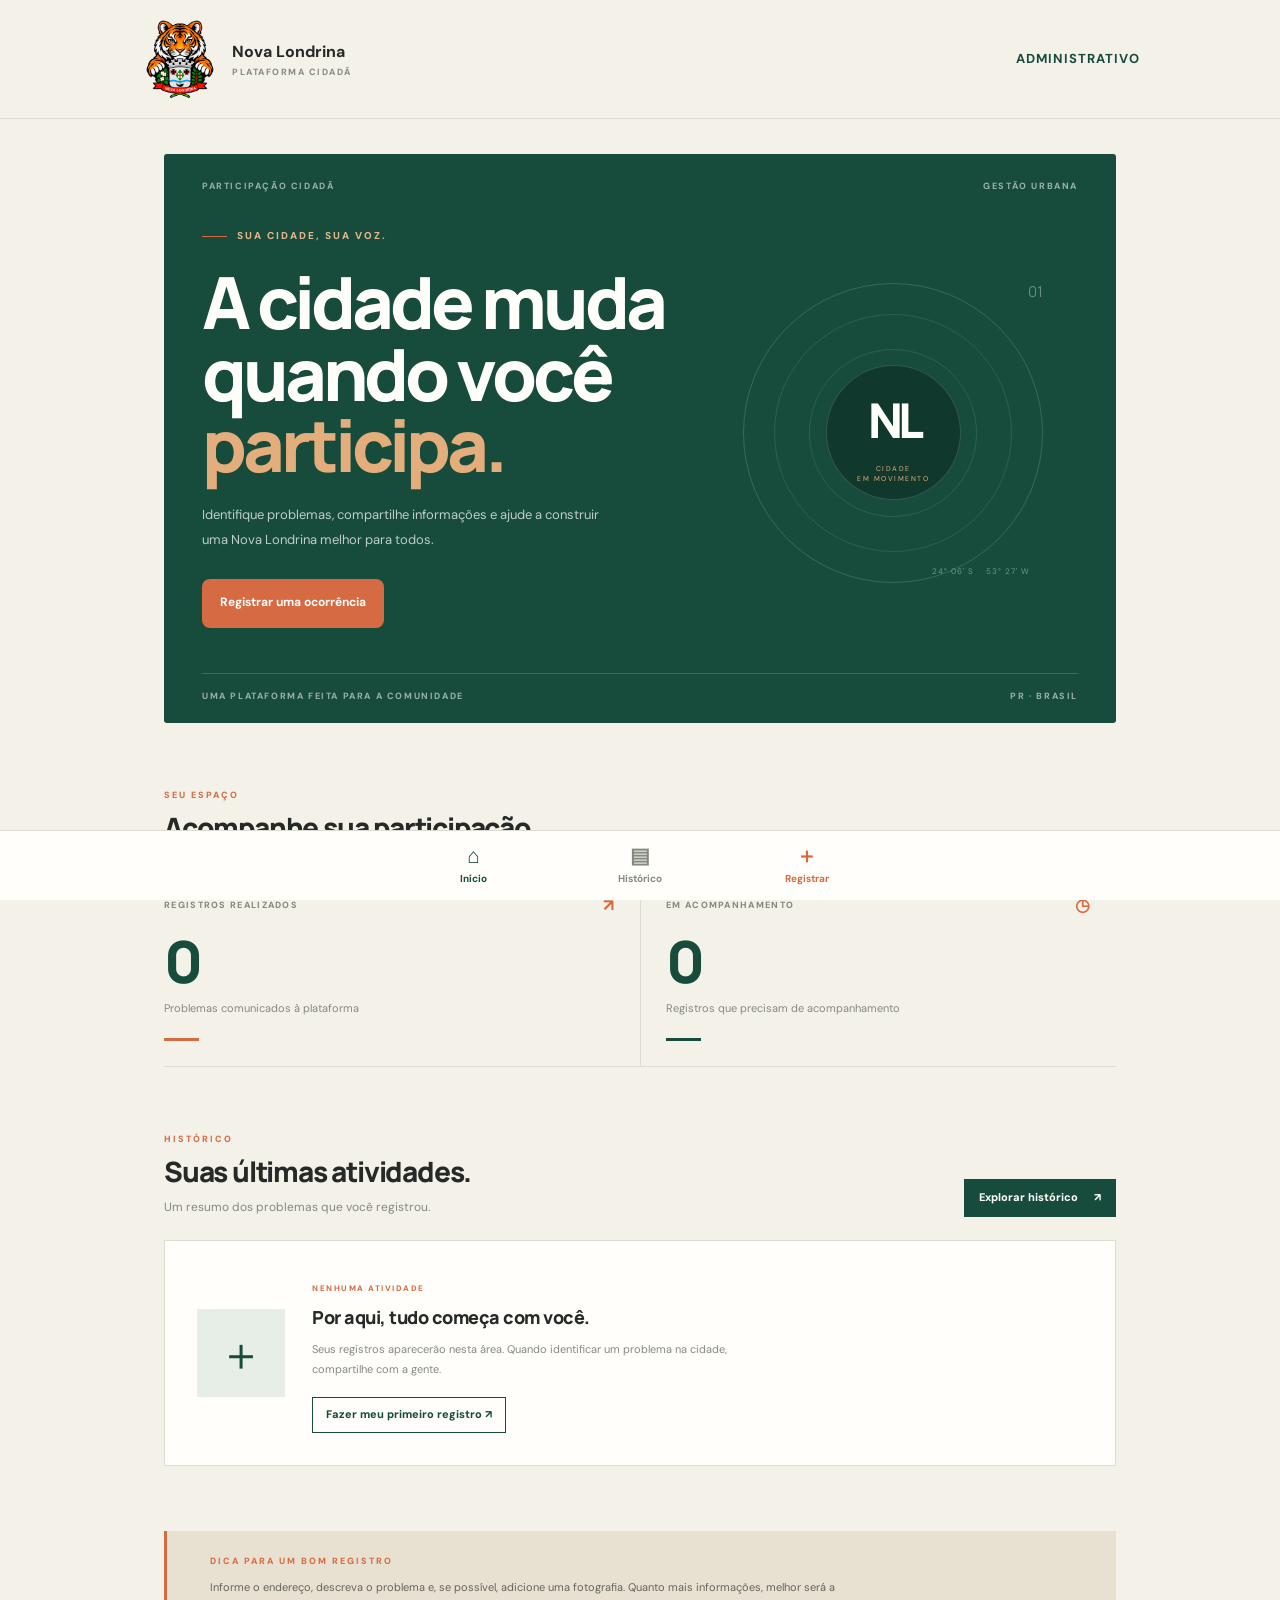
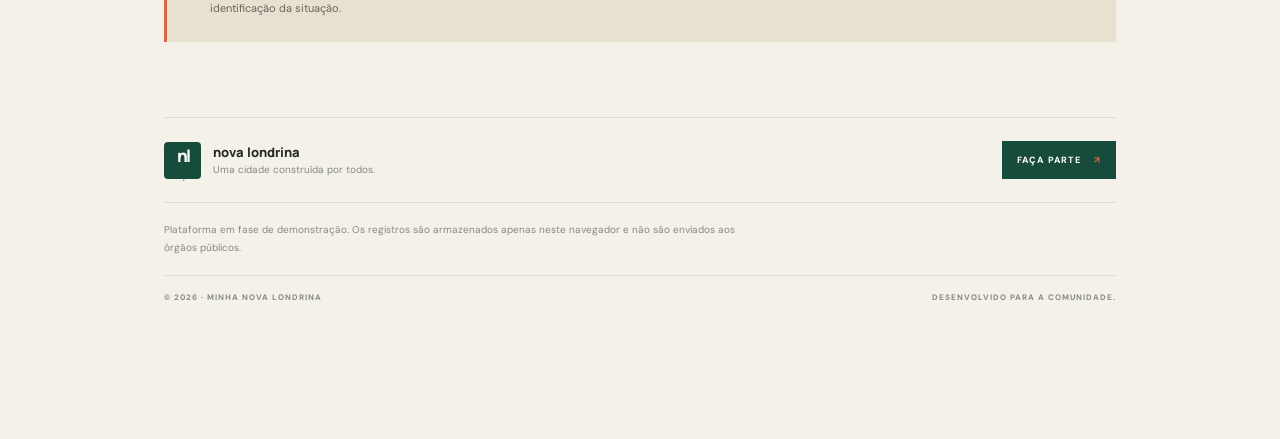
==== index.html @ 3ec5b0cb "Alteraçoes Estruturadas Importantes" ====
<!DOCTYPE html>
<html lang="pt-BR">
<head>
  <meta charset="UTF-8">
  <meta name="viewport" content="width=device-width, initial-scale=1, viewport-fit=cover">
  <meta name="theme-color" content="#174C3C">

  <title>Minha Nova Londrina | Cidade em movimento</title>

  <link rel="preconnect" href="https://fonts.googleapis.com">
  <link rel="preconnect" href="https://fonts.gstatic.com" crossorigin>

  <link href="https://fonts.googleapis.com/css2?family=DM+Sans:wght@400;500;600;700;800&family=Manrope:wght@400;500;600;700;800&display=swap" rel="stylesheet">

  <link rel="stylesheet" href="style.css">
  <script src="script.js" defer></script>
</head>

<body>

<header class="topo">
  <div class="topo-in">

    <a href="index.html" class="identidade">
      <img src="Tigre_e_Brasão_de_Nova_Londrina-removebg-preview (1).png" style="width: 80px;">

      <div class="marca">
        <p><b> Nova Londrina </b></p>
        <span>PLATAFORMA CIDADÃ</span>
      </div>
    </a>

    <div class="topo-direita">
      <a class="admin-link" href="admin.html">Administrativo</a>
    </div>

  </div>
</header>


<main>

  <!-- APRESENTAÇÃO -->

  <section class="hero">

    <div class="hero-topo">
      <span>PARTICIPAÇÃO CIDADÃ</span>
      <span>GESTÃO URBANA</span>
    </div>

    <div class="hero-conteudo">

      <div class="hero-texto-principal">

        <span class="hero-etiqueta">
          <span class="etiqueta-linha"></span>
          SUA CIDADE, SUA VOZ.
        </span>

        <h1>
          A cidade muda<br>
          quando você<br>
          <em>participa.</em>
        </h1>

        <p>
          Identifique problemas, compartilhe informações
          e ajude a construir uma Nova Londrina melhor
          para todos.
        </p>

        <a href="cadastro.html" class="btn-principal">
          <span>Registrar uma ocorrência</span>
        </a>

      </div>

      <div class="hero-visual" aria-hidden="true">

        <div class="visual-circulo"></div>

        <div class="visual-centro">
          <span>NL</span>
          <small>CIDADE<br>EM MOVIMENTO</small>
        </div>

        <div class="visual-legenda">
          <span>24° 06' S</span>
          <span>53° 27' W</span>
        </div>

        <div class="visual-numero">01</div>

      </div>

    </div>

    <div class="hero-rodape">
      <span>UMA PLATAFORMA FEITA PARA A COMUNIDADE</span>
      <span>PR · BRASIL</span>
    </div>

  </section>


  <!-- INDICADORES -->

  <section class="secao">

    <div class="secao-cabecalho">

      <div>
        <span class="sobretitulo">SEU ESPAÇO</span>
        <h2>Acompanhe sua participação.</h2>
      </div>

      <span class="secao-numero">01—02</span>

    </div>

    <div class="stats">

      <article class="stat-card">

        <div class="stat-topo">
          <span>REGISTROS REALIZADOS</span>
          <span class="stat-icone">↗</span>
        </div>

        <div class="stat-numero" id="total">0</div>

        <div class="stat-descricao">
          Problemas comunicados à plataforma
        </div>

        <div class="stat-linha"></div>

      </article>


      <article class="stat-card stat-destaque">

        <div class="stat-topo">
          <span>EM ACOMPANHAMENTO</span>
          <span class="stat-icone">◷</span>
        </div>

        <div class="stat-numero" id="andamento">0</div>

        <div class="stat-descricao">
          Registros que precisam de acompanhamento
        </div>

        <div class="stat-linha"></div>

      </article>

    </div>

  </section>


  <!-- REGISTROS -->

  <section class="secao">

    <div class="secao-cabecalho registros-cabecalho">

      <div>
        <span class="sobretitulo">HISTÓRICO</span>
        <h2>Suas últimas atividades.</h2>

        <p class="descricao">
          Um resumo dos problemas que você registrou.
        </p>
      </div>

      <a href="registros.html" class="link-ver">
        Explorar histórico <span>↗</span>
      </a>

    </div>


    <div class="vazio" id="vazio">

      <div class="vazio-ilustracao">
        <span>＋</span>
      </div>

      <div class="vazio-conteudo">

        <span class="vazio-etiqueta">NENHUMA ATIVIDADE</span>

        <h3>Por aqui, tudo começa com você.</h3>

        <p>
          Seus registros aparecerão nesta área.
          Quando identificar um problema na cidade,
          compartilhe com a gente.
        </p>

        <a href="cadastro.html" class="btn-secundario">
          Fazer meu primeiro registro ↗
        </a>

      </div>

    </div>

    <ul class="lista" id="recentes" hidden></ul>

  </section>


  <!-- INFORMAÇÃO -->

  <aside class="dica">

    <div class="dica-numero"></div>

    <div>
      <span class="sobretitulo">DICA PARA UM BOM REGISTRO</span>

      <p>
        Informe o endereço, descreva o problema e,
        se possível, adicione uma fotografia.
        Quanto mais informações, melhor será a identificação
        da situação.
      </p>
    </div>

  </aside>


  <!-- RODAPÉ -->

  <footer class="rodape">

    <div class="rodape-principal">

      <div class="rodape-marca">
        <div class="logo logo-pequeno">nl<span>.</span></div>

        <div>
          <strong>nova londrina</strong>
          <span>Uma cidade construída por todos.</span>
        </div>
      </div>

      <a href="cadastro.html" class="rodape-link">
        FAÇA PARTE <span>↗</span>
      </a>

    </div>

    <div class="rodape-informacao">
      <p>
        Plataforma em fase de demonstração.
        Os registros são armazenados apenas neste navegador
        e não são enviados aos órgãos públicos.
      </p>
    </div>

    <div class="rodape-final">
      <span>© 2026 · MINHA NOVA LONDRINA</span>
      <span>DESENVOLVIDO PARA A COMUNIDADE.</span>
    </div>

  </footer>

</main>


<!-- NAVEGAÇÃO -->

<nav class="barra" aria-label="Navegação principal">

  <ul>

    <li>
      <a href="index.html" aria-current="page">
        <span class="nav-icone">⌂</span>
        <span>Início</span>
      </a>
    </li>

    <li>
      <a href="registros.html">
        <span class="nav-icone">▤</span>
        <span>Histórico</span>
      </a>
    </li>

    <li>
      <a href="cadastro.html" class="nav-novo">
        <span class="nav-icone">＋</span>
        <span>Registrar</span>
      </a>
    </li>

  </ul>

</nav>

</body>
</html>
---- style.css ----
/* ==========================================
   MINHA NOVA LONDRINA
   IDENTIDADE EDITORIAL / URBANA
========================================== */

:root {
  --green: #174C3C;
  --green-dark: #10382D;
  --green-light: #E7EEE8;

  --paper: #F4F1E9;
  --white: #FFFEFA;
  --sand: #E8E1D2;

  --orange: #D66B43;
  --orange-light: #F2E3DA;

  --ink: #252A27;
  --muted: #858A80;
  --line: #DDDCD3;

  --font: "DM Sans", sans-serif;
  --display: "Manrope", sans-serif;

  --content: 1000px;
  --transition: .25s ease;
}


/* RESET */

* {
  margin: 0;
  padding: 0;
  box-sizing: border-box;
}

[hidden] {
  display: none !important;
}

html {
  scroll-behavior: smooth;
}

body {
  font-family: var(--font);
  background: var(--paper);
  color: var(--ink);
  line-height: 1.6;

  padding-bottom:
    calc(85px + env(safe-area-inset-bottom, 0px));

  -webkit-font-smoothing: antialiased;
}

a {
  color: inherit;
  text-decoration: none;
}

button, a {
  -webkit-tap-highlight-color: transparent;
}

a:focus-visible,
button:focus-visible {
  outline: 3px solid var(--orange);
  outline-offset: 4px;
}


/* CABEÇALHO */

.topo {
  position: relative;
  z-index: 20;

  background: var(--paper);
  border-bottom: 1px solid var(--line);

  padding:
    calc(19px + env(safe-area-inset-top, 0px))
    24px 19px;
}

.topo-in {
  max-width: var(--content);
  margin: auto;

  display: flex;
  align-items: center;
  justify-content: space-between;
}

.identidade {
  display: flex;
  align-items: center;
  gap: 12px;
}

.logo {
  width: 43px;
  height: 43px;

  display: grid;
  place-items: center;

  background: var(--green);
  color: var(--white);

  font-family: var(--display);
  font-size: 20px;
  font-weight: 800;
  letter-spacing: -2px;

  border-radius: 4px;
}

.logo span {
  color: var(--orange);
}

.marca strong {
  display: block;

  font-family: var(--display);
  font-size: 15px;
  font-weight: 800;
  letter-spacing: -.7px;
  line-height: 1.2;

  text-transform: lowercase;
}

.marca > span {
  display: block;
  margin-top: 0px;
  font-size: 9px;
  font-weight: 700;
  letter-spacing: 1.5px;

  color: var(--muted);
}

.topo-direita {
  display: flex;
  align-items: center;
  gap: 18px;
}

.topo-direita a {
  font-weight: bold;
  font-size: 13px;
}

.cidade-status {
  display: flex;
  align-items: center;
  gap: 8px;

  font-size: 9px;
  font-weight: 800;
  letter-spacing: 1px;
}

.status-dot {
  width: 7px;
  height: 7px;

  background: var(--green);
  border-radius: 50%;
}

.perfil {
  width: 38px;
  height: 38px;

  display: grid;
  place-items: center;

  background: var(--sand);
  color: var(--green);

  border-radius: 50%;
  font-size: 18px;

  transition: var(--transition);
}

.perfil:hover {
  background: var(--green);
  color: white;
}


/* CONTEÚDO */

main {
  width: 100%;
  max-width: var(--content);

  margin: auto;
  padding: 35px 24px;
}

.secao {
  margin-top: 65px;
}

/* PÁGINAS INTERNAS */
.page-intro { display:flex; justify-content:space-between; gap:24px; padding:24px 0 34px; border-bottom:1px solid var(--line); }
.page-intro h1 { font-family:var(--display); font-size:clamp(38px,6vw,62px); line-height:1; letter-spacing:-3px; }
.page-intro h1 em { color:var(--orange); font-style:normal; }
.page-intro p { max-width:500px; margin-top:14px; color:var(--muted); font-size:13px; }
.page-mark { align-self:flex-end; color:var(--muted); font-size:10px; letter-spacing:1px; }
.topo-acoes { display:flex; align-items:center; gap:14px; }
.admin-link { color:var(--green); font-size:10px; font-weight:800; letter-spacing:1px; text-transform:uppercase; }
.admin-link:hover { color:var(--orange); }
.form-layout { display:grid; grid-template-columns: .8fr 1.2fr; gap:65px; padding-top:48px; }
.form-context { padding-top:5px; }
.context-number { color:var(--orange); font:800 55px/1 var(--display); letter-spacing:-3px; }
.form-context h2 { margin-top:18px; font:800 27px/1.15 var(--display); letter-spacing:-1px; }
.form-context p { margin-top:14px; color:var(--muted); font-size:12px; line-height:1.9; }
.context-tip { display:flex; gap:12px; margin-top:36px; padding:15px; border-left:3px solid var(--orange); background:var(--sand); color:#62655D; font-size:11px; }
.context-tip strong { color:var(--orange); font-size:9px; letter-spacing:1px; }
.registro-form { padding:30px; background:var(--white); border:1px solid var(--line); }
.field { margin-bottom:21px; }
.field label { display:block; margin-bottom:8px; font-size:11px; font-weight:800; letter-spacing:.3px; }
.field label span { color:var(--orange); }
.field label small, .label-line small { color:var(--muted); font-size:10px; font-weight:400; }
.label-line { display:flex; justify-content:space-between; align-items:baseline; }
.registro-form input, .registro-form select, .registro-form textarea { width:100%; border:1px solid var(--line); border-radius:0; padding:12px 13px; background:#fff; color:var(--ink); font:13px var(--font); }
.registro-form input, .registro-form select { min-height:46px; }
.registro-form textarea { resize:vertical; min-height:125px; }
.registro-form input:focus, .registro-form select:focus, .registro-form textarea:focus { outline:2px solid var(--orange); outline-offset:1px; border-color:var(--orange); }
.form-submit { border:0; cursor:pointer; margin-top:3px; width:100%; }
.form-note { margin-top:13px; text-align:center; color:var(--muted); font-size:10px; }
.form-message { display:none; margin-top:17px; padding:13px; background:var(--green-light); color:var(--green); font-size:12px; font-weight:700; }
.form-message.is-visible { display:block; }
.history-toolbar { display:flex; align-items:end; justify-content:space-between; gap:20px; margin-top:48px; padding-bottom:20px; border-bottom:1px solid var(--line); }
.history-toolbar h2 { font:800 27px/1.2 var(--display); letter-spacing:-1px; }
.history-list { display:grid; gap:12px; margin-top:22px; }
.history-card { padding:22px 24px; background:var(--white); border:1px solid var(--line); }
.history-card-top, .history-meta { display:flex; justify-content:space-between; gap:15px; align-items:center; }
.history-category, .history-status { font-size:9px; font-weight:800; letter-spacing:1.2px; text-transform:uppercase; }
.history-category { color:var(--orange); }.history-status { color:var(--green); }
.history-card h3 { margin-top:13px; font:800 20px/1.2 var(--display); letter-spacing:-.7px; }
.history-card p { margin-top:8px; color:var(--muted); font-size:12px; }
.history-meta { margin-top:18px; padding-top:12px; border-top:1px solid var(--line); color:var(--muted); font-size:10px; }
.location-button { display:block; margin-top:9px; padding:8px 11px; border:1px solid var(--green); background:var(--green-light); color:var(--green); font:700 10px var(--font); cursor:pointer; }
.location-button:hover { background:var(--green); color:var(--white); }
.field-help { display:block; margin-top:6px; color:var(--muted); font-size:10px; }
.admin-summary { display:grid; grid-template-columns:repeat(3,1fr); gap:0; margin-top:42px; border-top:1px solid var(--line); border-bottom:1px solid var(--line); }
.admin-summary > div { padding:20px 24px 18px 0; }.admin-summary > div + div { padding-left:24px; border-left:1px solid var(--line); }
.admin-summary strong { display:block; margin-top:4px; color:var(--green); font:800 37px/1 var(--display); }
.admin-dashboard { display:grid; grid-template-columns:1.35fr .65fr; gap:18px; margin-top:38px; }
.dashboard-map, .dashboard-chart { padding:24px; background:var(--white); border:1px solid var(--line); }
.dashboard-heading h2, .dashboard-chart h2 { font:800 22px/1.2 var(--display); letter-spacing:-.8px; }
.all-map { height:330px; margin-top:18px; background:var(--green-light); z-index:1; }
.map-empty { margin-top:12px; color:var(--muted); font-size:11px; }
.category-chart { display:grid; gap:19px; margin-top:25px; }
.category-label { display:flex; justify-content:space-between; gap:10px; color:var(--ink); font-size:11px; }.category-label strong { color:var(--orange); }
.category-track { height:7px; margin-top:7px; background:var(--green-light); }.category-track i { display:block; height:100%; background:var(--orange); }
.admin-toolbar { display:flex; align-items:end; justify-content:space-between; gap:20px; margin-top:48px; padding-bottom:20px; border-bottom:1px solid var(--line); }
.admin-toolbar h2 { font:800 27px/1.2 var(--display); letter-spacing:-1px; }
.admin-list { display:grid; gap:18px; margin-top:22px; }
.admin-card { display:grid; grid-template-columns:1.2fr .8fr; background:var(--white); border:1px solid var(--line); }
.admin-card-content { padding:23px 24px; }.admin-map { min-height:250px; background:var(--green-light); border-left:1px solid var(--line); }
.map-frame { display:block; width:100%; height:220px; border:0; }.map-link { display:block; padding:11px 14px; color:var(--green); font-size:10px; font-weight:800; }
.map-missing { display:grid; min-height:220px; padding:24px; place-items:center; text-align:center; color:var(--muted); font-size:11px; }
.report-photo { display:block; max-width:180px; max-height:120px; margin-top:16px; object-fit:cover; }
.admin-actions { display:flex; gap:9px; margin-top:18px; }.admin-actions button { padding:8px 13px; border:1px solid var(--green); background:transparent; color:var(--green); font:700 10px var(--font); cursor:pointer; }.admin-actions .admin-delete { border-color:var(--orange); color:var(--orange); }.admin-actions button:hover { background:var(--green); color:var(--white); }.admin-actions .admin-delete:hover { background:var(--orange); }
.status-concluido { color:var(--green); }.status-aberto { color:var(--orange); }


/* HERO */

.hero {
  position: relative;
  overflow: hidden;

  min-height: 470px;

  display: flex;
  flex-direction: column;

  padding: 25px 38px 20px;

  background: var(--green);
  color: var(--white);

  border-radius: 3px;
}

.hero-topo,
.hero-rodape {
  display: flex;
  justify-content: space-between;

  font-size: 9px;
  font-weight: 700;
  letter-spacing: 1.6px;

  color: rgba(255,255,255,.57);
}

.hero-conteudo {
  position: relative;
  z-index: 2;

  flex: 1;

  display: flex;
  align-items: center;
}

.hero-texto-principal {
  max-width: 550px;
  padding: 35px 0 45px;
}

.hero-etiqueta {
  display: flex;
  align-items: center;
  gap: 10px;

  color: #E6B68B;

  font-size: 10px;
  font-weight: 800;
  letter-spacing: 2px;

  margin-bottom: 22px;
}

.etiqueta-linha {
  width: 25px;
  height: 1px;
  background: var(--orange);
}

.hero h1 {
  font-family: var(--display);
  font-size: clamp(43px, 7vw, 72px);

  font-weight: 800;
  line-height: .99;

  letter-spacing: -4px;
}

.hero h1 em {
  color: #E4AD7C;
  font-style: normal;
}

.hero-texto-principal p {
  max-width: 400px;

  margin-top: 23px;

  font-size: 13px;
  line-height: 1.9;

  color: rgba(255,255,255,.72);
}

.btn-principal {
  display: inline-flex;
  align-items: center;
  justify-content: space-between;
  gap: 28px;
  min-height: 49px;
  padding: 0 18px;
  margin-top: 26px;
  background: var(--orange);
  color: white;
  font-size: 12px;
  font-weight: 700;
  transition: var(--transition);
  border-radius: 8px;
}

.btn-principal:hover {
  background: #E47D55;
  transform: translateY(-3px);
}

.btn-seta {
  font-size: 19px;
}


/* VISUAL DO HERO */

.hero-visual {
  position: absolute;

  width: 370px;
  height: 370px;

  right: 0;
  top: 50%;

  transform: translateY(-50%);

  display: grid;
  place-items: center;

  pointer-events: none;
}

.visual-circulo {
  position: absolute;

  width: 300px;
  height: 300px;

  border: 1px solid rgba(255,255,255,.15);
  border-radius: 50%;
}

.visual-circulo::before,
.visual-circulo::after {
  content: "";

  position: absolute;
  inset: 30px;

  border: 1px solid rgba(255,255,255,.10);
  border-radius: 50%;
}

.visual-circulo::after {
  inset: 65px;
}

.visual-centro {
  width: 135px;
  height: 135px;

  display: flex;
  flex-direction: column;
  align-items: center;
  justify-content: center;

  background: var(--green-dark);
  border: 1px solid rgba(255,255,255,.15);

  border-radius: 50%;
}

.visual-centro span {
  font-family: var(--display);
  font-size: 48px;
  font-weight: 800;
  letter-spacing: -5px;
}

.visual-centro small {
  margin-top: 5px;

  font-size: 7px;
  line-height: 1.4;
  letter-spacing: 1.5px;
  text-align: center;

  color: #E4AD7C;
}

.visual-legenda {
  position: absolute;
  bottom: 40px;
  right: 48px;

  display: flex;
  gap: 12px;

  font-size: 8px;
  letter-spacing: 1px;
  color: rgba(255,255,255,.4);
}

.visual-numero {
  position: absolute;
  top: 32px;
  right: 35px;

  font-family: var(--display);
  font-size: 15px;
  color: rgba(255,255,255,.35);
}

.hero-rodape {
  position: relative;
  z-index: 2;

  padding-top: 15px;
  border-top: 1px solid rgba(255,255,255,.16);
}


/* CABEÇALHOS DAS SEÇÕES */

.secao-cabecalho {
  display: flex;
  align-items: flex-end;
  justify-content: space-between;

  gap: 15px;
  margin-bottom: 23px;
}

.sobretitulo {
  display: block;

  margin-bottom: 9px;

  color: var(--orange);

  font-size: 9px;
  font-weight: 800;
  letter-spacing: 2px;
}

.secao h2 {
  font-family: var(--display);

  font-size: clamp(21px, 3vw, 28px);
  line-height: 1.2;

  font-weight: 800;
  letter-spacing: -1.2px;
}

.secao-numero {
  font-size: 10px;
  color: var(--muted);
  letter-spacing: 1px;
}


/* INDICADORES */

.stats {
  display: grid;
  grid-template-columns: 1fr 1fr;

  border-top: 1px solid var(--line);
  border-bottom: 1px solid var(--line);
}

.stat-card {
  position: relative;
  overflow: hidden;

  padding: 23px 25px 25px 0;
}

.stat-card + .stat-card {
  padding-left: 25px;
  border-left: 1px solid var(--line);
}

.stat-topo {
  display: flex;
  align-items: center;
  justify-content: space-between;

  font-size: 9px;
  font-weight: 800;
  letter-spacing: 1.3px;

  color: var(--muted);
}

.stat-icone {
  font-size: 17px;
  color: var(--orange);
}

.stat-numero {
  margin-top: 13px;

  font-family: var(--display);
  font-size: 58px;
  line-height: 1;

  font-weight: 800;
  letter-spacing: -3px;

  color: var(--green);
}

.stat-descricao {
  margin-top: 10px;

  font-size: 11px;
  color: var(--muted);
}

.stat-linha {
  width: 35px;
  height: 3px;

  margin-top: 20px;

  background: var(--orange);
}

.stat-destaque .stat-linha {
  background: var(--green);
}


/* REGISTROS */

.registros-cabecalho {
  align-items: flex-end;
}

.descricao {
  margin-top: 9px;

  font-size: 12px;
  color: var(--muted);
}

.link-ver {
  display: inline-flex;
  align-items: center;
  gap: 9px;
  min-height: 38px;
  padding: 0 14px;

  font-size: 11px;
  font-weight: 800;

  color: var(--white);
  white-space: nowrap;

  background: var(--green);
  border: 1px solid var(--green);

  transition: var(--transition);
}

.link-ver:hover {
  color: var(--white);
  background: var(--orange);
  border-color: var(--orange);
  transform: translateY(-2px);
}

.link-ver span {
  margin-left: 7px;
}


/* ESTADO VAZIO */

.vazio {
  display: flex;
  align-items: center;
  gap: 27px;

  padding: 32px;

  background: var(--white);
  border: 1px solid var(--line);
}

.vazio-ilustracao {
  width: 88px;
  height: 88px;

  flex-shrink: 0;

  display: grid;
  place-items: center;

  background: var(--green-light);
  color: var(--green);

  font-family: var(--display);
  font-size: 46px;
  font-weight: 400;
}

.vazio-conteudo {
  max-width: 450px;
}

.vazio-etiqueta {
  font-size: 8px;
  font-weight: 800;
  letter-spacing: 1.5px;

  color: var(--orange);
}

.vazio h3 {
  margin-top: 5px;

  font-family: var(--display);
  font-size: 18px;
  font-weight: 800;
  letter-spacing: -.5px;
}

.vazio p {
  margin-top: 8px;

  font-size: 11px;
  line-height: 1.8;

  color: var(--muted);
}

.btn-secundario {
  display: inline-flex;
  align-items: center;
  gap: 8px;

  margin-top: 17px;
  min-height: 36px;
  padding: 0 13px;

  color: var(--green);

  font-size: 11px;
  font-weight: 800;

  border: 1px solid var(--green);

  transition: var(--transition);
}

.btn-secundario:hover {
  color: var(--white);
  background: var(--orange);
  border-color: var(--orange);
  transform: translateY(-2px);
}


/* LISTA DINÂMICA */

.lista {
  display: grid;
  gap: 12px;

  list-style: none;

}

.lista li {
  position: relative;
  display: grid;
  grid-template-columns: minmax(0, 1fr) auto;
  grid-template-areas: "title status" "detail status";
  gap: 7px 18px;
  padding: 20px 22px 19px 25px;

  background: var(--white);
  border: 1px solid var(--line);
  box-shadow: 0 5px 0 rgba(23, 76, 60, .04);

  transition: var(--transition);
}

.lista li:hover {
  background: var(--white);
  border-color: var(--green);
  box-shadow: 5px 5px 0 var(--green-light);
  transform: translate(-2px, -2px);
}

.lista li::before {
  content: "";
  position: absolute;
  left: 0;
  top: 0;
  bottom: 0;
  width: 4px;
  background: var(--orange);
}

.lista strong {
  grid-area: title;
  font-family: var(--display);
  font-size: 15px;
  line-height: 1.25;
  letter-spacing: -.3px;
}

.lista span {
  grid-area: detail;
  color: var(--muted);
  font-size: 11px;
}

.lista .atividade-status {
  grid-area: status;
  align-self: center;
  padding: 7px 9px;
  color: var(--green);
  background: var(--green-light);
  font-size: 8px;
  font-weight: 800;
  letter-spacing: .8px;
  white-space: nowrap;
}

.lista .atividade-status::before {
  content: "";
  display: inline-block;
  width: 5px;
  height: 5px;
  margin: 0 5px 1px 0;
  background: currentColor;
  border-radius: 50%;
}


/* DICA */

.dica {
  display: flex;
  align-items: flex-start;
  gap: 20px;

  margin-top: 65px;
  padding: 23px;

  background: var(--sand);
  border-left: 3px solid var(--orange);
}

.dica-numero {
  font-family: var(--display);
  font-size: 28px;
  font-weight: 800;

  color: var(--orange);
}

.dica p {
  max-width: 650px;

  font-size: 11px;
  line-height: 1.9;

  color: #62655D;
}


/* RODAPÉ */

.rodape {
  margin-top: 75px;
}

.rodape-principal {
  display: flex;
  align-items: center;
  justify-content: space-between;

  padding: 23px 0;

  border-top: 1px solid var(--line);
  border-bottom: 1px solid var(--line);
}

.rodape-marca {
  display: flex;
  align-items: center;
  gap: 12px;
}

.logo-pequeno {
  width: 37px;
  height: 37px;

  font-size: 17px;
}

.rodape-marca strong {
  display: block;

  font-family: var(--display);
  font-size: 13px;
  font-weight: 800;
}

.rodape-marca > div > span {
  display: block;

  font-size: 10px;
  color: var(--muted);
}

.rodape-link {
  display: inline-flex;
  align-items: center;
  gap: 8px;
  min-height: 38px;
  padding: 0 14px;

  font-size: 9px;
  font-weight: 800;
  letter-spacing: 1.2px;

  color: var(--white);
  background: var(--green);
  border: 1px solid var(--green);
  transition: var(--transition);
}

.rodape-link:hover {
  color: var(--white);
  background: var(--orange);
  border-color: var(--orange);
  transform: translateY(-2px);
}

.rodape-link span {
  color: var(--orange);
  margin-left: 5px;
}

.rodape-informacao {
  padding: 18px 0;
}

.rodape-informacao p {
  max-width: 600px;

  font-size: 10px;
  line-height: 1.8;

  color: var(--muted);
}

.rodape-final {
  display: flex;
  justify-content: space-between;
  gap: 15px;

  padding: 15px 0;

  border-top: 1px solid var(--line);

  font-size: 8px;
  font-weight: 700;
  letter-spacing: 1px;

  color: var(--muted);
}


/* NAVEGAÇÃO INFERIOR */

.barra {
  position: fixed;
  z-index: 30;

  bottom: 0;
  left: 0;
  right: 0;

  background: var(--white);
  border-top: 1px solid var(--line);

  padding:
    8px 15px
    calc(8px + env(safe-area-inset-bottom, 0px));
}

.barra ul {
  max-width: 500px;

  margin: auto;

  display: grid;
  grid-template-columns: repeat(3, 1fr);

  list-style: none;
}

.barra a {
  min-height: 53px;

  display: flex;
  flex-direction: column;
  align-items: center;
  justify-content: center;
  gap: 2px;

  color: var(--muted);

  font-size: 10px;
  font-weight: 700;

  transition: var(--transition);
}

.nav-icone {
  font-size: 21px;
  line-height: 1.2;
}

.barra a[aria-current="page"] {
  color: var(--green);
}

.barra a:hover {
  color: var(--orange);
}

.barra .nav-novo {
  color: var(--orange);
}


/* RESPONSIVIDADE */

@media (max-width: 650px) {

  main {
    padding: 20px 16px;
  }

  .topo {
    padding-left: 16px;
    padding-right: 16px;
  }

  .cidade-status {
    font-size: 0;
  }

  .cidade-status .status-dot {
    width: 8px;
    height: 8px;
  }

  .hero {
    min-height: 450px;
    padding: 19px 22px 17px;
  }

  .hero h1 {
    font-size: clamp(43px, 11vw, 57px);
    letter-spacing: -3px;
  }

  .hero-texto-principal {
    padding: 50px 0 65px;
  }

  .hero-texto-principal p {
    max-width: 290px;
  }

  .hero-visual {
    width: 190px;
    height: 190px;

    right: -65px;
    top: 48%;
    opacity: .42;
  }

  .visual-circulo {
    width: 185px;
    height: 185px;
  }

  .visual-centro {
    width: 90px;
    height: 90px;
  }

  .visual-centro span {
    font-size: 32px;
  }

  .visual-centro small {
    font-size: 5px;
  }

  .visual-legenda {
    right: 40px;
    bottom: -2px;
    font-size: 6px;
  }

  .visual-numero {
    right: 30px;
    top: -3px;
  }

  .hero-topo,
  .hero-rodape {
    font-size: 7px;
    letter-spacing: 1px;
  }

  .secao {
    margin-top: 48px;
  }

  .secao h2 {
    font-size: 22px;
  }

  .stat-card {
    padding: 19px 12px 20px 0;
  }

  .stat-card + .stat-card {
    padding-left: 14px;
  }

  .stat-topo {
    font-size: 7px;
    letter-spacing: .7px;
  }

  .stat-numero {
    font-size: 47px;
  }

  .stat-descricao {
    font-size: 10px;
  }

  .registros-cabecalho {
    align-items: flex-start;
  }

  .link-ver {
    font-size: 9px;
  }

  .vazio {
    padding: 23px 17px;
    gap: 15px;
  }

  .vazio-ilustracao {
    width: 58px;
    height: 58px;
    font-size: 34px;
  }

  .vazio h3 {
    font-size: 15px;
  }

  .vazio p {
    font-size: 10px;
  }

  .dica {
    margin-top: 45px;
    padding: 17px;
    gap: 13px;
  }

  .rodape {
    margin-top: 50px;
  }

  .rodape-final {
    font-size: 7px;
  }

  .page-intro { padding-top: 12px; flex-direction:column; gap:20px; }
  .page-intro h1 { font-size:44px; letter-spacing:-2px; }
  .page-mark { align-self:flex-start; }
  .form-layout { grid-template-columns:1fr; gap:25px; padding-top:30px; }
  .form-context { display:grid; grid-template-columns:auto 1fr; column-gap:15px; }
  .context-number { grid-row:span 2; font-size:42px; }
  .form-context h2 { margin-top:0; font-size:22px; }
  .form-context p { grid-column:2; }
  .context-tip { grid-column:1 / -1; margin-top:22px; }
  .registro-form { padding:21px 17px; }
  .history-toolbar { margin-top:30px; align-items:flex-start; }
  .history-toolbar h2 { font-size:22px; }
  .history-card { padding:18px 16px; }
  .history-card-top, .history-meta { align-items:flex-start; flex-direction:column; gap:7px; }
  .lista li { grid-template-columns:1fr; grid-template-areas:"title" "detail" "status"; gap:8px; padding:18px 16px 18px 20px; }
  .lista .atividade-status { justify-self:start; }
  .admin-link { font-size:8px; letter-spacing:.5px; }
  .admin-summary > div { padding-right:10px; }.admin-summary > div + div { padding-left:10px; }
  .admin-summary strong { font-size:28px; }
  .admin-toolbar { margin-top:30px; align-items:flex-start; }
  .admin-toolbar h2 { font-size:22px; }
  .admin-dashboard { grid-template-columns:1fr; margin-top:30px; }
  .dashboard-map, .dashboard-chart { padding:18px 16px; }
  .all-map { height:270px; }
  .admin-card { grid-template-columns:1fr; }
  .admin-card-content { padding:18px 16px; }.admin-map { border-top:1px solid var(--line); border-left:0; }

}


@media (max-width: 380px) {

  .marca strong {
    font-size: 13px;
  }

  .vazio {
    align-items: flex-start;
    flex-direction: column;
  }

  .hero h1 {
    font-size: 41px;
  }

  .stat-numero {
    font-size: 40px;
  }

  .rodape-final {
    flex-direction: column;
    gap: 5px;
  }

}


/* ACESSIBILIDADE */

@media (prefers-reduced-motion: reduce) {

  *,
  *::before,
  *::after {
    scroll-behavior: auto !important;
    animation: none !important;
    transition: none !important;
  }

}
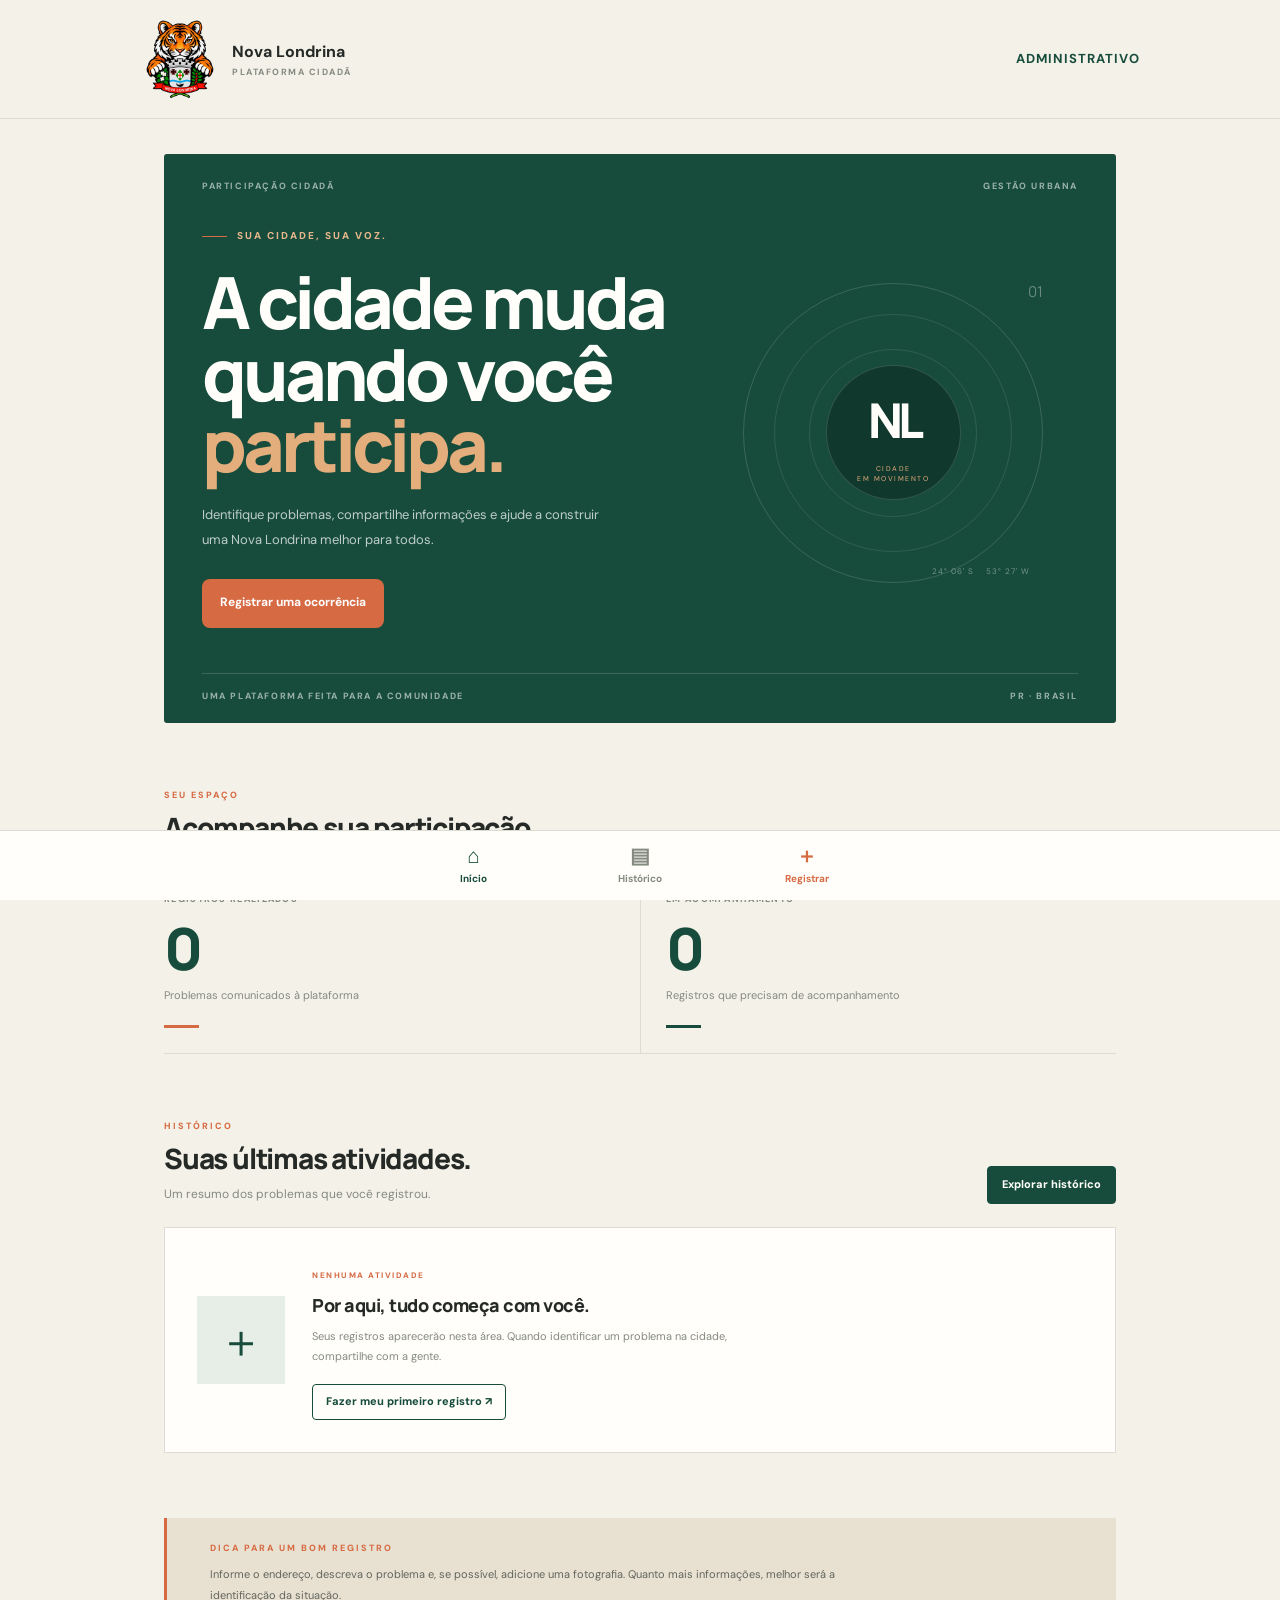
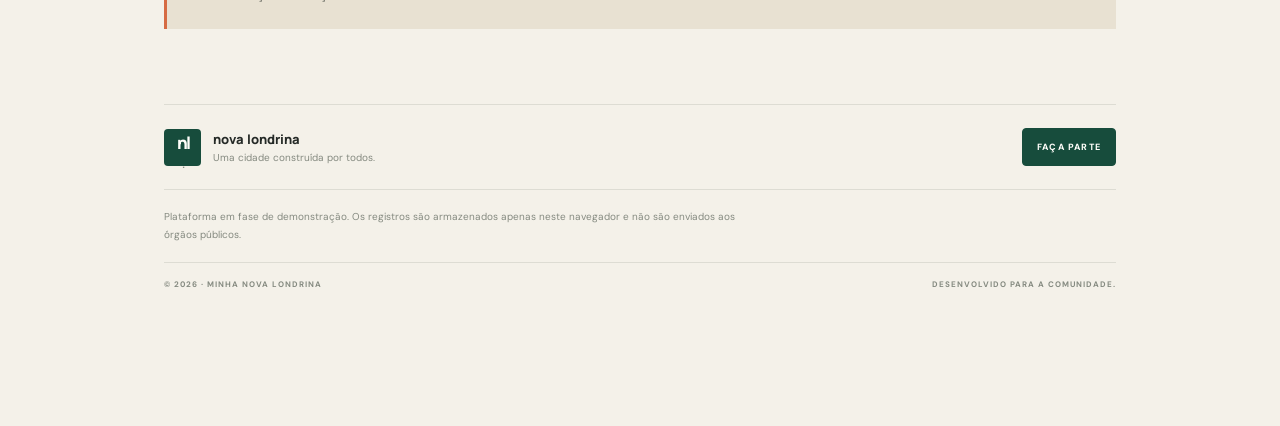
==== commit 5577c929: "Estilizando" ====
--- a/index.html
+++ b/index.html
@@ -126,7 +126,6 @@
 
         <div class="stat-topo">
           <span>REGISTROS REALIZADOS</span>
-          <span class="stat-icone">↗</span>
         </div>
 
         <div class="stat-numero" id="total">0</div>
@@ -144,7 +143,6 @@
 
         <div class="stat-topo">
           <span>EM ACOMPANHAMENTO</span>
-          <span class="stat-icone">◷</span>
         </div>
 
         <div class="stat-numero" id="andamento">0</div>
@@ -178,7 +176,7 @@
       </div>
 
       <a href="registros.html" class="link-ver">
-        Explorar histórico <span>↗</span>
+        Explorar histórico
       </a>
 
     </div>
@@ -251,7 +249,7 @@
       </div>
 
       <a href="cadastro.html" class="rodape-link">
-        FAÇA PARTE <span>↗</span>
+        FAÇA PARTE
       </a>
 
     </div>
--- a/style.css
+++ b/style.css
@@ -250,9 +250,15 @@
 .history-card h3 { margin-top:13px; font:800 20px/1.2 var(--display); letter-spacing:-.7px; }
 .history-card p { margin-top:8px; color:var(--muted); font-size:12px; }
 .history-meta { margin-top:18px; padding-top:12px; border-top:1px solid var(--line); color:var(--muted); font-size:10px; }
+.history-delete { margin-top:16px; padding:8px 11px; border:1px solid var(--orange); background:transparent; color:var(--orange); font:700 10px var(--font); cursor:pointer; transition:var(--transition); }
+.history-delete:hover { background:var(--orange); color:var(--white); }
 .location-button { display:block; margin-top:9px; padding:8px 11px; border:1px solid var(--green); background:var(--green-light); color:var(--green); font:700 10px var(--font); cursor:pointer; }
 .location-button:hover { background:var(--green); color:var(--white); }
 .field-help { display:block; margin-top:6px; color:var(--muted); font-size:10px; }
+.photo-upload { display:inline-flex; align-items:center; padding:5px 9px; background:var(--orange); color:var(--white); font-size:10px; font-weight:800; cursor:pointer; transition:var(--transition); }
+.field .photo-upload { display:inline-flex; width:max-content; }
+.photo-upload:hover { background:var(--green); }
+button, .btn-principal, .link-ver, .rodape-link, .btn-secundario, .photo-upload, .location-button { border-radius:4px; }
 .admin-summary { display:grid; grid-template-columns:repeat(3,1fr); gap:0; margin-top:42px; border-top:1px solid var(--line); border-bottom:1px solid var(--line); }
 .admin-summary > div { padding:20px 24px 18px 0; }.admin-summary > div + div { padding-left:24px; border-left:1px solid var(--line); }
 .admin-summary strong { display:block; margin-top:4px; color:var(--green); font:800 37px/1 var(--display); }
@@ -615,6 +621,16 @@
   background: var(--green);
 }
 
+.home-dashboard { display:grid; grid-template-columns:1.15fr .85fr; gap:18px; margin-top:22px; }
+.home-chart { padding:22px 24px; background:var(--white); border:1px solid var(--line); }
+.chart-title strong { display:block; margin-top:3px; font:800 17px/1.2 var(--display); letter-spacing:-.5px; }
+.home-bars { display:grid; gap:12px; margin-top:20px; }
+.home-bar-row > div { display:flex; justify-content:space-between; gap:10px; color:var(--muted); font-size:10px; }
+.home-bar-row strong { color:var(--green); }.home-bar-row i { display:block; height:6px; margin-top:6px; background:var(--orange); }
+.status-chart { display:grid; gap:13px; margin-top:21px; }
+.status-chart-item { display:grid; grid-template-columns:auto 1fr auto; align-items:center; gap:9px; color:var(--muted); font-size:11px; }
+.status-chart-item strong { color:var(--green); }.status-chart-dot { width:9px; height:9px; background:var(--green); border-radius:50%; }.status-chart-item.is-done .status-chart-dot { background:var(--orange); }
+
 
 /* REGISTROS */
 
@@ -774,8 +790,8 @@
 
 .lista li:hover {
   background: var(--white);
-  border-color: var(--green);
-  box-shadow: 5px 5px 0 var(--green-light);
+  border-color: var(--line);
+  box-shadow: 5px 5px 0 var(--sand);
   transform: translate(-2px, -2px);
 }
 
@@ -1138,6 +1154,9 @@
   .stat-descricao {
     font-size: 10px;
   }
+
+  .home-dashboard { grid-template-columns:1fr; gap:12px; }
+  .home-chart { padding:19px 16px; }
 
   .registros-cabecalho {
     align-items: flex-start;
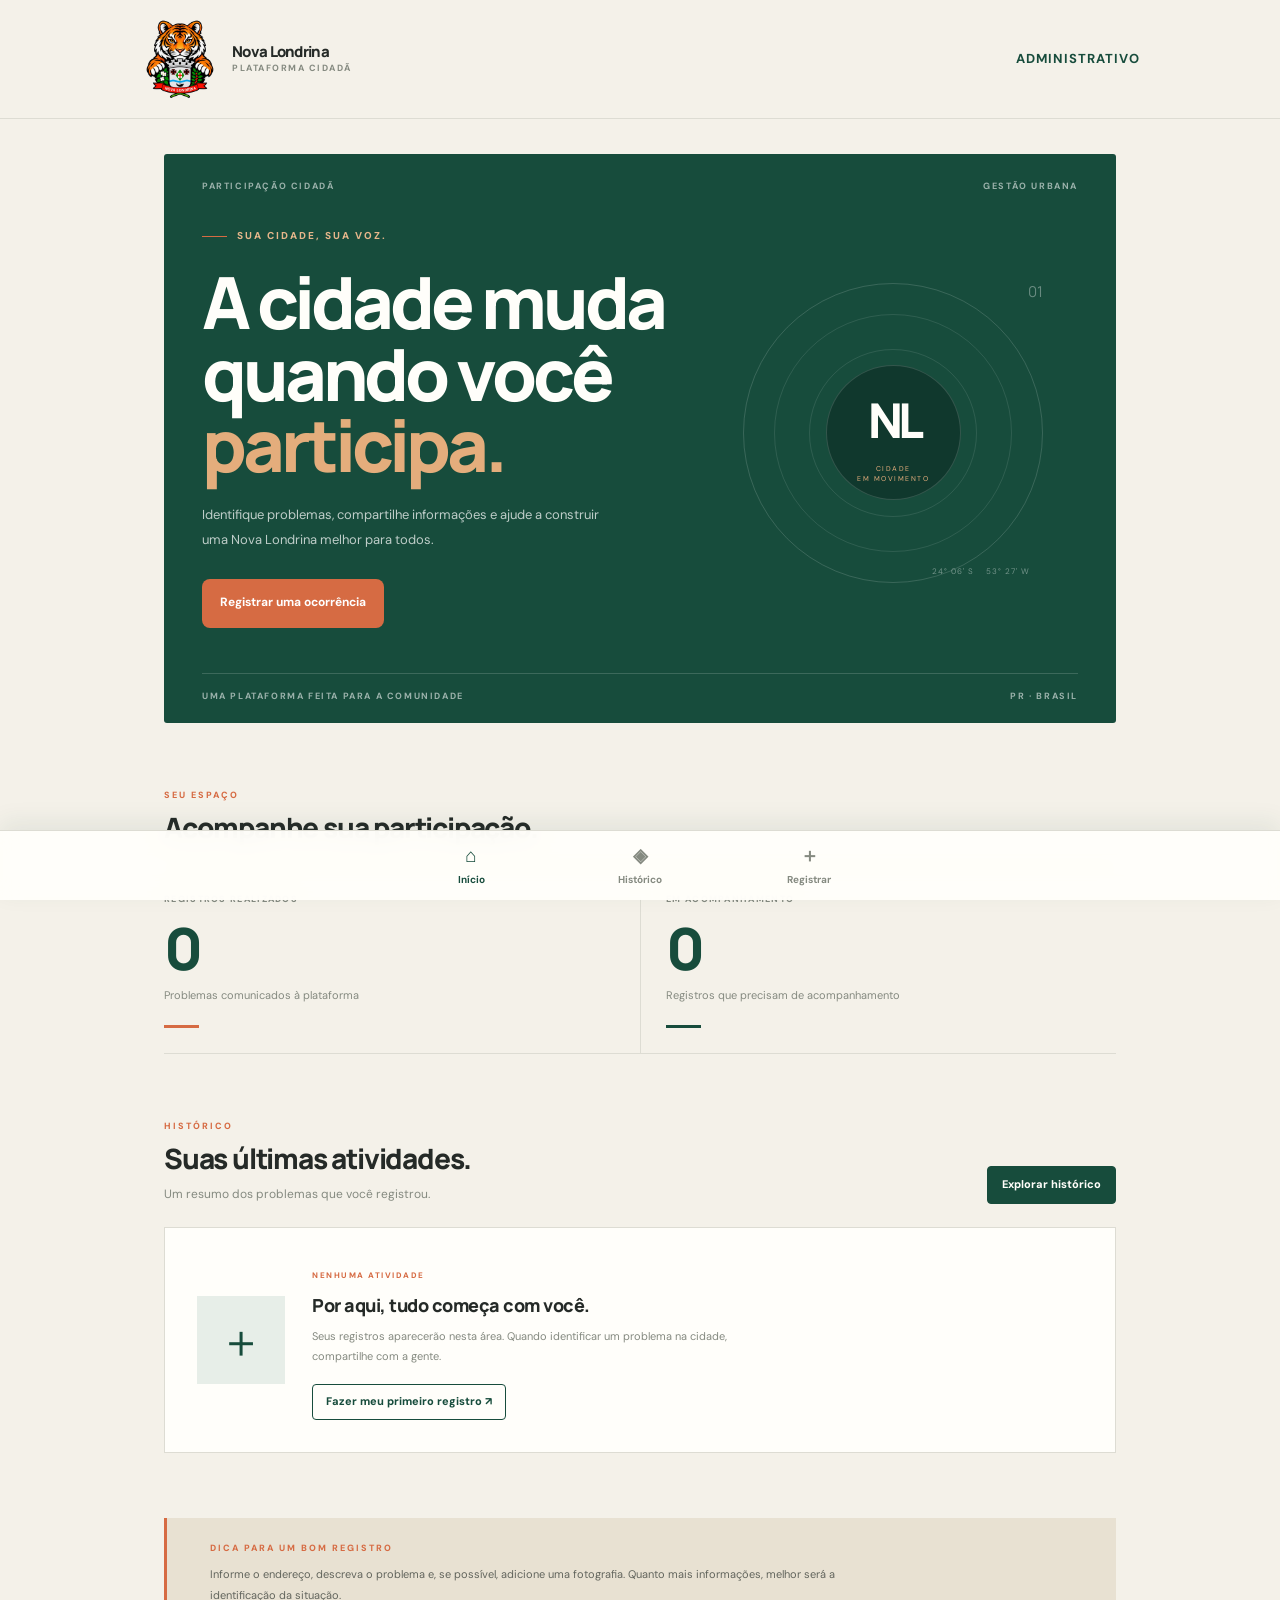
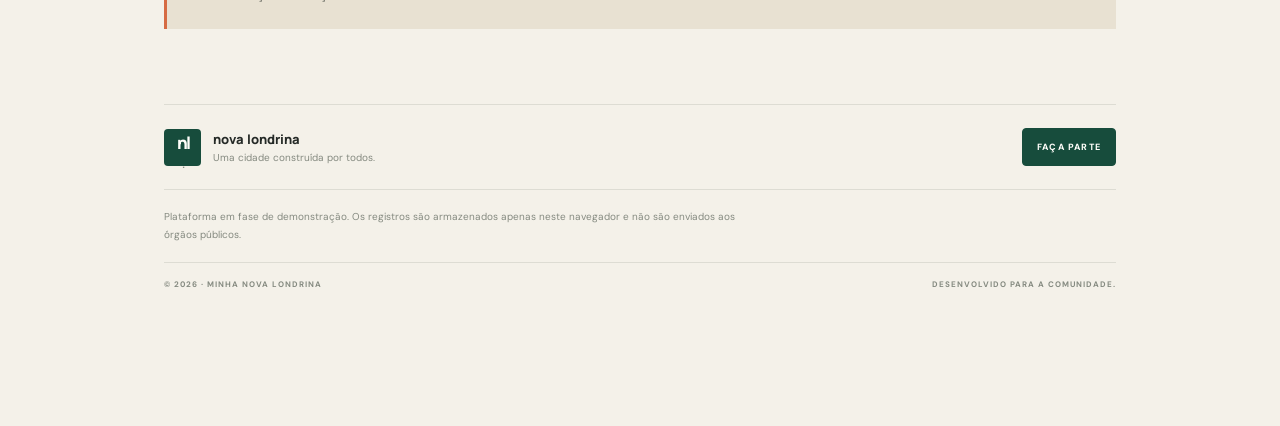
==== commit a0482772: "Atualizando" ====
--- a/index.html
+++ b/index.html
@@ -26,7 +26,7 @@
       <img src="Tigre_e_Brasão_de_Nova_Londrina-removebg-preview (1).png" style="width: 80px;">
 
       <div class="marca">
-        <p><b> Nova Londrina </b></p>
+        <strong>Nova Londrina</strong>
         <span>PLATAFORMA CIDADÃ</span>
       </div>
     </a>
@@ -115,8 +115,6 @@
         <span class="sobretitulo">SEU ESPAÇO</span>
         <h2>Acompanhe sua participação.</h2>
       </div>
-
-      <span class="secao-numero">01—02</span>
 
     </div>
 
@@ -287,7 +285,7 @@
 
     <li>
       <a href="registros.html">
-        <span class="nav-icone">▤</span>
+        <span class="nav-icone">◈</span>
         <span>Histórico</span>
       </a>
     </li>
--- a/style.css
+++ b/style.css
@@ -132,7 +132,7 @@
   letter-spacing: -.7px;
   line-height: 1.2;
 
-  text-transform: lowercase;
+  text-transform: none;
 }
 
 .marca > span {
@@ -279,6 +279,7 @@
 .map-missing { display:grid; min-height:220px; padding:24px; place-items:center; text-align:center; color:var(--muted); font-size:11px; }
 .report-photo { display:block; max-width:180px; max-height:120px; margin-top:16px; object-fit:cover; }
 .admin-actions { display:flex; gap:9px; margin-top:18px; }.admin-actions button { padding:8px 13px; border:1px solid var(--green); background:transparent; color:var(--green); font:700 10px var(--font); cursor:pointer; }.admin-actions .admin-delete { border-color:var(--orange); color:var(--orange); }.admin-actions button:hover { background:var(--green); color:var(--white); }.admin-actions .admin-delete:hover { background:var(--orange); }
+.admin-actions .admin-complete { border-color:var(--green); color:var(--green); }.admin-actions .admin-complete:hover { background:var(--green); color:var(--white); }.admin-actions .admin-complete.is-done { opacity:.55; cursor:default; }
 .status-concluido { color:var(--green); }.status-aberto { color:var(--orange); }
 
 
@@ -988,8 +989,10 @@
   left: 0;
   right: 0;
 
-  background: var(--white);
+  background: rgba(255,254,250,.96);
   border-top: 1px solid var(--line);
+  box-shadow: 0 -8px 24px rgba(23, 76, 60, .08);
+  backdrop-filter: blur(10px);
 
   padding:
     8px 15px
@@ -1003,18 +1006,21 @@
 
   display: grid;
   grid-template-columns: repeat(3, 1fr);
+  gap: 7px;
 
   list-style: none;
 }
 
 .barra a {
+  position: relative;
   min-height: 53px;
 
   display: flex;
   flex-direction: column;
   align-items: center;
   justify-content: center;
-  gap: 2px;
+  gap: 3px;
+  border-radius: 7px;
 
   color: var(--muted);
 
@@ -1025,20 +1031,47 @@
 }
 
 .nav-icone {
-  font-size: 21px;
+  width: 29px;
+  height: 25px;
+  display: grid;
+  place-items: center;
+  font-size: 19px;
   line-height: 1.2;
+  border-radius: 6px;
+  transition: var(--transition);
 }
 
 .barra a[aria-current="page"] {
   color: var(--green);
+  background: transparent;
+  box-shadow: none;
+}
+
+.barra a[aria-current="page"] .nav-icone {
+  background: transparent;
+  color: var(--green);
+  font-weight: 800;
 }
 
 .barra a:hover {
   color: var(--orange);
 }
 
-.barra .nav-novo {
-  color: var(--orange);
+.barra a.nav-novo[aria-current="page"] {
+  color: var(--green);
+}
+
+.barra a[aria-current="page"]:hover,
+.barra a[aria-current="page"]:hover .nav-icone {
+  color: var(--green);
+}
+
+.no-bottom-nav .barra {
+  display: none;
+}
+
+.no-bottom-nav {
+  padding-bottom: 35px;
 }
 
 
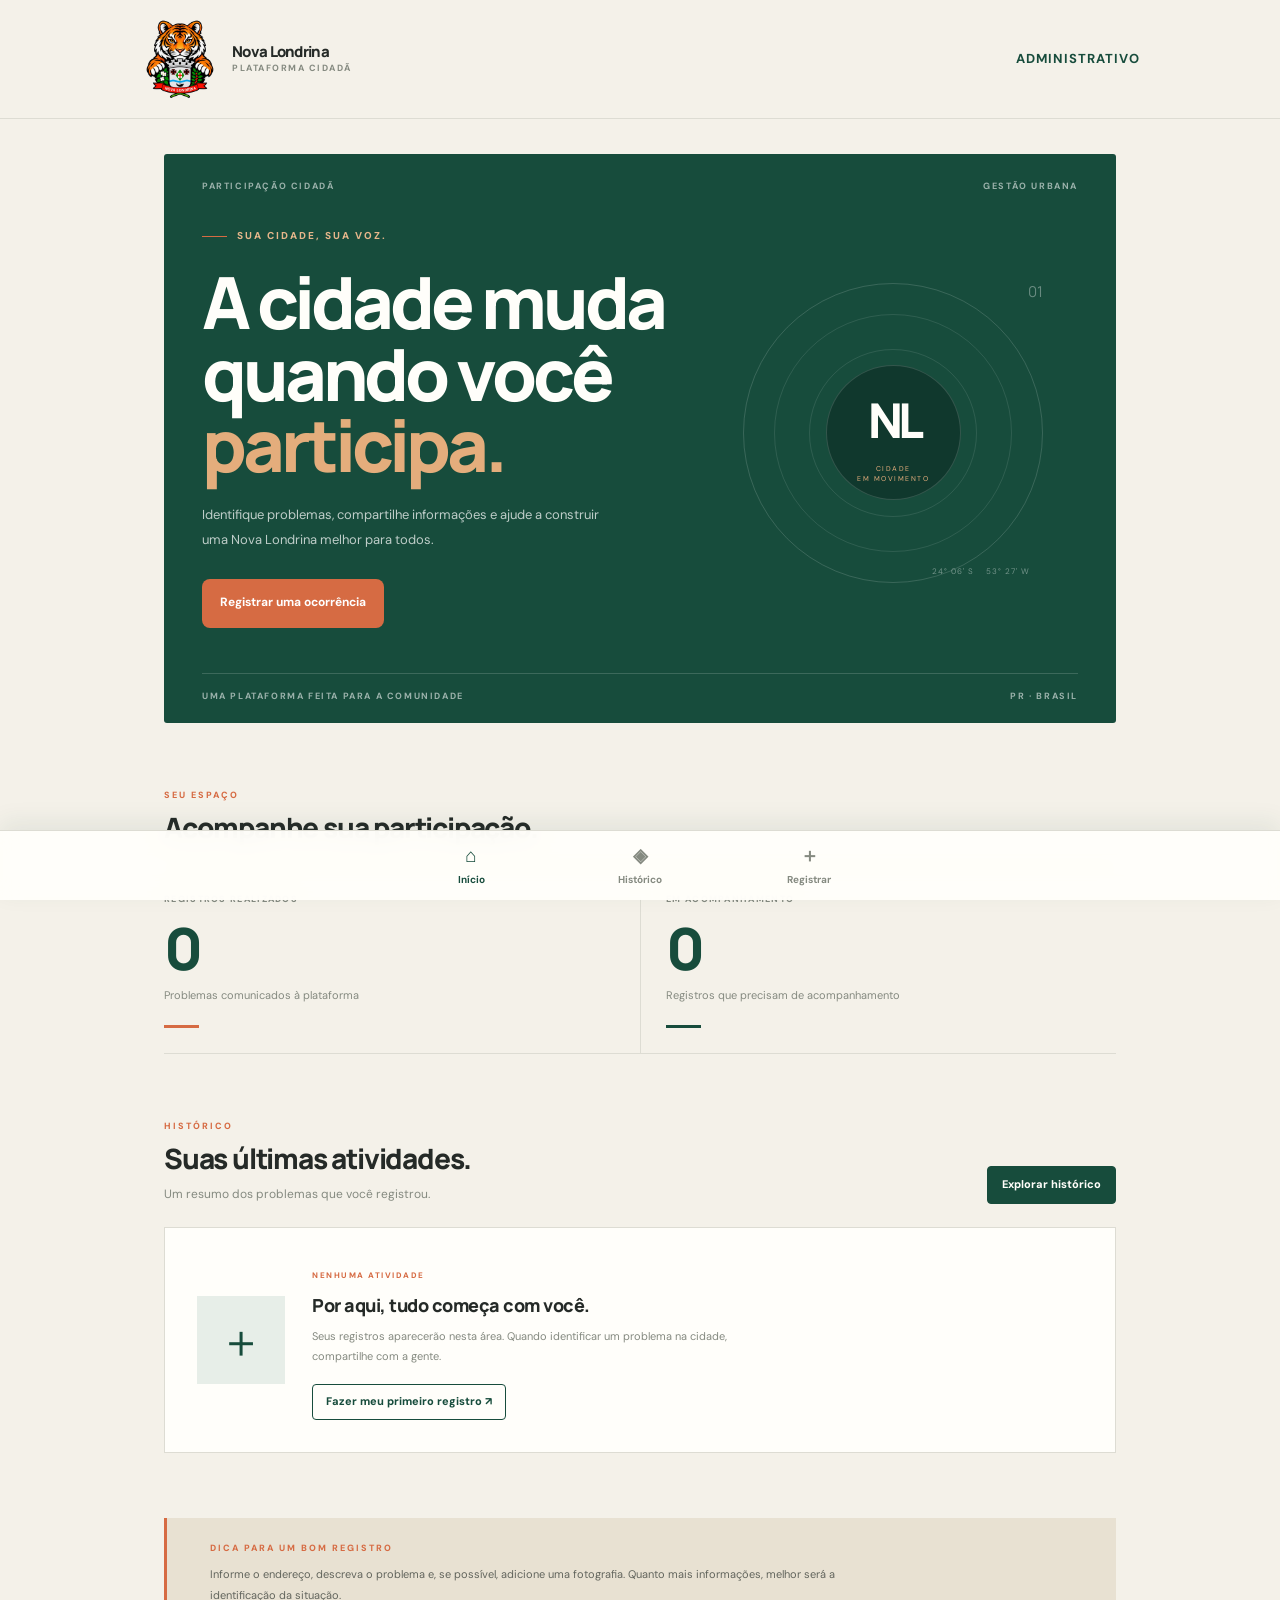
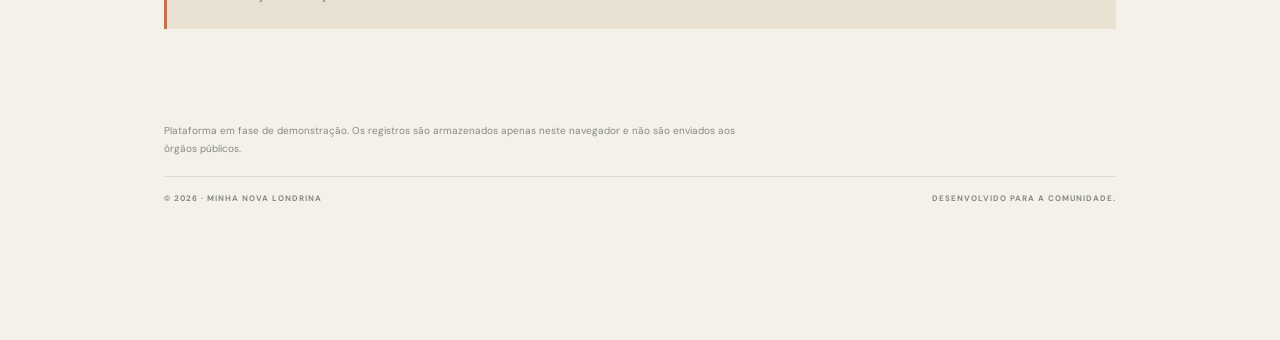
==== commit 901e5c0d: "Inserindo Portal de Validação" ====
--- a/index.html
+++ b/index.html
@@ -235,23 +235,6 @@
 
   <footer class="rodape">
 
-    <div class="rodape-principal">
-
-      <div class="rodape-marca">
-        <div class="logo logo-pequeno">nl<span>.</span></div>
-
-        <div>
-          <strong>nova londrina</strong>
-          <span>Uma cidade construída por todos.</span>
-        </div>
-      </div>
-
-      <a href="cadastro.html" class="rodape-link">
-        FAÇA PARTE
-      </a>
-
-    </div>
-
     <div class="rodape-informacao">
       <p>
         Plataforma em fase de demonstração.
--- a/style.css
+++ b/style.css
@@ -236,7 +236,7 @@
 .registro-form input, .registro-form select { min-height:46px; }
 .registro-form textarea { resize:vertical; min-height:125px; }
 .registro-form input:focus, .registro-form select:focus, .registro-form textarea:focus { outline:2px solid var(--orange); outline-offset:1px; border-color:var(--orange); }
-.form-submit { border:0; cursor:pointer; margin-top:3px; width:100%; }
+.form-submit { border:0; cursor:pointer; margin-top:3px; width:100%; justify-content:center; gap:0; }
 .form-note { margin-top:13px; text-align:center; color:var(--muted); font-size:10px; }
 .form-message { display:none; margin-top:17px; padding:13px; background:var(--green-light); color:var(--green); font-size:12px; font-weight:700; }
 .form-message.is-visible { display:block; }
@@ -282,6 +282,22 @@
 .admin-actions .admin-complete { border-color:var(--green); color:var(--green); }.admin-actions .admin-complete:hover { background:var(--green); color:var(--white); }.admin-actions .admin-complete.is-done { opacity:.55; cursor:default; }
 .status-concluido { color:var(--green); }.status-aberto { color:var(--orange); }
 
+.login-painel { position:fixed; inset:0; z-index:100; display:grid; place-items:center; padding:24px; background:rgba(16,56,45,.94); animation:login-entrada .45s ease both; transition:opacity .4s ease; }
+.login-painel.is-hidden { opacity:0; pointer-events:none; }
+.login-card { width:min(100%, 390px); padding:34px; background:var(--paper); box-shadow:0 24px 70px rgba(0,0,0,.2); animation:login-card-entrada .55s .08s ease both; }
+.login-card h1 { margin-top:8px; font:800 clamp(30px, 6vw, 42px)/1 var(--display); letter-spacing:-2px; }
+.login-card h1 em { color:var(--orange); font-style:normal; }
+.login-card > p { margin-top:12px; color:var(--muted); font-size:12px; }
+.login-form { display:grid; gap:8px; margin-top:24px; }
+.login-form label { color:var(--ink); font-size:10px; font-weight:800; letter-spacing:.7px; text-transform:uppercase; }
+.login-form input { width:100%; min-height:44px; padding:10px 12px; border:1px solid var(--line); background:var(--white); color:var(--ink); font:13px var(--font); }
+.login-form input:focus { outline:2px solid var(--orange); outline-offset:1px; border-color:var(--orange); }
+.login-form button { min-height:44px; margin-top:10px; border:0; background:var(--green); color:var(--white); font:800 11px var(--font); letter-spacing:1px; text-transform:uppercase; cursor:pointer; transition:var(--transition); }
+.login-form button:hover { background:var(--green-dark); }
+.login-error { margin:4px 0 0; color:var(--orange); font-size:11px; font-weight:700; }
+@keyframes login-entrada { from { opacity:0; } to { opacity:1; } }
+@keyframes login-card-entrada { from { opacity:0; transform:translateY(18px) scale(.98); } to { opacity:1; transform:none; } }
+
 
 /* HERO */
 
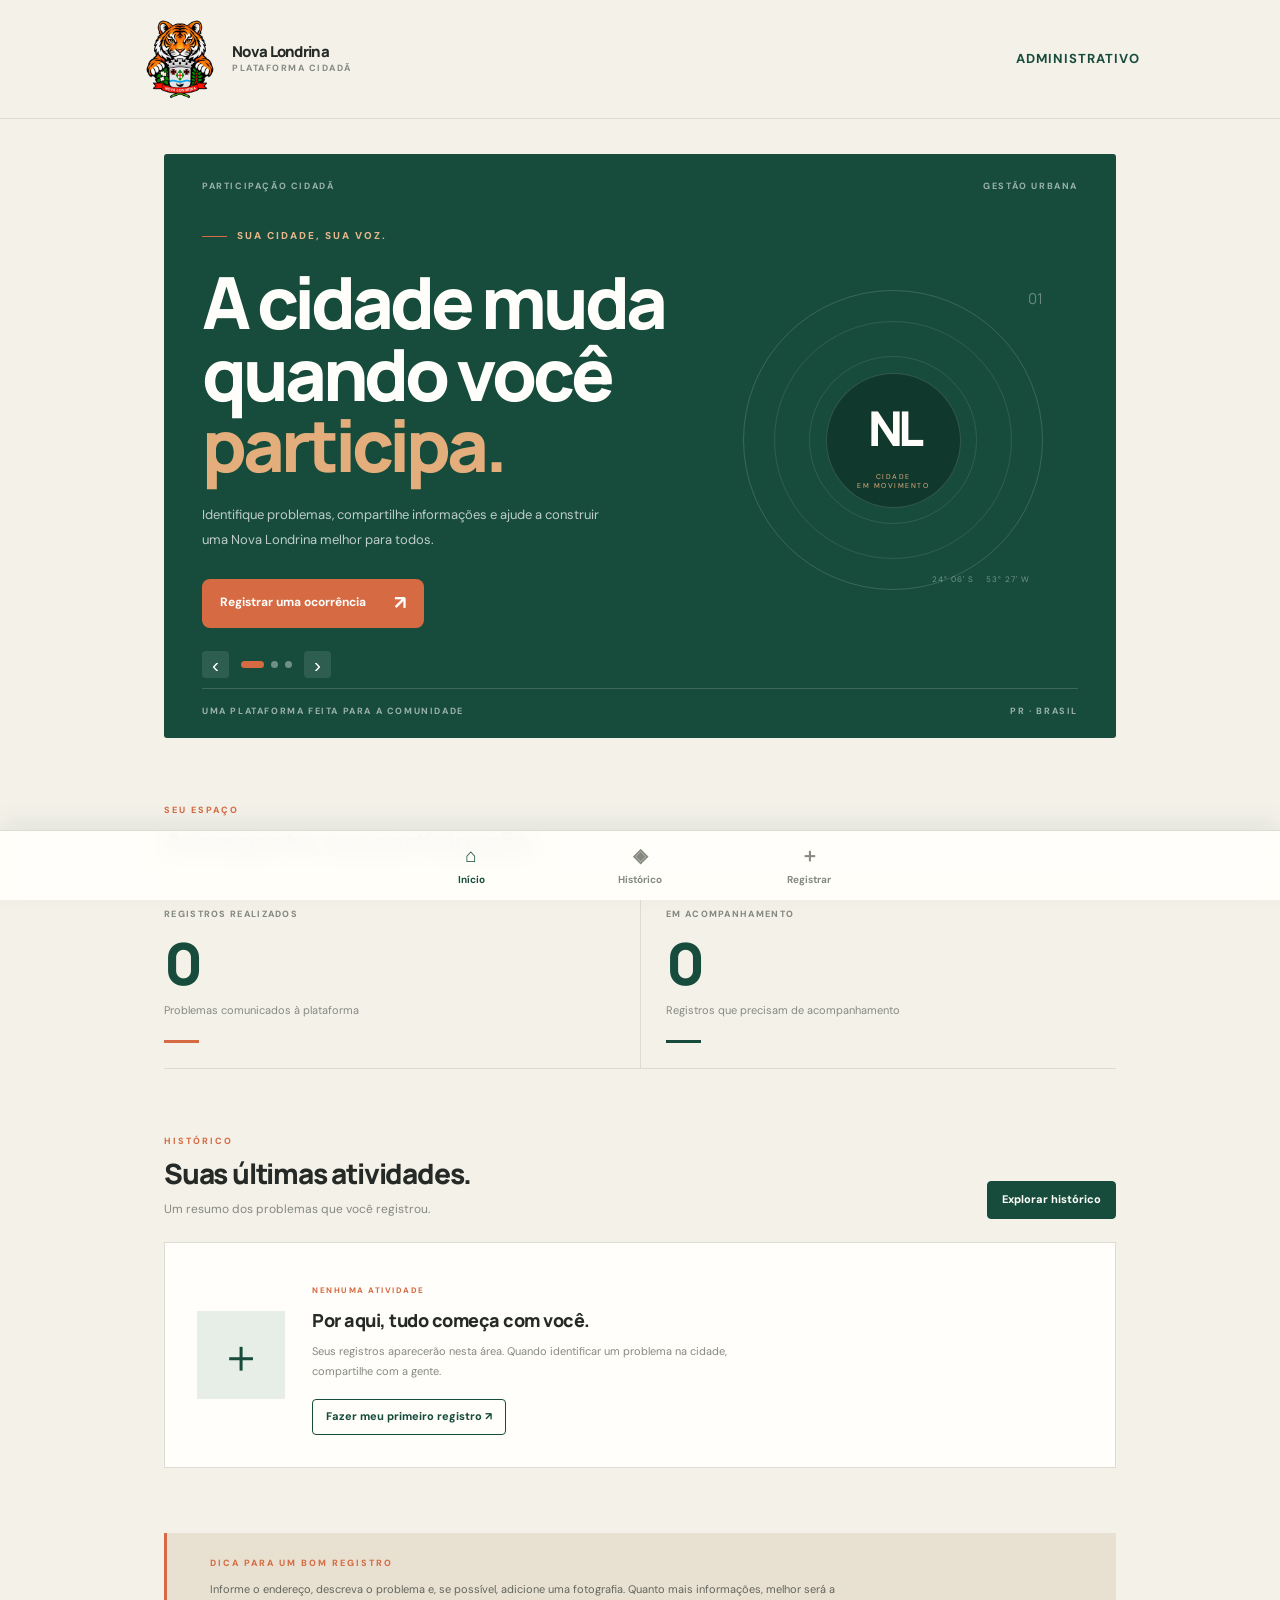
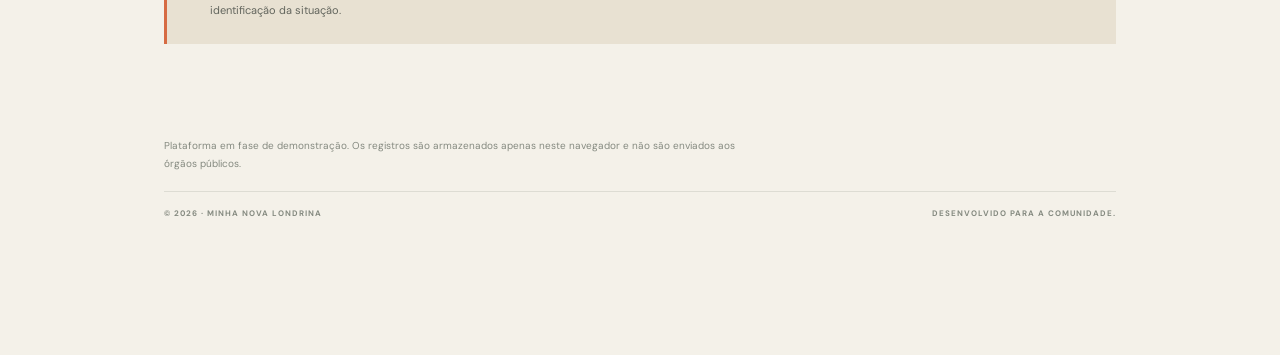
==== commit c7259166: "Atualizando Carrosel" ====
--- a/index.html
+++ b/index.html
@@ -50,6 +50,44 @@
       <span>GESTÃO URBANA</span>
     </div>
 
+    <div class="hero-carrossel" aria-roledescription="carrossel" aria-label="Destaques da plataforma">
+      <div class="hero-slides">
+        <article class="hero-slide is-active" data-slide="0" aria-hidden="false">
+          <span class="hero-etiqueta"><span class="etiqueta-linha"></span>SUA CIDADE, SUA VOZ.</span>
+          <h1>A cidade muda<br>quando voc&ecirc;<br><em>participa.</em></h1>
+          <p>Identifique problemas, compartilhe informa&ccedil;&otilde;es e ajude a construir uma Nova Londrina melhor para todos.</p>
+          <a href="cadastro.html" class="btn-principal"><span>Registrar uma ocorr&ecirc;ncia</span><span class="btn-seta">↗</span></a>
+        </article>
+        <article class="hero-slide" data-slide="1" aria-hidden="true">
+          <span class="hero-etiqueta"><span class="etiqueta-linha"></span>PARTICIPA&Ccedil;&Atilde;O CIDAD&Atilde;.</span>
+          <h1>Uma ideia<br>pode transformar<br><em>a cidade.</em></h1>
+          <p>Registre um problema do seu bairro e ajude a direcionar melhorias para os lugares que mais precisam.</p>
+          <a href="cadastro.html" class="btn-principal"><span>Fazer um registro</span><span class="btn-seta">↗</span></a>
+        </article>
+        <article class="hero-slide" data-slide="2" aria-hidden="true">
+          <span class="hero-etiqueta"><span class="etiqueta-linha"></span>ACOMPANHE DE PERTO.</span>
+          <h1>Transpar&ecirc;ncia<br>come&ccedil;a com<br><em>informa&ccedil;&atilde;o.</em></h1>
+          <p>Consulte seus registros, acompanhe os status e veja como a comunidade participa da transforma&ccedil;&atilde;o.</p>
+          <a href="registros.html" class="btn-principal"><span>Ver meu hist&oacute;rico</span><span class="btn-seta">↗</span></a>
+        </article>
+      </div>
+      <div class="hero-controles" aria-label="Controles do carrossel">
+        <button class="hero-seta" type="button" data-carousel="prev" aria-label="Slide anterior">‹</button>
+        <div class="hero-pontos">
+          <button class="hero-ponto is-active" type="button" data-slide-to="0" aria-label="Ir para o slide 1" aria-current="true"></button>
+          <button class="hero-ponto" type="button" data-slide-to="1" aria-label="Ir para o slide 2"></button>
+          <button class="hero-ponto" type="button" data-slide-to="2" aria-label="Ir para o slide 3"></button>
+        </div>
+        <button class="hero-seta" type="button" data-carousel="next" aria-label="Pr&oacute;ximo slide">›</button>
+      </div>
+      <div class="hero-visual" aria-hidden="true">
+        <div class="visual-circulo"></div>
+        <div class="visual-centro"><span>NL</span><small>CIDADE<br>EM MOVIMENTO</small></div>
+        <div class="visual-legenda"><span>24° 06' S</span><span>53° 27' W</span></div>
+        <div class="visual-numero">01</div>
+      </div>
+    </div>
+
     <div class="hero-conteudo">
 
       <div class="hero-texto-principal">
--- a/style.css
+++ b/style.css
@@ -281,6 +281,36 @@
 .admin-actions { display:flex; gap:9px; margin-top:18px; }.admin-actions button { padding:8px 13px; border:1px solid var(--green); background:transparent; color:var(--green); font:700 10px var(--font); cursor:pointer; }.admin-actions .admin-delete { border-color:var(--orange); color:var(--orange); }.admin-actions button:hover { background:var(--green); color:var(--white); }.admin-actions .admin-delete:hover { background:var(--orange); }
 .admin-actions .admin-complete { border-color:var(--green); color:var(--green); }.admin-actions .admin-complete:hover { background:var(--green); color:var(--white); }.admin-actions .admin-complete.is-done { opacity:.55; cursor:default; }
 .status-concluido { color:var(--green); }.status-aberto { color:var(--orange); }
+.status-em_analise { color:#9a6a16; }.status-rejeitado { color:#9b3b35; }
+.admin-insights { display:grid; grid-template-columns:1.35fr .65fr; gap:18px; margin-top:18px; }
+.insight-highlight { display:flex; min-height:170px; flex-direction:column; justify-content:center; }
+.insight-highlight strong { margin-top:12px; color:var(--green); font:800 52px/1 var(--display); letter-spacing:-3px; }
+.insight-highlight p { margin-top:8px; color:var(--muted); font-size:12px; }
+.monthly-chart { display:flex; align-items:end; justify-content:space-around; gap:10px; height:105px; margin-top:20px; padding-top:17px; border-bottom:1px solid var(--line); }
+.month-bar { display:flex; height:100%; flex:1; min-width:28px; align-items:center; flex-direction:column; justify-content:end; gap:4px; }
+.month-bar strong { color:var(--green); font-size:10px; }
+.month-bar i { display:block; width:18px; min-height:8px; background:var(--orange); border-radius:3px 3px 0 0; }
+.month-bar small { color:var(--muted); font-size:9px; text-transform:uppercase; }
+.chart-empty { color:var(--muted); font-size:11px; }
+.admin-filtros { display:grid; grid-template-columns:minmax(220px, 1.5fr) 1fr 1fr auto; align-items:end; gap:12px; margin-top:30px; padding:18px; background:var(--white); border:1px solid var(--line); }
+.admin-filtros label { display:block; margin-bottom:6px; color:var(--muted); font-size:9px; font-weight:800; letter-spacing:.8px; text-transform:uppercase; }
+.admin-filtros input, .admin-filtros select { width:100%; min-height:40px; padding:8px 10px; border:1px solid var(--line); background:var(--white); color:var(--ink); font:12px var(--font); }
+.admin-filtros input:focus, .admin-filtros select:focus { outline:2px solid var(--orange); outline-offset:1px; border-color:var(--orange); }
+.filtro-busca { position:relative; }
+.search-suggestions { position:absolute; z-index:15; top:100%; left:0; right:0; overflow:hidden; margin-top:4px; background:var(--white); border:1px solid var(--line); box-shadow:0 10px 24px rgba(23,76,60,.12); }
+.search-result { display:flex; width:100%; padding:10px 12px; align-items:flex-start; flex-direction:column; gap:2px; border:0; border-bottom:1px solid var(--line); background:var(--white); color:var(--ink); text-align:left; cursor:pointer; }
+.search-result:last-child { border-bottom:0; }
+.search-result:hover, .search-result:focus-visible { background:var(--green-light); }
+.search-result strong { color:var(--green); font-size:11px; }
+.search-result span, .search-empty { color:var(--muted); font-size:10px; }
+.search-empty { margin:0; padding:11px 12px; }
+.export-button { min-height:40px; padding:8px 14px; border:1px solid var(--green); background:var(--green); color:var(--white); font:800 10px var(--font); letter-spacing:.7px; text-transform:uppercase; cursor:pointer; transition:var(--transition); }
+.export-button:hover { background:var(--green-dark); }
+.result-count { margin-top:14px; color:var(--muted); font-size:10px; }
+.status-control-label { align-self:center; margin-right:-3px; color:var(--muted); font-size:9px; font-weight:800; text-transform:uppercase; }
+.status-control { min-height:31px; padding:5px 7px; border:1px solid var(--line); background:var(--paper); color:var(--green); font:700 10px var(--font); }
+.toast { position:fixed; z-index:120; right:22px; bottom:24px; max-width:310px; padding:13px 16px; background:var(--green-dark); color:var(--white); font-size:11px; box-shadow:0 10px 30px rgba(0,0,0,.16); opacity:0; pointer-events:none; transform:translateY(12px); transition:var(--transition); }
+.toast.is-visible { opacity:1; transform:none; }
 
 .login-painel { position:fixed; inset:0; z-index:100; display:grid; place-items:center; padding:24px; background:rgba(16,56,45,.94); animation:login-entrada .45s ease both; transition:opacity .4s ease; }
 .login-painel.is-hidden { opacity:0; pointer-events:none; }
@@ -340,6 +370,22 @@
   align-items: center;
 }
 
+.hero > .hero-conteudo { display:none; }
+.hero-carrossel { position:relative; z-index:2; flex:1; display:flex; align-items:center; }
+.hero-slides { position:relative; z-index:2; width:100%; min-height:310px; }
+.hero-slide { display:none; max-width:550px; padding:35px 0 60px; }
+.hero-slide.is-active { display:block; animation:hero-slide-in .55s ease both; }
+.hero-slide p { max-width:400px; margin-top:23px; font-size:13px; line-height:1.9; color:rgba(255,255,255,.72); }
+.hero-controles { position:absolute; z-index:4; bottom:10px; left:0; display:flex; align-items:center; gap:12px; }
+.hero-pontos { display:flex; align-items:center; gap:7px; }
+.hero-seta, .hero-ponto { border:0; cursor:pointer; }
+.hero-seta { width:27px; height:27px; display:grid; place-items:center; background:rgba(255,255,255,.1); color:var(--white); font-size:21px; line-height:1; transition:var(--transition); }
+.hero-seta:hover, .hero-seta:focus-visible { background:var(--orange); }
+.hero-ponto { width:7px; height:7px; padding:0; background:rgba(255,255,255,.38); border-radius:50%; transition:var(--transition); }
+.hero-ponto.is-active { width:23px; background:var(--orange); border-radius:5px; }
+.hero-ponto:focus-visible { outline:2px solid var(--white); outline-offset:3px; }
+@keyframes hero-slide-in { from { opacity:0; transform:translateX(16px); } to { opacity:1; transform:none; } }
+
 .hero-texto-principal {
   max-width: 550px;
   padding: 35px 0 45px;
@@ -1126,6 +1172,10 @@
   .hero-texto-principal {
     padding: 50px 0 65px;
   }
+
+  .hero-slide { padding:50px 0 65px; }
+  .hero-slides { min-height:320px; }
+  .hero-controles { bottom:8px; }
 
   .hero-texto-principal p {
     max-width: 290px;
@@ -1270,6 +1320,10 @@
   .admin-toolbar { margin-top:30px; align-items:flex-start; }
   .admin-toolbar h2 { font-size:22px; }
   .admin-dashboard { grid-template-columns:1fr; margin-top:30px; }
+  .admin-insights { grid-template-columns:1fr; }
+  .admin-filtros { grid-template-columns:1fr 1fr; }
+  .filtro-busca { grid-column:1 / -1; }
+  .export-button { width:100%; }
   .dashboard-map, .dashboard-chart { padding:18px 16px; }
   .all-map { height:270px; }
   .admin-card { grid-template-columns:1fr; }
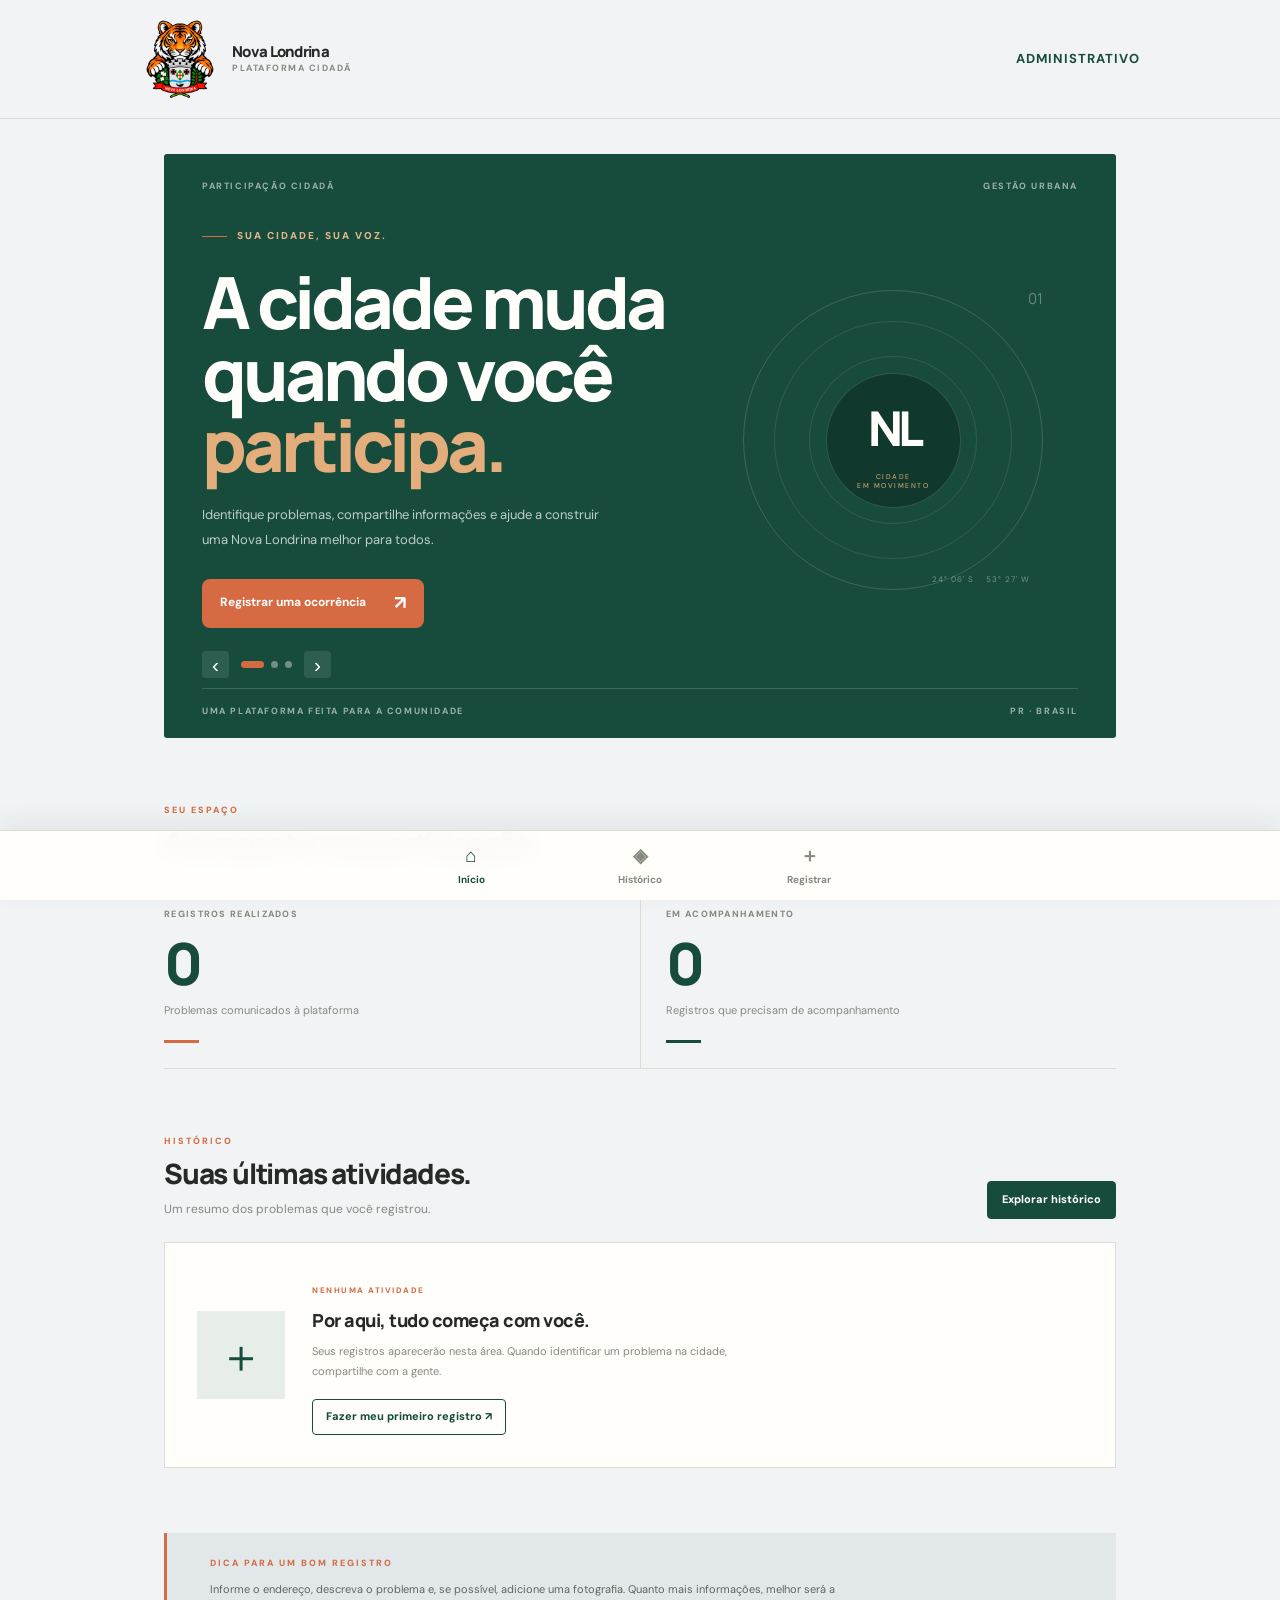
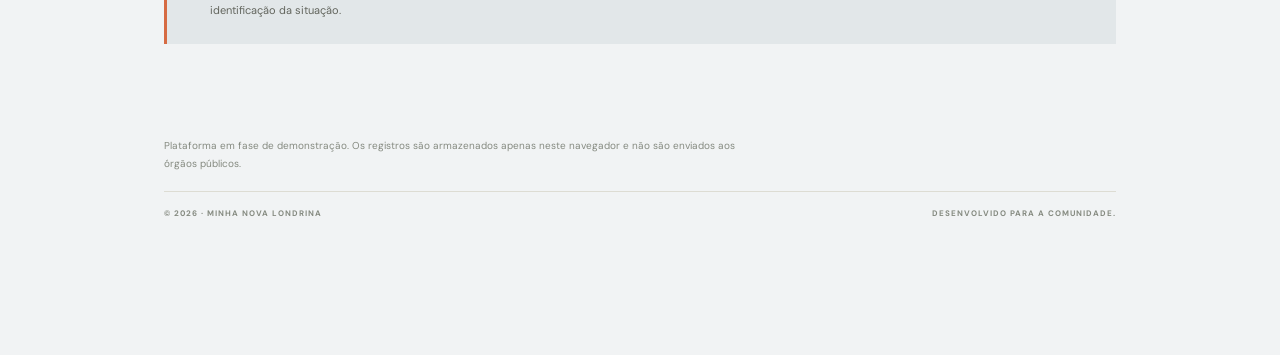
==== commit 908406e2: "Add files via upload" ====
--- a/index.html
+++ b/index.html
@@ -1,326 +1,326 @@
-
-<!DOCTYPE html>
-<html lang="pt-BR">
-<head>
-  <meta charset="UTF-8">
-  <meta name="viewport" content="width=device-width, initial-scale=1, viewport-fit=cover">
-  <meta name="theme-color" content="#174C3C">
-
-  <title>Minha Nova Londrina | Cidade em movimento</title>
-
-  <link rel="preconnect" href="https://fonts.googleapis.com">
-  <link rel="preconnect" href="https://fonts.gstatic.com" crossorigin>
-
-  <link href="https://fonts.googleapis.com/css2?family=DM+Sans:wght@400;500;600;700;800&family=Manrope:wght@400;500;600;700;800&display=swap" rel="stylesheet">
-
-  <link rel="stylesheet" href="style.css">
-  <script src="script.js" defer></script>
-</head>
-
-<body>
-
-<header class="topo">
-  <div class="topo-in">
-
-    <a href="index.html" class="identidade">
-      <img src="Tigre_e_Brasão_de_Nova_Londrina-removebg-preview (1).png" style="width: 80px;">
-
-      <div class="marca">
-        <strong>Nova Londrina</strong>
-        <span>PLATAFORMA CIDADÃ</span>
-      </div>
-    </a>
-
-    <div class="topo-direita">
-      <a class="admin-link" href="admin.html">Administrativo</a>
-    </div>
-
-  </div>
-</header>
-
-
-<main>
-
-  <!-- APRESENTAÇÃO -->
-
-  <section class="hero">
-
-    <div class="hero-topo">
-      <span>PARTICIPAÇÃO CIDADÃ</span>
-      <span>GESTÃO URBANA</span>
-    </div>
-
-    <div class="hero-carrossel" aria-roledescription="carrossel" aria-label="Destaques da plataforma">
-      <div class="hero-slides">
-        <article class="hero-slide is-active" data-slide="0" aria-hidden="false">
-          <span class="hero-etiqueta"><span class="etiqueta-linha"></span>SUA CIDADE, SUA VOZ.</span>
-          <h1>A cidade muda<br>quando voc&ecirc;<br><em>participa.</em></h1>
-          <p>Identifique problemas, compartilhe informa&ccedil;&otilde;es e ajude a construir uma Nova Londrina melhor para todos.</p>
-          <a href="cadastro.html" class="btn-principal"><span>Registrar uma ocorr&ecirc;ncia</span><span class="btn-seta">↗</span></a>
-        </article>
-        <article class="hero-slide" data-slide="1" aria-hidden="true">
-          <span class="hero-etiqueta"><span class="etiqueta-linha"></span>PARTICIPA&Ccedil;&Atilde;O CIDAD&Atilde;.</span>
-          <h1>Uma ideia<br>pode transformar<br><em>a cidade.</em></h1>
-          <p>Registre um problema do seu bairro e ajude a direcionar melhorias para os lugares que mais precisam.</p>
-          <a href="cadastro.html" class="btn-principal"><span>Fazer um registro</span><span class="btn-seta">↗</span></a>
-        </article>
-        <article class="hero-slide" data-slide="2" aria-hidden="true">
-          <span class="hero-etiqueta"><span class="etiqueta-linha"></span>ACOMPANHE DE PERTO.</span>
-          <h1>Transpar&ecirc;ncia<br>come&ccedil;a com<br><em>informa&ccedil;&atilde;o.</em></h1>
-          <p>Consulte seus registros, acompanhe os status e veja como a comunidade participa da transforma&ccedil;&atilde;o.</p>
-          <a href="registros.html" class="btn-principal"><span>Ver meu hist&oacute;rico</span><span class="btn-seta">↗</span></a>
-        </article>
-      </div>
-      <div class="hero-controles" aria-label="Controles do carrossel">
-        <button class="hero-seta" type="button" data-carousel="prev" aria-label="Slide anterior">‹</button>
-        <div class="hero-pontos">
-          <button class="hero-ponto is-active" type="button" data-slide-to="0" aria-label="Ir para o slide 1" aria-current="true"></button>
-          <button class="hero-ponto" type="button" data-slide-to="1" aria-label="Ir para o slide 2"></button>
-          <button class="hero-ponto" type="button" data-slide-to="2" aria-label="Ir para o slide 3"></button>
-        </div>
-        <button class="hero-seta" type="button" data-carousel="next" aria-label="Pr&oacute;ximo slide">›</button>
-      </div>
-      <div class="hero-visual" aria-hidden="true">
-        <div class="visual-circulo"></div>
-        <div class="visual-centro"><span>NL</span><small>CIDADE<br>EM MOVIMENTO</small></div>
-        <div class="visual-legenda"><span>24° 06' S</span><span>53° 27' W</span></div>
-        <div class="visual-numero">01</div>
-      </div>
-    </div>
-
-    <div class="hero-conteudo">
-
-      <div class="hero-texto-principal">
-
-        <span class="hero-etiqueta">
-          <span class="etiqueta-linha"></span>
-          SUA CIDADE, SUA VOZ.
-        </span>
-
-        <h1>
-          A cidade muda<br>
-          quando você<br>
-          <em>participa.</em>
-        </h1>
-
-        <p>
-          Identifique problemas, compartilhe informações
-          e ajude a construir uma Nova Londrina melhor
-          para todos.
-        </p>
-
-        <a href="cadastro.html" class="btn-principal">
-          <span>Registrar uma ocorrência</span>
-        </a>
-
-      </div>
-
-      <div class="hero-visual" aria-hidden="true">
-
-        <div class="visual-circulo"></div>
-
-        <div class="visual-centro">
-          <span>NL</span>
-          <small>CIDADE<br>EM MOVIMENTO</small>
-        </div>
-
-        <div class="visual-legenda">
-          <span>24° 06' S</span>
-          <span>53° 27' W</span>
-        </div>
-
-        <div class="visual-numero">01</div>
-
-      </div>
-
-    </div>
-
-    <div class="hero-rodape">
-      <span>UMA PLATAFORMA FEITA PARA A COMUNIDADE</span>
-      <span>PR · BRASIL</span>
-    </div>
-
-  </section>
-
-
-  <!-- INDICADORES -->
-
-  <section class="secao">
-
-    <div class="secao-cabecalho">
-
-      <div>
-        <span class="sobretitulo">SEU ESPAÇO</span>
-        <h2>Acompanhe sua participação.</h2>
-      </div>
-
-    </div>
-
-    <div class="stats">
-
-      <article class="stat-card">
-
-        <div class="stat-topo">
-          <span>REGISTROS REALIZADOS</span>
-        </div>
-
-        <div class="stat-numero" id="total">0</div>
-
-        <div class="stat-descricao">
-          Problemas comunicados à plataforma
-        </div>
-
-        <div class="stat-linha"></div>
-
-      </article>
-
-
-      <article class="stat-card stat-destaque">
-
-        <div class="stat-topo">
-          <span>EM ACOMPANHAMENTO</span>
-        </div>
-
-        <div class="stat-numero" id="andamento">0</div>
-
-        <div class="stat-descricao">
-          Registros que precisam de acompanhamento
-        </div>
-
-        <div class="stat-linha"></div>
-
-      </article>
-
-    </div>
-
-  </section>
-
-
-  <!-- REGISTROS -->
-
-  <section class="secao">
-
-    <div class="secao-cabecalho registros-cabecalho">
-
-      <div>
-        <span class="sobretitulo">HISTÓRICO</span>
-        <h2>Suas últimas atividades.</h2>
-
-        <p class="descricao">
-          Um resumo dos problemas que você registrou.
-        </p>
-      </div>
-
-      <a href="registros.html" class="link-ver">
-        Explorar histórico
-      </a>
-
-    </div>
-
-
-    <div class="vazio" id="vazio">
-
-      <div class="vazio-ilustracao">
-        <span>＋</span>
-      </div>
-
-      <div class="vazio-conteudo">
-
-        <span class="vazio-etiqueta">NENHUMA ATIVIDADE</span>
-
-        <h3>Por aqui, tudo começa com você.</h3>
-
-        <p>
-          Seus registros aparecerão nesta área.
-          Quando identificar um problema na cidade,
-          compartilhe com a gente.
-        </p>
-
-        <a href="cadastro.html" class="btn-secundario">
-          Fazer meu primeiro registro ↗
-        </a>
-
-      </div>
-
-    </div>
-
-    <ul class="lista" id="recentes" hidden></ul>
-
-  </section>
-
-
-  <!-- INFORMAÇÃO -->
-
-  <aside class="dica">
-
-    <div class="dica-numero"></div>
-
-    <div>
-      <span class="sobretitulo">DICA PARA UM BOM REGISTRO</span>
-
-      <p>
-        Informe o endereço, descreva o problema e,
-        se possível, adicione uma fotografia.
-        Quanto mais informações, melhor será a identificação
-        da situação.
-      </p>
-    </div>
-
-  </aside>
-
-
-  <!-- RODAPÉ -->
-
-  <footer class="rodape">
-
-    <div class="rodape-informacao">
-      <p>
-        Plataforma em fase de demonstração.
-        Os registros são armazenados apenas neste navegador
-        e não são enviados aos órgãos públicos.
-      </p>
-    </div>
-
-    <div class="rodape-final">
-      <span>© 2026 · MINHA NOVA LONDRINA</span>
-      <span>DESENVOLVIDO PARA A COMUNIDADE.</span>
-    </div>
-
-  </footer>
-
-</main>
-
-
-<!-- NAVEGAÇÃO -->
-
-<nav class="barra" aria-label="Navegação principal">
-
-  <ul>
-
-    <li>
-      <a href="index.html" aria-current="page">
-        <span class="nav-icone">⌂</span>
-        <span>Início</span>
-      </a>
-    </li>
-
-    <li>
-      <a href="registros.html">
-        <span class="nav-icone">◈</span>
-        <span>Histórico</span>
-      </a>
-    </li>
-
-    <li>
-      <a href="cadastro.html" class="nav-novo">
-        <span class="nav-icone">＋</span>
-        <span>Registrar</span>
-      </a>
-    </li>
-
-  </ul>
-
-</nav>
-
-</body>
-</html>
+
+<!DOCTYPE html>
+<html lang="pt-BR">
+<head>
+  <meta charset="UTF-8">
+  <meta name="viewport" content="width=device-width, initial-scale=1, viewport-fit=cover">
+  <meta name="theme-color" content="#174C3C">
+
+  <title>Minha Nova Londrina | Cidade em movimento</title>
+
+  <link rel="preconnect" href="https://fonts.googleapis.com">
+  <link rel="preconnect" href="https://fonts.gstatic.com" crossorigin>
+
+  <link href="https://fonts.googleapis.com/css2?family=DM+Sans:wght@400;500;600;700;800&family=Manrope:wght@400;500;600;700;800&display=swap" rel="stylesheet">
+
+  <link rel="stylesheet" href="style.css">
+  <script src="script.js" defer></script>
+</head>
+
+<body>
+
+<header class="topo">
+  <div class="topo-in">
+
+    <a href="index.html" class="identidade">
+      <img src="Tigre_e_Brasão_de_Nova_Londrina-removebg-preview (1).png" style="width: 80px;">
+
+      <div class="marca">
+        <strong>Nova Londrina</strong>
+        <span>PLATAFORMA CIDADÃ</span>
+      </div>
+    </a>
+
+    <div class="topo-direita">
+      <a class="admin-link" href="admin.html">Administrativo</a>
+    </div>
+
+  </div>
+</header>
+
+
+<main>
+
+  <!-- APRESENTAÇÃO -->
+
+  <section class="hero">
+
+    <div class="hero-topo">
+      <span>PARTICIPAÇÃO CIDADÃ</span>
+      <span>GESTÃO URBANA</span>
+    </div>
+
+    <div class="hero-carrossel" aria-roledescription="carrossel" aria-label="Destaques da plataforma">
+      <div class="hero-slides">
+        <article class="hero-slide is-active" data-slide="0" aria-hidden="false">
+          <span class="hero-etiqueta"><span class="etiqueta-linha"></span>SUA CIDADE, SUA VOZ.</span>
+          <h1>A cidade muda<br>quando voc&ecirc;<br><em>participa.</em></h1>
+          <p>Identifique problemas, compartilhe informa&ccedil;&otilde;es e ajude a construir uma Nova Londrina melhor para todos.</p>
+          <a href="cadastro.html" class="btn-principal"><span>Registrar uma ocorr&ecirc;ncia</span><span class="btn-seta">↗</span></a>
+        </article>
+        <article class="hero-slide" data-slide="1" aria-hidden="true">
+          <span class="hero-etiqueta"><span class="etiqueta-linha"></span>PARTICIPA&Ccedil;&Atilde;O CIDAD&Atilde;.</span>
+          <h1>Uma ideia<br>pode transformar<br><em>a cidade.</em></h1>
+          <p>Registre um problema do seu bairro e ajude a direcionar melhorias para os lugares que mais precisam.</p>
+          <a href="cadastro.html" class="btn-principal"><span>Fazer um registro</span><span class="btn-seta">↗</span></a>
+        </article>
+        <article class="hero-slide" data-slide="2" aria-hidden="true">
+          <span class="hero-etiqueta"><span class="etiqueta-linha"></span>ACOMPANHE DE PERTO.</span>
+          <h1>Transpar&ecirc;ncia<br>come&ccedil;a com<br><em>informa&ccedil;&atilde;o.</em></h1>
+          <p>Consulte seus registros, acompanhe os status e veja como a comunidade participa da transforma&ccedil;&atilde;o.</p>
+          <a href="registros.html" class="btn-principal"><span>Ver meu hist&oacute;rico</span><span class="btn-seta">↗</span></a>
+        </article>
+      </div>
+      <div class="hero-controles" aria-label="Controles do carrossel">
+        <button class="hero-seta" type="button" data-carousel="prev" aria-label="Slide anterior">‹</button>
+        <div class="hero-pontos">
+          <button class="hero-ponto is-active" type="button" data-slide-to="0" aria-label="Ir para o slide 1" aria-current="true"></button>
+          <button class="hero-ponto" type="button" data-slide-to="1" aria-label="Ir para o slide 2"></button>
+          <button class="hero-ponto" type="button" data-slide-to="2" aria-label="Ir para o slide 3"></button>
+        </div>
+        <button class="hero-seta" type="button" data-carousel="next" aria-label="Pr&oacute;ximo slide">›</button>
+      </div>
+      <div class="hero-visual" aria-hidden="true">
+        <div class="visual-circulo"></div>
+        <div class="visual-centro"><span>NL</span><small>CIDADE<br>EM MOVIMENTO</small></div>
+        <div class="visual-legenda"><span>24° 06' S</span><span>53° 27' W</span></div>
+        <div class="visual-numero">01</div>
+      </div>
+    </div>
+
+    <div class="hero-conteudo">
+
+      <div class="hero-texto-principal">
+
+        <span class="hero-etiqueta">
+          <span class="etiqueta-linha"></span>
+          SUA CIDADE, SUA VOZ.
+        </span>
+
+        <h1>
+          A cidade muda<br>
+          quando você<br>
+          <em>participa.</em>
+        </h1>
+
+        <p>
+          Identifique problemas, compartilhe informações
+          e ajude a construir uma Nova Londrina melhor
+          para todos.
+        </p>
+
+        <a href="cadastro.html" class="btn-principal">
+          <span>Registrar uma ocorrência</span>
+        </a>
+
+      </div>
+
+      <div class="hero-visual" aria-hidden="true">
+
+        <div class="visual-circulo"></div>
+
+        <div class="visual-centro">
+          <span>NL</span>
+          <small>CIDADE<br>EM MOVIMENTO</small>
+        </div>
+
+        <div class="visual-legenda">
+          <span>24° 06' S</span>
+          <span>53° 27' W</span>
+        </div>
+
+        <div class="visual-numero">01</div>
+
+      </div>
+
+    </div>
+
+    <div class="hero-rodape">
+      <span>UMA PLATAFORMA FEITA PARA A COMUNIDADE</span>
+      <span>PR · BRASIL</span>
+    </div>
+
+  </section>
+
+
+  <!-- INDICADORES -->
+
+  <section class="secao">
+
+    <div class="secao-cabecalho">
+
+      <div>
+        <span class="sobretitulo">SEU ESPAÇO</span>
+        <h2>Acompanhe sua participação.</h2>
+      </div>
+
+    </div>
+
+    <div class="stats">
+
+      <article class="stat-card">
+
+        <div class="stat-topo">
+          <span>REGISTROS REALIZADOS</span>
+        </div>
+
+        <div class="stat-numero" id="total">0</div>
+
+        <div class="stat-descricao">
+          Problemas comunicados à plataforma
+        </div>
+
+        <div class="stat-linha"></div>
+
+      </article>
+
+
+      <article class="stat-card stat-destaque">
+
+        <div class="stat-topo">
+          <span>EM ACOMPANHAMENTO</span>
+        </div>
+
+        <div class="stat-numero" id="andamento">0</div>
+
+        <div class="stat-descricao">
+          Registros que precisam de acompanhamento
+        </div>
+
+        <div class="stat-linha"></div>
+
+      </article>
+
+    </div>
+
+  </section>
+
+
+  <!-- REGISTROS -->
+
+  <section class="secao">
+
+    <div class="secao-cabecalho registros-cabecalho">
+
+      <div>
+        <span class="sobretitulo">HISTÓRICO</span>
+        <h2>Suas últimas atividades.</h2>
+
+        <p class="descricao">
+          Um resumo dos problemas que você registrou.
+        </p>
+      </div>
+
+      <a href="registros.html" class="link-ver">
+        Explorar histórico
+      </a>
+
+    </div>
+
+
+    <div class="vazio" id="vazio">
+
+      <div class="vazio-ilustracao">
+        <span>＋</span>
+      </div>
+
+      <div class="vazio-conteudo">
+
+        <span class="vazio-etiqueta">NENHUMA ATIVIDADE</span>
+
+        <h3>Por aqui, tudo começa com você.</h3>
+
+        <p>
+          Seus registros aparecerão nesta área.
+          Quando identificar um problema na cidade,
+          compartilhe com a gente.
+        </p>
+
+        <a href="cadastro.html" class="btn-secundario">
+          Fazer meu primeiro registro ↗
+        </a>
+
+      </div>
+
+    </div>
+
+    <ul class="lista" id="recentes" hidden></ul>
+
+  </section>
+
+
+  <!-- INFORMAÇÃO -->
+
+  <aside class="dica">
+
+    <div class="dica-numero"></div>
+
+    <div>
+      <span class="sobretitulo">DICA PARA UM BOM REGISTRO</span>
+
+      <p>
+        Informe o endereço, descreva o problema e,
+        se possível, adicione uma fotografia.
+        Quanto mais informações, melhor será a identificação
+        da situação.
+      </p>
+    </div>
+
+  </aside>
+
+
+  <!-- RODAPÉ -->
+
+  <footer class="rodape">
+
+    <div class="rodape-informacao">
+      <p>
+        Plataforma em fase de demonstração.
+        Os registros são armazenados apenas neste navegador
+        e não são enviados aos órgãos públicos.
+      </p>
+    </div>
+
+    <div class="rodape-final">
+      <span>© 2026 · MINHA NOVA LONDRINA</span>
+      <span>DESENVOLVIDO PARA A COMUNIDADE.</span>
+    </div>
+
+  </footer>
+
+</main>
+
+
+<!-- NAVEGAÇÃO -->
+
+<nav class="barra" aria-label="Navegação principal">
+
+  <ul>
+
+    <li>
+      <a href="index.html" aria-current="page">
+        <span class="nav-icone">⌂</span>
+        <span>Início</span>
+      </a>
+    </li>
+
+    <li>
+      <a href="registros.html">
+        <span class="nav-icone">◈</span>
+        <span>Histórico</span>
+      </a>
+    </li>
+
+    <li>
+      <a href="cadastro.html" class="nav-novo">
+        <span class="nav-icone">＋</span>
+        <span>Registrar</span>
+      </a>
+    </li>
+
+  </ul>
+
+</nav>
+
+</body>
+</html>
--- a/style.css
+++ b/style.css
@@ -1,1374 +1,1405 @@
-
-/* ==========================================
-   MINHA NOVA LONDRINA
-   IDENTIDADE EDITORIAL / URBANA
-========================================== */
-
-:root {
-  --green: #174C3C;
-  --green-dark: #10382D;
-  --green-light: #E7EEE8;
-
-  --paper: #F4F1E9;
-  --white: #FFFEFA;
-  --sand: #E8E1D2;
-
-  --orange: #D66B43;
-  --orange-light: #F2E3DA;
-
-  --ink: #252A27;
-  --muted: #858A80;
-  --line: #DDDCD3;
-
-  --font: "DM Sans", sans-serif;
-  --display: "Manrope", sans-serif;
-
-  --content: 1000px;
-  --transition: .25s ease;
-}
-
-
-/* RESET */
-
-* {
-  margin: 0;
-  padding: 0;
-  box-sizing: border-box;
-}
-
-[hidden] {
-  display: none !important;
-}
-
-html {
-  scroll-behavior: smooth;
-}
-
-body {
-  font-family: var(--font);
-  background: var(--paper);
-  color: var(--ink);
-  line-height: 1.6;
-
-  padding-bottom:
-    calc(85px + env(safe-area-inset-bottom, 0px));
-
-  -webkit-font-smoothing: antialiased;
-}
-
-a {
-  color: inherit;
-  text-decoration: none;
-}
-
-button, a {
-  -webkit-tap-highlight-color: transparent;
-}
-
-a:focus-visible,
-button:focus-visible {
-  outline: 3px solid var(--orange);
-  outline-offset: 4px;
-}
-
-
-/* CABEÇALHO */
-
-.topo {
-  position: relative;
-  z-index: 20;
-
-  background: var(--paper);
-  border-bottom: 1px solid var(--line);
-
-  padding:
-    calc(19px + env(safe-area-inset-top, 0px))
-    24px 19px;
-}
-
-.topo-in {
-  max-width: var(--content);
-  margin: auto;
-
-  display: flex;
-  align-items: center;
-  justify-content: space-between;
-}
-
-.identidade {
-  display: flex;
-  align-items: center;
-  gap: 12px;
-}
-
-.logo {
-  width: 43px;
-  height: 43px;
-
-  display: grid;
-  place-items: center;
-
-  background: var(--green);
-  color: var(--white);
-
-  font-family: var(--display);
-  font-size: 20px;
-  font-weight: 800;
-  letter-spacing: -2px;
-
-  border-radius: 4px;
-}
-
-.logo span {
-  color: var(--orange);
-}
-
-.marca strong {
-  display: block;
-
-  font-family: var(--display);
-  font-size: 15px;
-  font-weight: 800;
-  letter-spacing: -.7px;
-  line-height: 1.2;
-
-  text-transform: none;
-}
-
-.marca > span {
-  display: block;
-  margin-top: 0px;
-  font-size: 9px;
-  font-weight: 700;
-  letter-spacing: 1.5px;
-
-  color: var(--muted);
-}
-
-.topo-direita {
-  display: flex;
-  align-items: center;
-  gap: 18px;
-}
-
-.topo-direita a {
-  font-weight: bold;
-  font-size: 13px;
-}
-
-.cidade-status {
-  display: flex;
-  align-items: center;
-  gap: 8px;
-
-  font-size: 9px;
-  font-weight: 800;
-  letter-spacing: 1px;
-}
-
-.status-dot {
-  width: 7px;
-  height: 7px;
-
-  background: var(--green);
-  border-radius: 50%;
-}
-
-.perfil {
-  width: 38px;
-  height: 38px;
-
-  display: grid;
-  place-items: center;
-
-  background: var(--sand);
-  color: var(--green);
-
-  border-radius: 50%;
-  font-size: 18px;
-
-  transition: var(--transition);
-}
-
-.perfil:hover {
-  background: var(--green);
-  color: white;
-}
-
-
-/* CONTEÚDO */
-
-main {
-  width: 100%;
-  max-width: var(--content);
-
-  margin: auto;
-  padding: 35px 24px;
-}
-
-.secao {
-  margin-top: 65px;
-}
-
-/* PÁGINAS INTERNAS */
-.page-intro { display:flex; justify-content:space-between; gap:24px; padding:24px 0 34px; border-bottom:1px solid var(--line); }
-.page-intro h1 { font-family:var(--display); font-size:clamp(38px,6vw,62px); line-height:1; letter-spacing:-3px; }
-.page-intro h1 em { color:var(--orange); font-style:normal; }
-.page-intro p { max-width:500px; margin-top:14px; color:var(--muted); font-size:13px; }
-.page-mark { align-self:flex-end; color:var(--muted); font-size:10px; letter-spacing:1px; }
-.topo-acoes { display:flex; align-items:center; gap:14px; }
-.admin-link { color:var(--green); font-size:10px; font-weight:800; letter-spacing:1px; text-transform:uppercase; }
-.admin-link:hover { color:var(--orange); }
-.form-layout { display:grid; grid-template-columns: .8fr 1.2fr; gap:65px; padding-top:48px; }
-.form-context { padding-top:5px; }
-.context-number { color:var(--orange); font:800 55px/1 var(--display); letter-spacing:-3px; }
-.form-context h2 { margin-top:18px; font:800 27px/1.15 var(--display); letter-spacing:-1px; }
-.form-context p { margin-top:14px; color:var(--muted); font-size:12px; line-height:1.9; }
-.context-tip { display:flex; gap:12px; margin-top:36px; padding:15px; border-left:3px solid var(--orange); background:var(--sand); color:#62655D; font-size:11px; }
-.context-tip strong { color:var(--orange); font-size:9px; letter-spacing:1px; }
-.registro-form { padding:30px; background:var(--white); border:1px solid var(--line); }
-.field { margin-bottom:21px; }
-.field label { display:block; margin-bottom:8px; font-size:11px; font-weight:800; letter-spacing:.3px; }
-.field label span { color:var(--orange); }
-.field label small, .label-line small { color:var(--muted); font-size:10px; font-weight:400; }
-.label-line { display:flex; justify-content:space-between; align-items:baseline; }
-.registro-form input, .registro-form select, .registro-form textarea { width:100%; border:1px solid var(--line); border-radius:0; padding:12px 13px; background:#fff; color:var(--ink); font:13px var(--font); }
-.registro-form input, .registro-form select { min-height:46px; }
-.registro-form textarea { resize:vertical; min-height:125px; }
-.registro-form input:focus, .registro-form select:focus, .registro-form textarea:focus { outline:2px solid var(--orange); outline-offset:1px; border-color:var(--orange); }
-.form-submit { border:0; cursor:pointer; margin-top:3px; width:100%; justify-content:center; gap:0; }
-.form-note { margin-top:13px; text-align:center; color:var(--muted); font-size:10px; }
-.form-message { display:none; margin-top:17px; padding:13px; background:var(--green-light); color:var(--green); font-size:12px; font-weight:700; }
-.form-message.is-visible { display:block; }
-.history-toolbar { display:flex; align-items:end; justify-content:space-between; gap:20px; margin-top:48px; padding-bottom:20px; border-bottom:1px solid var(--line); }
-.history-toolbar h2 { font:800 27px/1.2 var(--display); letter-spacing:-1px; }
-.history-list { display:grid; gap:12px; margin-top:22px; }
-.history-card { padding:22px 24px; background:var(--white); border:1px solid var(--line); }
-.history-card-top, .history-meta { display:flex; justify-content:space-between; gap:15px; align-items:center; }
-.history-category, .history-status { font-size:9px; font-weight:800; letter-spacing:1.2px; text-transform:uppercase; }
-.history-category { color:var(--orange); }.history-status { color:var(--green); }
-.history-card h3 { margin-top:13px; font:800 20px/1.2 var(--display); letter-spacing:-.7px; }
-.history-card p { margin-top:8px; color:var(--muted); font-size:12px; }
-.history-meta { margin-top:18px; padding-top:12px; border-top:1px solid var(--line); color:var(--muted); font-size:10px; }
-.history-delete { margin-top:16px; padding:8px 11px; border:1px solid var(--orange); background:transparent; color:var(--orange); font:700 10px var(--font); cursor:pointer; transition:var(--transition); }
-.history-delete:hover { background:var(--orange); color:var(--white); }
-.location-button { display:block; margin-top:9px; padding:8px 11px; border:1px solid var(--green); background:var(--green-light); color:var(--green); font:700 10px var(--font); cursor:pointer; }
-.location-button:hover { background:var(--green); color:var(--white); }
-.field-help { display:block; margin-top:6px; color:var(--muted); font-size:10px; }
-.photo-upload { display:inline-flex; align-items:center; padding:5px 9px; background:var(--orange); color:var(--white); font-size:10px; font-weight:800; cursor:pointer; transition:var(--transition); }
-.field .photo-upload { display:inline-flex; width:max-content; }
-.photo-upload:hover { background:var(--green); }
-button, .btn-principal, .link-ver, .rodape-link, .btn-secundario, .photo-upload, .location-button { border-radius:4px; }
-.admin-summary { display:grid; grid-template-columns:repeat(3,1fr); gap:0; margin-top:42px; border-top:1px solid var(--line); border-bottom:1px solid var(--line); }
-.admin-summary > div { padding:20px 24px 18px 0; }.admin-summary > div + div { padding-left:24px; border-left:1px solid var(--line); }
-.admin-summary strong { display:block; margin-top:4px; color:var(--green); font:800 37px/1 var(--display); }
-.admin-dashboard { display:grid; grid-template-columns:1.35fr .65fr; gap:18px; margin-top:38px; }
-.dashboard-map, .dashboard-chart { padding:24px; background:var(--white); border:1px solid var(--line); }
-.dashboard-heading h2, .dashboard-chart h2 { font:800 22px/1.2 var(--display); letter-spacing:-.8px; }
-.all-map { height:330px; margin-top:18px; background:var(--green-light); z-index:1; }
-.map-empty { margin-top:12px; color:var(--muted); font-size:11px; }
-.category-chart { display:grid; gap:19px; margin-top:25px; }
-.category-label { display:flex; justify-content:space-between; gap:10px; color:var(--ink); font-size:11px; }.category-label strong { color:var(--orange); }
-.category-track { height:7px; margin-top:7px; background:var(--green-light); }.category-track i { display:block; height:100%; background:var(--orange); }
-.admin-toolbar { display:flex; align-items:end; justify-content:space-between; gap:20px; margin-top:48px; padding-bottom:20px; border-bottom:1px solid var(--line); }
-.admin-toolbar h2 { font:800 27px/1.2 var(--display); letter-spacing:-1px; }
-.admin-list { display:grid; gap:18px; margin-top:22px; }
-.admin-card { display:grid; grid-template-columns:1.2fr .8fr; background:var(--white); border:1px solid var(--line); }
-.admin-card-content { padding:23px 24px; }.admin-map { min-height:250px; background:var(--green-light); border-left:1px solid var(--line); }
-.map-frame { display:block; width:100%; height:220px; border:0; }.map-link { display:block; padding:11px 14px; color:var(--green); font-size:10px; font-weight:800; }
-.map-missing { display:grid; min-height:220px; padding:24px; place-items:center; text-align:center; color:var(--muted); font-size:11px; }
-.report-photo { display:block; max-width:180px; max-height:120px; margin-top:16px; object-fit:cover; }
-.admin-actions { display:flex; gap:9px; margin-top:18px; }.admin-actions button { padding:8px 13px; border:1px solid var(--green); background:transparent; color:var(--green); font:700 10px var(--font); cursor:pointer; }.admin-actions .admin-delete { border-color:var(--orange); color:var(--orange); }.admin-actions button:hover { background:var(--green); color:var(--white); }.admin-actions .admin-delete:hover { background:var(--orange); }
-.admin-actions .admin-complete { border-color:var(--green); color:var(--green); }.admin-actions .admin-complete:hover { background:var(--green); color:var(--white); }.admin-actions .admin-complete.is-done { opacity:.55; cursor:default; }
-.status-concluido { color:var(--green); }.status-aberto { color:var(--orange); }
-.status-em_analise { color:#9a6a16; }.status-rejeitado { color:#9b3b35; }
-.admin-insights { display:grid; grid-template-columns:1.35fr .65fr; gap:18px; margin-top:18px; }
-.insight-highlight { display:flex; min-height:170px; flex-direction:column; justify-content:center; }
-.insight-highlight strong { margin-top:12px; color:var(--green); font:800 52px/1 var(--display); letter-spacing:-3px; }
-.insight-highlight p { margin-top:8px; color:var(--muted); font-size:12px; }
-.monthly-chart { display:flex; align-items:end; justify-content:space-around; gap:10px; height:105px; margin-top:20px; padding-top:17px; border-bottom:1px solid var(--line); }
-.month-bar { display:flex; height:100%; flex:1; min-width:28px; align-items:center; flex-direction:column; justify-content:end; gap:4px; }
-.month-bar strong { color:var(--green); font-size:10px; }
-.month-bar i { display:block; width:18px; min-height:8px; background:var(--orange); border-radius:3px 3px 0 0; }
-.month-bar small { color:var(--muted); font-size:9px; text-transform:uppercase; }
-.chart-empty { color:var(--muted); font-size:11px; }
-.admin-filtros { display:grid; grid-template-columns:minmax(220px, 1.5fr) 1fr 1fr auto; align-items:end; gap:12px; margin-top:30px; padding:18px; background:var(--white); border:1px solid var(--line); }
-.admin-filtros label { display:block; margin-bottom:6px; color:var(--muted); font-size:9px; font-weight:800; letter-spacing:.8px; text-transform:uppercase; }
-.admin-filtros input, .admin-filtros select { width:100%; min-height:40px; padding:8px 10px; border:1px solid var(--line); background:var(--white); color:var(--ink); font:12px var(--font); }
-.admin-filtros input:focus, .admin-filtros select:focus { outline:2px solid var(--orange); outline-offset:1px; border-color:var(--orange); }
-.filtro-busca { position:relative; }
-.search-suggestions { position:absolute; z-index:15; top:100%; left:0; right:0; overflow:hidden; margin-top:4px; background:var(--white); border:1px solid var(--line); box-shadow:0 10px 24px rgba(23,76,60,.12); }
-.search-result { display:flex; width:100%; padding:10px 12px; align-items:flex-start; flex-direction:column; gap:2px; border:0; border-bottom:1px solid var(--line); background:var(--white); color:var(--ink); text-align:left; cursor:pointer; }
-.search-result:last-child { border-bottom:0; }
-.search-result:hover, .search-result:focus-visible { background:var(--green-light); }
-.search-result strong { color:var(--green); font-size:11px; }
-.search-result span, .search-empty { color:var(--muted); font-size:10px; }
-.search-empty { margin:0; padding:11px 12px; }
-.export-button { min-height:40px; padding:8px 14px; border:1px solid var(--green); background:var(--green); color:var(--white); font:800 10px var(--font); letter-spacing:.7px; text-transform:uppercase; cursor:pointer; transition:var(--transition); }
-.export-button:hover { background:var(--green-dark); }
-.result-count { margin-top:14px; color:var(--muted); font-size:10px; }
-.status-control-label { align-self:center; margin-right:-3px; color:var(--muted); font-size:9px; font-weight:800; text-transform:uppercase; }
-.status-control { min-height:31px; padding:5px 7px; border:1px solid var(--line); background:var(--paper); color:var(--green); font:700 10px var(--font); }
-.toast { position:fixed; z-index:120; right:22px; bottom:24px; max-width:310px; padding:13px 16px; background:var(--green-dark); color:var(--white); font-size:11px; box-shadow:0 10px 30px rgba(0,0,0,.16); opacity:0; pointer-events:none; transform:translateY(12px); transition:var(--transition); }
-.toast.is-visible { opacity:1; transform:none; }
-
-.login-painel { position:fixed; inset:0; z-index:100; display:grid; place-items:center; padding:24px; background:rgba(16,56,45,.94); animation:login-entrada .45s ease both; transition:opacity .4s ease; }
-.login-painel.is-hidden { opacity:0; pointer-events:none; }
-.login-card { width:min(100%, 390px); padding:34px; background:var(--paper); box-shadow:0 24px 70px rgba(0,0,0,.2); animation:login-card-entrada .55s .08s ease both; }
-.login-card h1 { margin-top:8px; font:800 clamp(30px, 6vw, 42px)/1 var(--display); letter-spacing:-2px; }
-.login-card h1 em { color:var(--orange); font-style:normal; }
-.login-card > p { margin-top:12px; color:var(--muted); font-size:12px; }
-.login-form { display:grid; gap:8px; margin-top:24px; }
-.login-form label { color:var(--ink); font-size:10px; font-weight:800; letter-spacing:.7px; text-transform:uppercase; }
-.login-form input { width:100%; min-height:44px; padding:10px 12px; border:1px solid var(--line); background:var(--white); color:var(--ink); font:13px var(--font); }
-.login-form input:focus { outline:2px solid var(--orange); outline-offset:1px; border-color:var(--orange); }
-.login-form button { min-height:44px; margin-top:10px; border:0; background:var(--green); color:var(--white); font:800 11px var(--font); letter-spacing:1px; text-transform:uppercase; cursor:pointer; transition:var(--transition); }
-.login-form button:hover { background:var(--green-dark); }
-.login-error { margin:4px 0 0; color:var(--orange); font-size:11px; font-weight:700; }
-@keyframes login-entrada { from { opacity:0; } to { opacity:1; } }
-@keyframes login-card-entrada { from { opacity:0; transform:translateY(18px) scale(.98); } to { opacity:1; transform:none; } }
-
-
-/* HERO */
-
-.hero {
-  position: relative;
-  overflow: hidden;
-
-  min-height: 470px;
-
-  display: flex;
-  flex-direction: column;
-
-  padding: 25px 38px 20px;
-
-  background: var(--green);
-  color: var(--white);
-
-  border-radius: 3px;
-}
-
-.hero-topo,
-.hero-rodape {
-  display: flex;
-  justify-content: space-between;
-
-  font-size: 9px;
-  font-weight: 700;
-  letter-spacing: 1.6px;
-
-  color: rgba(255,255,255,.57);
-}
-
-.hero-conteudo {
-  position: relative;
-  z-index: 2;
-
-  flex: 1;
-
-  display: flex;
-  align-items: center;
-}
-
-.hero > .hero-conteudo { display:none; }
-.hero-carrossel { position:relative; z-index:2; flex:1; display:flex; align-items:center; }
-.hero-slides { position:relative; z-index:2; width:100%; min-height:310px; }
-.hero-slide { display:none; max-width:550px; padding:35px 0 60px; }
-.hero-slide.is-active { display:block; animation:hero-slide-in .55s ease both; }
-.hero-slide p { max-width:400px; margin-top:23px; font-size:13px; line-height:1.9; color:rgba(255,255,255,.72); }
-.hero-controles { position:absolute; z-index:4; bottom:10px; left:0; display:flex; align-items:center; gap:12px; }
-.hero-pontos { display:flex; align-items:center; gap:7px; }
-.hero-seta, .hero-ponto { border:0; cursor:pointer; }
-.hero-seta { width:27px; height:27px; display:grid; place-items:center; background:rgba(255,255,255,.1); color:var(--white); font-size:21px; line-height:1; transition:var(--transition); }
-.hero-seta:hover, .hero-seta:focus-visible { background:var(--orange); }
-.hero-ponto { width:7px; height:7px; padding:0; background:rgba(255,255,255,.38); border-radius:50%; transition:var(--transition); }
-.hero-ponto.is-active { width:23px; background:var(--orange); border-radius:5px; }
-.hero-ponto:focus-visible { outline:2px solid var(--white); outline-offset:3px; }
-@keyframes hero-slide-in { from { opacity:0; transform:translateX(16px); } to { opacity:1; transform:none; } }
-
-.hero-texto-principal {
-  max-width: 550px;
-  padding: 35px 0 45px;
-}
-
-.hero-etiqueta {
-  display: flex;
-  align-items: center;
-  gap: 10px;
-
-  color: #E6B68B;
-
-  font-size: 10px;
-  font-weight: 800;
-  letter-spacing: 2px;
-
-  margin-bottom: 22px;
-}
-
-.etiqueta-linha {
-  width: 25px;
-  height: 1px;
-  background: var(--orange);
-}
-
-.hero h1 {
-  font-family: var(--display);
-  font-size: clamp(43px, 7vw, 72px);
-
-  font-weight: 800;
-  line-height: .99;
-
-  letter-spacing: -4px;
-}
-
-.hero h1 em {
-  color: #E4AD7C;
-  font-style: normal;
-}
-
-.hero-texto-principal p {
-  max-width: 400px;
-
-  margin-top: 23px;
-
-  font-size: 13px;
-  line-height: 1.9;
-
-  color: rgba(255,255,255,.72);
-}
-
-.btn-principal {
-  display: inline-flex;
-  align-items: center;
-  justify-content: space-between;
-  gap: 28px;
-  min-height: 49px;
-  padding: 0 18px;
-  margin-top: 26px;
-  background: var(--orange);
-  color: white;
-  font-size: 12px;
-  font-weight: 700;
-  transition: var(--transition);
-  border-radius: 8px;
-}
-
-.btn-principal:hover {
-  background: #E47D55;
-  transform: translateY(-3px);
-}
-
-.btn-seta {
-  font-size: 19px;
-}
-
-
-/* VISUAL DO HERO */
-
-.hero-visual {
-  position: absolute;
-
-  width: 370px;
-  height: 370px;
-
-  right: 0;
-  top: 50%;
-
-  transform: translateY(-50%);
-
-  display: grid;
-  place-items: center;
-
-  pointer-events: none;
-}
-
-.visual-circulo {
-  position: absolute;
-
-  width: 300px;
-  height: 300px;
-
-  border: 1px solid rgba(255,255,255,.15);
-  border-radius: 50%;
-}
-
-.visual-circulo::before,
-.visual-circulo::after {
-  content: "";
-
-  position: absolute;
-  inset: 30px;
-
-  border: 1px solid rgba(255,255,255,.10);
-  border-radius: 50%;
-}
-
-.visual-circulo::after {
-  inset: 65px;
-}
-
-.visual-centro {
-  width: 135px;
-  height: 135px;
-
-  display: flex;
-  flex-direction: column;
-  align-items: center;
-  justify-content: center;
-
-  background: var(--green-dark);
-  border: 1px solid rgba(255,255,255,.15);
-
-  border-radius: 50%;
-}
-
-.visual-centro span {
-  font-family: var(--display);
-  font-size: 48px;
-  font-weight: 800;
-  letter-spacing: -5px;
-}
-
-.visual-centro small {
-  margin-top: 5px;
-
-  font-size: 7px;
-  line-height: 1.4;
-  letter-spacing: 1.5px;
-  text-align: center;
-
-  color: #E4AD7C;
-}
-
-.visual-legenda {
-  position: absolute;
-  bottom: 40px;
-  right: 48px;
-
-  display: flex;
-  gap: 12px;
-
-  font-size: 8px;
-  letter-spacing: 1px;
-  color: rgba(255,255,255,.4);
-}
-
-.visual-numero {
-  position: absolute;
-  top: 32px;
-  right: 35px;
-
-  font-family: var(--display);
-  font-size: 15px;
-  color: rgba(255,255,255,.35);
-}
-
-.hero-rodape {
-  position: relative;
-  z-index: 2;
-
-  padding-top: 15px;
-  border-top: 1px solid rgba(255,255,255,.16);
-}
-
-
-/* CABEÇALHOS DAS SEÇÕES */
-
-.secao-cabecalho {
-  display: flex;
-  align-items: flex-end;
-  justify-content: space-between;
-
-  gap: 15px;
-  margin-bottom: 23px;
-}
-
-.sobretitulo {
-  display: block;
-
-  margin-bottom: 9px;
-
-  color: var(--orange);
-
-  font-size: 9px;
-  font-weight: 800;
-  letter-spacing: 2px;
-}
-
-.secao h2 {
-  font-family: var(--display);
-
-  font-size: clamp(21px, 3vw, 28px);
-  line-height: 1.2;
-
-  font-weight: 800;
-  letter-spacing: -1.2px;
-}
-
-.secao-numero {
-  font-size: 10px;
-  color: var(--muted);
-  letter-spacing: 1px;
-}
-
-
-/* INDICADORES */
-
-.stats {
-  display: grid;
-  grid-template-columns: 1fr 1fr;
-
-  border-top: 1px solid var(--line);
-  border-bottom: 1px solid var(--line);
-}
-
-.stat-card {
-  position: relative;
-  overflow: hidden;
-
-  padding: 23px 25px 25px 0;
-}
-
-.stat-card + .stat-card {
-  padding-left: 25px;
-  border-left: 1px solid var(--line);
-}
-
-.stat-topo {
-  display: flex;
-  align-items: center;
-  justify-content: space-between;
-
-  font-size: 9px;
-  font-weight: 800;
-  letter-spacing: 1.3px;
-
-  color: var(--muted);
-}
-
-.stat-icone {
-  font-size: 17px;
-  color: var(--orange);
-}
-
-.stat-numero {
-  margin-top: 13px;
-
-  font-family: var(--display);
-  font-size: 58px;
-  line-height: 1;
-
-  font-weight: 800;
-  letter-spacing: -3px;
-
-  color: var(--green);
-}
-
-.stat-descricao {
-  margin-top: 10px;
-
-  font-size: 11px;
-  color: var(--muted);
-}
-
-.stat-linha {
-  width: 35px;
-  height: 3px;
-
-  margin-top: 20px;
-
-  background: var(--orange);
-}
-
-.stat-destaque .stat-linha {
-  background: var(--green);
-}
-
-.home-dashboard { display:grid; grid-template-columns:1.15fr .85fr; gap:18px; margin-top:22px; }
-.home-chart { padding:22px 24px; background:var(--white); border:1px solid var(--line); }
-.chart-title strong { display:block; margin-top:3px; font:800 17px/1.2 var(--display); letter-spacing:-.5px; }
-.home-bars { display:grid; gap:12px; margin-top:20px; }
-.home-bar-row > div { display:flex; justify-content:space-between; gap:10px; color:var(--muted); font-size:10px; }
-.home-bar-row strong { color:var(--green); }.home-bar-row i { display:block; height:6px; margin-top:6px; background:var(--orange); }
-.status-chart { display:grid; gap:13px; margin-top:21px; }
-.status-chart-item { display:grid; grid-template-columns:auto 1fr auto; align-items:center; gap:9px; color:var(--muted); font-size:11px; }
-.status-chart-item strong { color:var(--green); }.status-chart-dot { width:9px; height:9px; background:var(--green); border-radius:50%; }.status-chart-item.is-done .status-chart-dot { background:var(--orange); }
-
-
-/* REGISTROS */
-
-.registros-cabecalho {
-  align-items: flex-end;
-}
-
-.descricao {
-  margin-top: 9px;
-
-  font-size: 12px;
-  color: var(--muted);
-}
-
-.link-ver {
-  display: inline-flex;
-  align-items: center;
-  gap: 9px;
-  min-height: 38px;
-  padding: 0 14px;
-
-  font-size: 11px;
-  font-weight: 800;
-
-  color: var(--white);
-  white-space: nowrap;
-
-  background: var(--green);
-  border: 1px solid var(--green);
-
-  transition: var(--transition);
-}
-
-.link-ver:hover {
-  color: var(--white);
-  background: var(--orange);
-  border-color: var(--orange);
-  transform: translateY(-2px);
-}
-
-.link-ver span {
-  margin-left: 7px;
-}
-
-
-/* ESTADO VAZIO */
-
-.vazio {
-  display: flex;
-  align-items: center;
-  gap: 27px;
-
-  padding: 32px;
-
-  background: var(--white);
-  border: 1px solid var(--line);
-}
-
-.vazio-ilustracao {
-  width: 88px;
-  height: 88px;
-
-  flex-shrink: 0;
-
-  display: grid;
-  place-items: center;
-
-  background: var(--green-light);
-  color: var(--green);
-
-  font-family: var(--display);
-  font-size: 46px;
-  font-weight: 400;
-}
-
-.vazio-conteudo {
-  max-width: 450px;
-}
-
-.vazio-etiqueta {
-  font-size: 8px;
-  font-weight: 800;
-  letter-spacing: 1.5px;
-
-  color: var(--orange);
-}
-
-.vazio h3 {
-  margin-top: 5px;
-
-  font-family: var(--display);
-  font-size: 18px;
-  font-weight: 800;
-  letter-spacing: -.5px;
-}
-
-.vazio p {
-  margin-top: 8px;
-
-  font-size: 11px;
-  line-height: 1.8;
-
-  color: var(--muted);
-}
-
-.btn-secundario {
-  display: inline-flex;
-  align-items: center;
-  gap: 8px;
-
-  margin-top: 17px;
-  min-height: 36px;
-  padding: 0 13px;
-
-  color: var(--green);
-
-  font-size: 11px;
-  font-weight: 800;
-
-  border: 1px solid var(--green);
-
-  transition: var(--transition);
-}
-
-.btn-secundario:hover {
-  color: var(--white);
-  background: var(--orange);
-  border-color: var(--orange);
-  transform: translateY(-2px);
-}
-
-
-/* LISTA DINÂMICA */
-
-.lista {
-  display: grid;
-  gap: 12px;
-
-  list-style: none;
-
-}
-
-.lista li {
-  position: relative;
-  display: grid;
-  grid-template-columns: minmax(0, 1fr) auto;
-  grid-template-areas: "title status" "detail status";
-  gap: 7px 18px;
-  padding: 20px 22px 19px 25px;
-
-  background: var(--white);
-  border: 1px solid var(--line);
-  box-shadow: 0 5px 0 rgba(23, 76, 60, .04);
-
-  transition: var(--transition);
-}
-
-.lista li:hover {
-  background: var(--white);
-  border-color: var(--line);
-  box-shadow: 5px 5px 0 var(--sand);
-  transform: translate(-2px, -2px);
-}
-
-.lista li::before {
-  content: "";
-  position: absolute;
-  left: 0;
-  top: 0;
-  bottom: 0;
-  width: 4px;
-  background: var(--orange);
-}
-
-.lista strong {
-  grid-area: title;
-  font-family: var(--display);
-  font-size: 15px;
-  line-height: 1.25;
-  letter-spacing: -.3px;
-}
-
-.lista span {
-  grid-area: detail;
-  color: var(--muted);
-  font-size: 11px;
-}
-
-.lista .atividade-status {
-  grid-area: status;
-  align-self: center;
-  padding: 7px 9px;
-  color: var(--green);
-  background: var(--green-light);
-  font-size: 8px;
-  font-weight: 800;
-  letter-spacing: .8px;
-  white-space: nowrap;
-}
-
-.lista .atividade-status::before {
-  content: "";
-  display: inline-block;
-  width: 5px;
-  height: 5px;
-  margin: 0 5px 1px 0;
-  background: currentColor;
-  border-radius: 50%;
-}
-
-
-/* DICA */
-
-.dica {
-  display: flex;
-  align-items: flex-start;
-  gap: 20px;
-
-  margin-top: 65px;
-  padding: 23px;
-
-  background: var(--sand);
-  border-left: 3px solid var(--orange);
-}
-
-.dica-numero {
-  font-family: var(--display);
-  font-size: 28px;
-  font-weight: 800;
-
-  color: var(--orange);
-}
-
-.dica p {
-  max-width: 650px;
-
-  font-size: 11px;
-  line-height: 1.9;
-
-  color: #62655D;
-}
-
-
-/* RODAPÉ */
-
-.rodape {
-  margin-top: 75px;
-}
-
-.rodape-principal {
-  display: flex;
-  align-items: center;
-  justify-content: space-between;
-
-  padding: 23px 0;
-
-  border-top: 1px solid var(--line);
-  border-bottom: 1px solid var(--line);
-}
-
-.rodape-marca {
-  display: flex;
-  align-items: center;
-  gap: 12px;
-}
-
-.logo-pequeno {
-  width: 37px;
-  height: 37px;
-
-  font-size: 17px;
-}
-
-.rodape-marca strong {
-  display: block;
-
-  font-family: var(--display);
-  font-size: 13px;
-  font-weight: 800;
-}
-
-.rodape-marca > div > span {
-  display: block;
-
-  font-size: 10px;
-  color: var(--muted);
-}
-
-.rodape-link {
-  display: inline-flex;
-  align-items: center;
-  gap: 8px;
-  min-height: 38px;
-  padding: 0 14px;
-
-  font-size: 9px;
-  font-weight: 800;
-  letter-spacing: 1.2px;
-
-  color: var(--white);
-  background: var(--green);
-  border: 1px solid var(--green);
-  transition: var(--transition);
-}
-
-.rodape-link:hover {
-  color: var(--white);
-  background: var(--orange);
-  border-color: var(--orange);
-  transform: translateY(-2px);
-}
-
-.rodape-link span {
-  color: var(--orange);
-  margin-left: 5px;
-}
-
-.rodape-informacao {
-  padding: 18px 0;
-}
-
-.rodape-informacao p {
-  max-width: 600px;
-
-  font-size: 10px;
-  line-height: 1.8;
-
-  color: var(--muted);
-}
-
-.rodape-final {
-  display: flex;
-  justify-content: space-between;
-  gap: 15px;
-
-  padding: 15px 0;
-
-  border-top: 1px solid var(--line);
-
-  font-size: 8px;
-  font-weight: 700;
-  letter-spacing: 1px;
-
-  color: var(--muted);
-}
-
-
-/* NAVEGAÇÃO INFERIOR */
-
-.barra {
-  position: fixed;
-  z-index: 30;
-
-  bottom: 0;
-  left: 0;
-  right: 0;
-
-  background: rgba(255,254,250,.96);
-  border-top: 1px solid var(--line);
-  box-shadow: 0 -8px 24px rgba(23, 76, 60, .08);
-  backdrop-filter: blur(10px);
-
-  padding:
-    8px 15px
-    calc(8px + env(safe-area-inset-bottom, 0px));
-}
-
-.barra ul {
-  max-width: 500px;
-
-  margin: auto;
-
-  display: grid;
-  grid-template-columns: repeat(3, 1fr);
-  gap: 7px;
-
-  list-style: none;
-}
-
-.barra a {
-  position: relative;
-  min-height: 53px;
-
-  display: flex;
-  flex-direction: column;
-  align-items: center;
-  justify-content: center;
-  gap: 3px;
-  border-radius: 7px;
-
-  color: var(--muted);
-
-  font-size: 10px;
-  font-weight: 700;
-
-  transition: var(--transition);
-}
-
-.nav-icone {
-  width: 29px;
-  height: 25px;
-  display: grid;
-  place-items: center;
-  font-size: 19px;
-  line-height: 1.2;
-  border-radius: 6px;
-  transition: var(--transition);
-}
-
-.barra a[aria-current="page"] {
-  color: var(--green);
-  background: transparent;
-  box-shadow: none;
-}
-
-.barra a[aria-current="page"] .nav-icone {
-  background: transparent;
-  color: var(--green);
-  font-weight: 800;
-}
-
-.barra a:hover {
-  color: var(--orange);
-}
-
-.barra a.nav-novo[aria-current="page"] {
-  color: var(--green);
-}
-
-.barra a[aria-current="page"]:hover,
-.barra a[aria-current="page"]:hover .nav-icone {
-  color: var(--green);
-}
-
-.no-bottom-nav .barra {
-  display: none;
-}
-
-.no-bottom-nav {
-  padding-bottom: 35px;
-}
-
-
-/* RESPONSIVIDADE */
-
-@media (max-width: 650px) {
-
-  main {
-    padding: 20px 16px;
-  }
-
-  .topo {
-    padding-left: 16px;
-    padding-right: 16px;
-  }
-
-  .cidade-status {
-    font-size: 0;
-  }
-
-  .cidade-status .status-dot {
-    width: 8px;
-    height: 8px;
-  }
-
-  .hero {
-    min-height: 450px;
-    padding: 19px 22px 17px;
-  }
-
-  .hero h1 {
-    font-size: clamp(43px, 11vw, 57px);
-    letter-spacing: -3px;
-  }
-
-  .hero-texto-principal {
-    padding: 50px 0 65px;
-  }
-
-  .hero-slide { padding:50px 0 65px; }
-  .hero-slides { min-height:320px; }
-  .hero-controles { bottom:8px; }
-
-  .hero-texto-principal p {
-    max-width: 290px;
-  }
-
-  .hero-visual {
-    width: 190px;
-    height: 190px;
-
-    right: -65px;
-    top: 48%;
-    opacity: .42;
-  }
-
-  .visual-circulo {
-    width: 185px;
-    height: 185px;
-  }
-
-  .visual-centro {
-    width: 90px;
-    height: 90px;
-  }
-
-  .visual-centro span {
-    font-size: 32px;
-  }
-
-  .visual-centro small {
-    font-size: 5px;
-  }
-
-  .visual-legenda {
-    right: 40px;
-    bottom: -2px;
-    font-size: 6px;
-  }
-
-  .visual-numero {
-    right: 30px;
-    top: -3px;
-  }
-
-  .hero-topo,
-  .hero-rodape {
-    font-size: 7px;
-    letter-spacing: 1px;
-  }
-
-  .secao {
-    margin-top: 48px;
-  }
-
-  .secao h2 {
-    font-size: 22px;
-  }
-
-  .stat-card {
-    padding: 19px 12px 20px 0;
-  }
-
-  .stat-card + .stat-card {
-    padding-left: 14px;
-  }
-
-  .stat-topo {
-    font-size: 7px;
-    letter-spacing: .7px;
-  }
-
-  .stat-numero {
-    font-size: 47px;
-  }
-
-  .stat-descricao {
-    font-size: 10px;
-  }
-
-  .home-dashboard { grid-template-columns:1fr; gap:12px; }
-  .home-chart { padding:19px 16px; }
-
-  .registros-cabecalho {
-    align-items: flex-start;
-  }
-
-  .link-ver {
-    font-size: 9px;
-  }
-
-  .vazio {
-    padding: 23px 17px;
-    gap: 15px;
-  }
-
-  .vazio-ilustracao {
-    width: 58px;
-    height: 58px;
-    font-size: 34px;
-  }
-
-  .vazio h3 {
-    font-size: 15px;
-  }
-
-  .vazio p {
-    font-size: 10px;
-  }
-
-  .dica {
-    margin-top: 45px;
-    padding: 17px;
-    gap: 13px;
-  }
-
-  .rodape {
-    margin-top: 50px;
-  }
-
-  .rodape-final {
-    font-size: 7px;
-  }
-
-  .page-intro { padding-top: 12px; flex-direction:column; gap:20px; }
-  .page-intro h1 { font-size:44px; letter-spacing:-2px; }
-  .page-mark { align-self:flex-start; }
-  .form-layout { grid-template-columns:1fr; gap:25px; padding-top:30px; }
-  .form-context { display:grid; grid-template-columns:auto 1fr; column-gap:15px; }
-  .context-number { grid-row:span 2; font-size:42px; }
-  .form-context h2 { margin-top:0; font-size:22px; }
-  .form-context p { grid-column:2; }
-  .context-tip { grid-column:1 / -1; margin-top:22px; }
-  .registro-form { padding:21px 17px; }
-  .history-toolbar { margin-top:30px; align-items:flex-start; }
-  .history-toolbar h2 { font-size:22px; }
-  .history-card { padding:18px 16px; }
-  .history-card-top, .history-meta { align-items:flex-start; flex-direction:column; gap:7px; }
-  .lista li { grid-template-columns:1fr; grid-template-areas:"title" "detail" "status"; gap:8px; padding:18px 16px 18px 20px; }
-  .lista .atividade-status { justify-self:start; }
-  .admin-link { font-size:8px; letter-spacing:.5px; }
-  .admin-summary > div { padding-right:10px; }.admin-summary > div + div { padding-left:10px; }
-  .admin-summary strong { font-size:28px; }
-  .admin-toolbar { margin-top:30px; align-items:flex-start; }
-  .admin-toolbar h2 { font-size:22px; }
-  .admin-dashboard { grid-template-columns:1fr; margin-top:30px; }
-  .admin-insights { grid-template-columns:1fr; }
-  .admin-filtros { grid-template-columns:1fr 1fr; }
-  .filtro-busca { grid-column:1 / -1; }
-  .export-button { width:100%; }
-  .dashboard-map, .dashboard-chart { padding:18px 16px; }
-  .all-map { height:270px; }
-  .admin-card { grid-template-columns:1fr; }
-  .admin-card-content { padding:18px 16px; }.admin-map { border-top:1px solid var(--line); border-left:0; }
-
-}
-
-
-@media (max-width: 380px) {
-
-  .marca strong {
-    font-size: 13px;
-  }
-
-  .vazio {
-    align-items: flex-start;
-    flex-direction: column;
-  }
-
-  .hero h1 {
-    font-size: 41px;
-  }
-
-  .stat-numero {
-    font-size: 40px;
-  }
-
-  .rodape-final {
-    flex-direction: column;
-    gap: 5px;
-  }
-
-}
-
-
-/* ACESSIBILIDADE */
-
-@media (prefers-reduced-motion: reduce) {
-
-  *,
-  *::before,
-  *::after {
-    scroll-behavior: auto !important;
-    animation: none !important;
-    transition: none !important;
-  }
-
-}
+
+/* ==========================================
+   MINHA NOVA LONDRINA
+   IDENTIDADE EDITORIAL / URBANA
+========================================== */
+
+:root {
+  --green: #174C3C;
+  --green-dark: #10382D;
+  --green-light: #E7EEE8;
+
+  --paper: #F1F3F4;
+  --white: #FFFEFA;
+  --sand: #E2E7E9;
+
+  --orange: #D66B43;
+  --orange-light: #F2E3DA;
+
+  --ink: #252A27;
+  --muted: #858A80;
+  --line: #DDDCD3;
+
+  --font: "DM Sans", sans-serif;
+  --display: "Manrope", sans-serif;
+
+  --content: 1000px;
+  --transition: .25s ease;
+}
+
+
+/* RESET */
+
+* {
+  margin: 0;
+  padding: 0;
+  box-sizing: border-box;
+}
+
+[hidden] {
+  display: none !important;
+}
+
+html {
+  scroll-behavior: smooth;
+}
+
+body {
+  font-family: var(--font);
+  background: var(--paper);
+  color: var(--ink);
+  line-height: 1.6;
+
+  padding-bottom:
+    calc(85px + env(safe-area-inset-bottom, 0px));
+
+  -webkit-font-smoothing: antialiased;
+}
+
+a {
+  color: inherit;
+  text-decoration: none;
+}
+
+button, a {
+  -webkit-tap-highlight-color: transparent;
+}
+
+a:focus-visible,
+button:focus-visible {
+  outline: 3px solid var(--orange);
+  outline-offset: 4px;
+}
+
+
+/* CABEÇALHO */
+
+.topo {
+  position: relative;
+  z-index: 20;
+
+  background: var(--paper);
+  border-bottom: 1px solid var(--line);
+
+  padding:
+    calc(19px + env(safe-area-inset-top, 0px))
+    24px 19px;
+}
+
+.topo-in {
+  max-width: var(--content);
+  margin: auto;
+
+  display: flex;
+  align-items: center;
+  justify-content: space-between;
+}
+
+.identidade {
+  display: flex;
+  align-items: center;
+  gap: 12px;
+}
+
+.logo {
+  width: 43px;
+  height: 43px;
+
+  display: grid;
+  place-items: center;
+
+  background: var(--green);
+  color: var(--white);
+
+  font-family: var(--display);
+  font-size: 20px;
+  font-weight: 800;
+  letter-spacing: -2px;
+
+  border-radius: 4px;
+}
+
+.logo span {
+  color: var(--orange);
+}
+
+.marca strong {
+  display: block;
+
+  font-family: var(--display);
+  font-size: 15px;
+  font-weight: 800;
+  letter-spacing: -.7px;
+  line-height: 1.2;
+
+  text-transform: none;
+}
+
+.marca > span {
+  display: block;
+  margin-top: 0px;
+  font-size: 9px;
+  font-weight: 700;
+  letter-spacing: 1.5px;
+
+  color: var(--muted);
+}
+
+.topo-direita {
+  display: flex;
+  align-items: center;
+  gap: 18px;
+}
+
+.topo-direita a {
+  font-weight: bold;
+  font-size: 13px;
+}
+
+.cidade-status {
+  display: flex;
+  align-items: center;
+  gap: 8px;
+
+  font-size: 9px;
+  font-weight: 800;
+  letter-spacing: 1px;
+}
+
+.status-dot {
+  width: 7px;
+  height: 7px;
+
+  background: var(--green);
+  border-radius: 50%;
+}
+
+.perfil {
+  width: 38px;
+  height: 38px;
+
+  display: grid;
+  place-items: center;
+
+  background: var(--sand);
+  color: var(--green);
+
+  border-radius: 50%;
+  font-size: 18px;
+
+  transition: var(--transition);
+}
+
+.perfil:hover {
+  background: var(--green);
+  color: white;
+}
+
+
+/* CONTEÚDO */
+
+main {
+  width: 100%;
+  max-width: var(--content);
+
+  margin: auto;
+  padding: 35px 24px;
+}
+
+.secao {
+  margin-top: 65px;
+}
+
+/* PÁGINAS INTERNAS */
+.page-intro { display:flex; justify-content:space-between; gap:24px; padding:24px 0 34px; border-bottom:1px solid var(--line); }
+.page-intro h1 { font-family:var(--display); font-size:clamp(38px,6vw,62px); line-height:1; letter-spacing:-3px; }
+.page-intro h1 em { color:var(--orange); font-style:normal; }
+.page-intro p { max-width:500px; margin-top:14px; color:var(--muted); font-size:13px; }
+.page-mark { align-self:flex-end; color:var(--muted); font-size:10px; letter-spacing:1px; }
+.topo-acoes { display:flex; align-items:center; gap:14px; }
+.admin-link { color:var(--green); font-size:10px; font-weight:800; letter-spacing:1px; text-transform:uppercase; }
+.admin-link:hover { color:var(--orange); }
+.form-layout { display:grid; grid-template-columns: .8fr 1.2fr; gap:65px; padding-top:48px; }
+.form-context { padding-top:5px; }
+.context-number { color:var(--orange); font:800 55px/1 var(--display); letter-spacing:-3px; }
+.form-context h2 { margin-top:18px; font:800 27px/1.15 var(--display); letter-spacing:-1px; }
+.form-context p { margin-top:14px; color:var(--muted); font-size:12px; line-height:1.9; }
+.context-tip { display:flex; gap:12px; margin-top:36px; padding:15px; border-left:3px solid var(--orange); background:var(--sand); color:#62655D; font-size:11px; }
+.context-tip strong { color:var(--orange); font-size:9px; letter-spacing:1px; }
+.registro-form { padding:30px; background:var(--white); border:1px solid var(--line); }
+.field { margin-bottom:21px; }
+.field label { display:block; margin-bottom:8px; font-size:11px; font-weight:800; letter-spacing:.3px; }
+.field label span { color:var(--orange); }
+.field label small, .label-line small { color:var(--muted); font-size:10px; font-weight:400; }
+.label-line { display:flex; justify-content:space-between; align-items:baseline; }
+.registro-form input, .registro-form select, .registro-form textarea { width:100%; border:1px solid var(--line); border-radius:0; padding:12px 13px; background:#fff; color:var(--ink); font:13px var(--font); }
+.registro-form input, .registro-form select { min-height:46px; }
+.registro-form textarea { resize:vertical; min-height:125px; }
+.registro-form input:focus, .registro-form select:focus, .registro-form textarea:focus { outline:2px solid var(--orange); outline-offset:1px; border-color:var(--orange); }
+.form-submit { border:0; cursor:pointer; margin-top:3px; width:100%; justify-content:center; gap:0; }
+.form-note { margin-top:13px; text-align:center; color:var(--muted); font-size:10px; }
+.form-message { display:none; margin-top:17px; padding:13px; background:var(--green-light); color:var(--green); font-size:12px; font-weight:700; }
+.form-message.is-visible { display:block; }
+.history-toolbar { display:flex; align-items:end; justify-content:space-between; gap:20px; margin-top:48px; padding-bottom:20px; border-bottom:1px solid var(--line); }
+.history-toolbar h2 { font:800 27px/1.2 var(--display); letter-spacing:-1px; }
+.history-list { display:grid; gap:12px; margin-top:22px; }
+.history-card { display:grid; grid-template-columns:minmax(0, 1fr) minmax(270px, .82fr); background:var(--white); border:1px solid var(--line); }
+.history-card-content { padding:22px 24px; }
+.history-card-visuals { display:grid; grid-template-columns:1fr; gap:10px; padding:14px; background:var(--white); border-left:1px solid var(--line); }
+.history-photo, .history-map { min-width:0; overflow:hidden; background:var(--white); border:1px solid var(--line); }
+.history-photo { width:180px; max-width:100%; margin-top:16px; }
+.history-photo img { display:block; width:100%; height:auto; max-height:120px; object-fit:contain; background:var(--white); }
+.history-map iframe { display:block; width:100%; height:180px; border:0; }
+.history-map a { display:block; padding:9px 11px; color:var(--green); font-size:10px; font-weight:800; }
+.history-card-top, .history-meta { display:flex; justify-content:space-between; gap:15px; align-items:center; }
+.history-category, .history-status { font-size:9px; font-weight:800; letter-spacing:1.2px; text-transform:uppercase; }
+.history-category { color:var(--orange); }.history-status { color:var(--green); }
+.history-card h3 { margin-top:13px; font:800 20px/1.2 var(--display); letter-spacing:-.7px; }
+.history-card p { margin-top:8px; color:var(--muted); font-size:12px; }
+.history-meta { margin-top:18px; padding-top:12px; border-top:1px solid var(--line); color:var(--muted); font-size:10px; }
+.history-delete { margin-top:16px; padding:8px 11px; border:1px solid var(--orange); background:transparent; color:var(--orange); font:700 10px var(--font); cursor:pointer; transition:var(--transition); }
+.history-delete:hover { background:var(--orange); color:var(--white); }
+.location-button { display:block; margin-top:9px; padding:8px 11px; border:1px solid var(--green); background:var(--green-light); color:var(--green); font:700 10px var(--font); cursor:pointer; }
+.location-button:hover { background:var(--green); color:var(--white); }
+.field-help { display:block; margin-top:6px; color:var(--muted); font-size:10px; }
+.photo-upload { display:inline-flex; align-items:center; padding:5px 9px; background:var(--orange); color:var(--white); font-size:10px; font-weight:800; cursor:pointer; transition:var(--transition); }
+.field .photo-upload { display:inline-flex; width:max-content; }
+.photo-upload:hover { background:var(--green); }
+button, .btn-principal, .link-ver, .rodape-link, .btn-secundario, .photo-upload, .location-button { border-radius:4px; }
+.admin-summary { display:grid; grid-template-columns:repeat(3,1fr); gap:0; margin-top:42px; border-top:1px solid var(--line); border-bottom:1px solid var(--line); }
+.admin-summary > div { padding:20px 24px 18px 0; }.admin-summary > div + div { padding-left:24px; border-left:1px solid var(--line); }
+.admin-summary strong { display:block; margin-top:4px; color:var(--green); font:800 37px/1 var(--display); }
+.admin-dashboard { display:grid; grid-template-columns:1.35fr .65fr; gap:18px; margin-top:38px; }
+.dashboard-map, .dashboard-chart { padding:24px; background:var(--white); border:1px solid var(--line); }
+.dashboard-heading h2, .dashboard-chart h2 { font:800 22px/1.2 var(--display); letter-spacing:-.8px; }
+.all-map { height:330px; margin-top:18px; background:var(--green-light); z-index:1; }
+.fallback-map { display:block; width:100%; height:100%; border:0; }
+.map-fallback-note { padding:8px 12px; color:var(--muted); font-size:10px; }
+.map-empty { margin-top:12px; color:var(--muted); font-size:11px; }
+.category-chart { display:grid; gap:19px; margin-top:25px; }
+.category-label { display:flex; justify-content:space-between; gap:10px; color:var(--ink); font-size:11px; }.category-label strong { color:var(--orange); }
+.category-track { height:7px; margin-top:7px; background:var(--green-light); }.category-track i { display:block; height:100%; background:var(--orange); }
+.admin-toolbar { display:flex; align-items:end; justify-content:space-between; gap:20px; margin-top:48px; padding-bottom:20px; border-bottom:1px solid var(--line); }
+.admin-toolbar h2 { font:800 27px/1.2 var(--display); letter-spacing:-1px; }
+.admin-list { display:grid; gap:18px; margin-top:22px; }
+.admin-card { display:grid; grid-template-columns:1.2fr .8fr; background:var(--white); border:1px solid var(--line); }
+.admin-card-content { padding:23px 24px; }.admin-map { min-height:250px; background:var(--green-light); border-left:1px solid var(--line); }
+.map-frame { display:block; width:100%; height:220px; border:0; }.map-link { display:block; padding:11px 14px; color:var(--green); font-size:10px; font-weight:800; }
+.map-missing { display:grid; min-height:220px; padding:24px; place-items:center; text-align:center; color:var(--muted); font-size:11px; }
+.report-photo { display:block; max-width:180px; max-height:120px; margin-top:16px; object-fit:cover; }
+.admin-actions { display:flex; gap:9px; margin-top:18px; }.admin-actions button { padding:8px 13px; border:1px solid var(--green); background:transparent; color:var(--green); font:700 10px var(--font); cursor:pointer; }.admin-actions .admin-delete { border-color:var(--orange); color:var(--orange); }.admin-actions button:hover { background:var(--green); color:var(--white); }.admin-actions .admin-delete:hover { background:var(--orange); }
+.admin-actions .admin-complete { border-color:var(--green); color:var(--green); }.admin-actions .admin-complete:hover { background:var(--green); color:var(--white); }.admin-actions .admin-complete.is-done { opacity:.55; cursor:default; }
+.status-concluido { color:var(--green); }.status-aberto { color:var(--orange); }
+.status-em_analise { color:#9a6a16; }.status-rejeitado { color:#9b3b35; }
+.admin-insights { display:grid; grid-template-columns:1.35fr .65fr; gap:18px; margin-top:18px; }
+.insight-highlight { display:flex; min-height:170px; flex-direction:column; justify-content:center; }
+.insight-highlight strong { margin-top:12px; color:var(--green); font:800 52px/1 var(--display); letter-spacing:-3px; }
+.insight-highlight p { margin-top:8px; color:var(--muted); font-size:12px; }
+.monthly-chart { display:flex; align-items:end; justify-content:space-around; gap:10px; height:105px; margin-top:20px; padding-top:17px; border-bottom:1px solid var(--line); }
+.month-bar { display:flex; height:100%; flex:1; min-width:28px; align-items:center; flex-direction:column; justify-content:end; gap:4px; }
+.month-bar strong { color:var(--green); font-size:10px; }
+.month-bar i { display:block; width:18px; min-height:8px; background:var(--orange); border-radius:3px 3px 0 0; }
+.month-bar small { color:var(--muted); font-size:9px; text-transform:uppercase; }
+.chart-empty { color:var(--muted); font-size:11px; }
+.admin-filtros { display:grid; grid-template-columns:minmax(220px, 1.5fr) 1fr 1fr auto; align-items:end; gap:12px; margin-top:30px; padding:18px; background:var(--white); border:1px solid var(--line); }
+.admin-filtros label { display:block; margin-bottom:6px; color:var(--muted); font-size:9px; font-weight:800; letter-spacing:.8px; text-transform:uppercase; }
+.admin-filtros input, .admin-filtros select { width:100%; min-height:40px; padding:8px 10px; border:1px solid var(--line); background:var(--white); color:var(--ink); font:12px var(--font); }
+.admin-filtros input:focus, .admin-filtros select:focus { outline:2px solid var(--orange); outline-offset:1px; border-color:var(--orange); }
+.filtro-busca { position:relative; }
+.search-suggestions { position:absolute; z-index:15; top:100%; left:0; right:0; overflow:hidden; margin-top:4px; background:var(--white); border:1px solid var(--line); box-shadow:0 10px 24px rgba(23,76,60,.12); }
+.search-result { display:flex; width:100%; padding:10px 12px; align-items:flex-start; flex-direction:column; gap:2px; border:0; border-bottom:1px solid var(--line); background:var(--white); color:var(--ink); text-align:left; cursor:pointer; }
+.search-result:last-child { border-bottom:0; }
+.search-result:hover, .search-result:focus-visible { background:var(--green-light); }
+.search-result strong { color:var(--green); font-size:11px; }
+.search-result span, .search-empty { color:var(--muted); font-size:10px; }
+.search-empty { margin:0; padding:11px 12px; }
+.export-button { min-height:40px; padding:8px 14px; border:1px solid var(--green); background:var(--green); color:var(--white); font:800 10px var(--font); letter-spacing:.7px; text-transform:uppercase; cursor:pointer; transition:var(--transition); }
+.export-button:hover { background:var(--green-dark); }
+.result-count { margin-top:14px; color:var(--muted); font-size:10px; }
+.status-control-label { align-self:center; margin-right:-3px; color:var(--muted); font-size:9px; font-weight:800; text-transform:uppercase; }
+.status-control { min-height:31px; padding:5px 7px; border:1px solid var(--line); background:var(--paper); color:var(--green); font:700 10px var(--font); }
+.toast { position:fixed; z-index:120; right:22px; bottom:24px; max-width:310px; padding:13px 16px; background:var(--green-dark); color:var(--white); font-size:11px; box-shadow:0 10px 30px rgba(0,0,0,.16); opacity:0; pointer-events:none; transform:translateY(12px); transition:var(--transition); }
+.toast.is-visible { opacity:1; transform:none; }
+.admin-modal { position:fixed; inset:0; z-index:130; display:grid; place-items:center; padding:20px; background:rgba(16,56,45,.72); }
+.admin-modal-card { position:relative; width:min(100%, 520px); padding:30px; background:var(--paper); box-shadow:0 24px 70px rgba(0,0,0,.25); }
+.admin-modal-close { position:absolute; top:14px; right:15px; width:32px; height:32px; border:1px solid var(--line); background:var(--white); color:var(--green); font-size:22px; line-height:1; cursor:pointer; }
+.admin-modal-card h2 { margin-top:8px; font:800 28px/1.15 var(--display); letter-spacing:-1px; }
+.admin-modal-intro { margin-top:8px; color:var(--muted); font-size:12px; }
+.edit-form { display:grid; gap:8px; margin-top:22px; }
+.edit-form label { color:var(--ink); font-size:10px; font-weight:800; letter-spacing:.7px; text-transform:uppercase; }
+.edit-form input, .edit-form textarea { width:100%; padding:10px 12px; border:1px solid var(--line); background:var(--white); color:var(--ink); font:13px var(--font); resize:vertical; }
+.edit-form input:focus, .edit-form textarea:focus { outline:2px solid var(--orange); outline-offset:1px; border-color:var(--orange); }
+.edit-form-error { padding:10px; background:var(--orange-light); color:var(--orange); font-size:11px; font-weight:700; }
+.edit-form-actions { display:flex; justify-content:flex-end; gap:9px; margin-top:10px; }
+.admin-modal-secondary, .admin-modal-primary { min-height:40px; padding:8px 14px; font:800 10px var(--font); letter-spacing:.7px; text-transform:uppercase; cursor:pointer; }
+.admin-modal-secondary { border:1px solid var(--line); background:var(--white); color:var(--muted); }
+.admin-modal-primary { border:1px solid var(--green); background:var(--green); color:var(--white); }
+
+.admin-page { padding-bottom:0; }
+.login-painel { position:fixed; inset:0; z-index:100; display:grid; place-items:center; padding:24px; background:var(--green-dark); animation:login-entrada .45s ease both; transition:opacity .4s ease; }
+.login-painel.is-hidden { opacity:0; pointer-events:none; }
+.login-card { width:min(100%, 430px); padding:34px; background:var(--paper); border:1px solid rgba(255,255,255,.2); box-shadow:0 24px 70px rgba(0,0,0,.28); animation:login-card-entrada .55s .08s ease both; }
+.login-brand { display:flex; align-items:center; gap:10px; margin-bottom:34px; color:var(--green); }
+.login-brand img { width:48px; height:48px; object-fit:contain; }
+.login-brand span { display:grid; gap:1px; }
+.login-brand strong { font:800 14px/1 var(--display); letter-spacing:-.4px; }
+.login-brand small { color:var(--muted); font-size:8px; font-weight:800; letter-spacing:1px; }
+.login-card h1 { margin-top:8px; font:800 clamp(30px, 6vw, 42px)/1 var(--display); letter-spacing:-2px; }
+.login-card h1 em { color:var(--orange); font-style:normal; }
+.login-card > p { margin-top:12px; color:var(--muted); font-size:12px; }
+.login-form { display:grid; gap:8px; margin-top:24px; }
+.login-form label { color:var(--ink); font-size:10px; font-weight:800; letter-spacing:.7px; text-transform:uppercase; }
+.login-form input { width:100%; min-height:44px; padding:10px 12px; border:1px solid var(--line); background:var(--white); color:var(--ink); font:13px var(--font); }
+.login-form input:focus { outline:2px solid var(--orange); outline-offset:1px; border-color:var(--orange); }
+.login-form button { min-height:44px; margin-top:10px; border:0; background:var(--green); color:var(--white); font:800 11px var(--font); letter-spacing:1px; text-transform:uppercase; cursor:pointer; transition:var(--transition); }
+.login-form button:hover { background:var(--green-dark); }
+.login-error { margin:4px 0 0; color:var(--orange); font-size:11px; font-weight:700; }
+@keyframes login-entrada { from { opacity:0; } to { opacity:1; } }
+@keyframes login-card-entrada { from { opacity:0; transform:translateY(18px) scale(.98); } to { opacity:1; transform:none; } }
+
+
+/* HERO */
+
+.hero {
+  position: relative;
+  overflow: hidden;
+
+  min-height: 470px;
+
+  display: flex;
+  flex-direction: column;
+
+  padding: 25px 38px 20px;
+
+  background: var(--green);
+  color: var(--white);
+
+  border-radius: 3px;
+}
+
+.hero-topo,
+.hero-rodape {
+  display: flex;
+  justify-content: space-between;
+
+  font-size: 9px;
+  font-weight: 700;
+  letter-spacing: 1.6px;
+
+  color: rgba(255,255,255,.57);
+}
+
+.hero-conteudo {
+  position: relative;
+  z-index: 2;
+
+  flex: 1;
+
+  display: flex;
+  align-items: center;
+}
+
+.hero > .hero-conteudo { display:none; }
+.hero-carrossel { position:relative; z-index:2; flex:1; display:flex; align-items:center; }
+.hero-slides { position:relative; z-index:2; width:100%; min-height:310px; }
+.hero-slide { display:none; max-width:550px; padding:35px 0 60px; }
+.hero-slide.is-active { display:block; animation:hero-slide-in .55s ease both; }
+.hero-slide p { max-width:400px; margin-top:23px; font-size:13px; line-height:1.9; color:rgba(255,255,255,.72); }
+.hero-controles { position:absolute; z-index:4; bottom:10px; left:0; display:flex; align-items:center; gap:12px; }
+.hero-pontos { display:flex; align-items:center; gap:7px; }
+.hero-seta, .hero-ponto { border:0; cursor:pointer; }
+.hero-seta { width:27px; height:27px; display:grid; place-items:center; background:rgba(255,255,255,.1); color:var(--white); font-size:21px; line-height:1; transition:var(--transition); }
+.hero-seta:hover, .hero-seta:focus-visible { background:var(--orange); }
+.hero-ponto { width:7px; height:7px; padding:0; background:rgba(255,255,255,.38); border-radius:50%; transition:var(--transition); }
+.hero-ponto.is-active { width:23px; background:var(--orange); border-radius:5px; }
+.hero-ponto:focus-visible { outline:2px solid var(--white); outline-offset:3px; }
+@keyframes hero-slide-in { from { opacity:0; transform:translateX(16px); } to { opacity:1; transform:none; } }
+
+.hero-texto-principal {
+  max-width: 550px;
+  padding: 35px 0 45px;
+}
+
+.hero-etiqueta {
+  display: flex;
+  align-items: center;
+  gap: 10px;
+
+  color: #E6B68B;
+
+  font-size: 10px;
+  font-weight: 800;
+  letter-spacing: 2px;
+
+  margin-bottom: 22px;
+}
+
+.etiqueta-linha {
+  width: 25px;
+  height: 1px;
+  background: var(--orange);
+}
+
+.hero h1 {
+  font-family: var(--display);
+  font-size: clamp(43px, 7vw, 72px);
+
+  font-weight: 800;
+  line-height: .99;
+
+  letter-spacing: -4px;
+}
+
+.hero h1 em {
+  color: #E4AD7C;
+  font-style: normal;
+}
+
+.hero-texto-principal p {
+  max-width: 400px;
+
+  margin-top: 23px;
+
+  font-size: 13px;
+  line-height: 1.9;
+
+  color: rgba(255,255,255,.72);
+}
+
+.btn-principal {
+  display: inline-flex;
+  align-items: center;
+  justify-content: space-between;
+  gap: 28px;
+  min-height: 49px;
+  padding: 0 18px;
+  margin-top: 26px;
+  background: var(--orange);
+  color: white;
+  font-size: 12px;
+  font-weight: 700;
+  transition: var(--transition);
+  border-radius: 8px;
+}
+
+.btn-principal:hover {
+  background: #E47D55;
+  transform: translateY(-3px);
+}
+
+.btn-seta {
+  font-size: 19px;
+}
+
+
+/* VISUAL DO HERO */
+
+.hero-visual {
+  position: absolute;
+
+  width: 370px;
+  height: 370px;
+
+  right: 0;
+  top: 50%;
+
+  transform: translateY(-50%);
+
+  display: grid;
+  place-items: center;
+
+  pointer-events: none;
+}
+
+.visual-circulo {
+  position: absolute;
+
+  width: 300px;
+  height: 300px;
+
+  border: 1px solid rgba(255,255,255,.15);
+  border-radius: 50%;
+}
+
+.visual-circulo::before,
+.visual-circulo::after {
+  content: "";
+
+  position: absolute;
+  inset: 30px;
+
+  border: 1px solid rgba(255,255,255,.10);
+  border-radius: 50%;
+}
+
+.visual-circulo::after {
+  inset: 65px;
+}
+
+.visual-centro {
+  width: 135px;
+  height: 135px;
+
+  display: flex;
+  flex-direction: column;
+  align-items: center;
+  justify-content: center;
+
+  background: var(--green-dark);
+  border: 1px solid rgba(255,255,255,.15);
+
+  border-radius: 50%;
+}
+
+.visual-centro span {
+  font-family: var(--display);
+  font-size: 48px;
+  font-weight: 800;
+  letter-spacing: -5px;
+}
+
+.visual-centro small {
+  margin-top: 5px;
+
+  font-size: 7px;
+  line-height: 1.4;
+  letter-spacing: 1.5px;
+  text-align: center;
+
+  color: #E4AD7C;
+}
+
+.visual-legenda {
+  position: absolute;
+  bottom: 40px;
+  right: 48px;
+
+  display: flex;
+  gap: 12px;
+
+  font-size: 8px;
+  letter-spacing: 1px;
+  color: rgba(255,255,255,.4);
+}
+
+.visual-numero {
+  position: absolute;
+  top: 32px;
+  right: 35px;
+
+  font-family: var(--display);
+  font-size: 15px;
+  color: rgba(255,255,255,.35);
+}
+
+.hero-rodape {
+  position: relative;
+  z-index: 2;
+
+  padding-top: 15px;
+  border-top: 1px solid rgba(255,255,255,.16);
+}
+
+
+/* CABEÇALHOS DAS SEÇÕES */
+
+.secao-cabecalho {
+  display: flex;
+  align-items: flex-end;
+  justify-content: space-between;
+
+  gap: 15px;
+  margin-bottom: 23px;
+}
+
+.sobretitulo {
+  display: block;
+
+  margin-bottom: 9px;
+
+  color: var(--orange);
+
+  font-size: 9px;
+  font-weight: 800;
+  letter-spacing: 2px;
+}
+
+.secao h2 {
+  font-family: var(--display);
+
+  font-size: clamp(21px, 3vw, 28px);
+  line-height: 1.2;
+
+  font-weight: 800;
+  letter-spacing: -1.2px;
+}
+
+.secao-numero {
+  font-size: 10px;
+  color: var(--muted);
+  letter-spacing: 1px;
+}
+
+
+/* INDICADORES */
+
+.stats {
+  display: grid;
+  grid-template-columns: 1fr 1fr;
+
+  border-top: 1px solid var(--line);
+  border-bottom: 1px solid var(--line);
+}
+
+.stat-card {
+  position: relative;
+  overflow: hidden;
+
+  padding: 23px 25px 25px 0;
+}
+
+.stat-card + .stat-card {
+  padding-left: 25px;
+  border-left: 1px solid var(--line);
+}
+
+.stat-topo {
+  display: flex;
+  align-items: center;
+  justify-content: space-between;
+
+  font-size: 9px;
+  font-weight: 800;
+  letter-spacing: 1.3px;
+
+  color: var(--muted);
+}
+
+.stat-icone {
+  font-size: 17px;
+  color: var(--orange);
+}
+
+.stat-numero {
+  margin-top: 13px;
+
+  font-family: var(--display);
+  font-size: 58px;
+  line-height: 1;
+
+  font-weight: 800;
+  letter-spacing: -3px;
+
+  color: var(--green);
+}
+
+.stat-descricao {
+  margin-top: 10px;
+
+  font-size: 11px;
+  color: var(--muted);
+}
+
+.stat-linha {
+  width: 35px;
+  height: 3px;
+
+  margin-top: 20px;
+
+  background: var(--orange);
+}
+
+.stat-destaque .stat-linha {
+  background: var(--green);
+}
+
+.home-dashboard { display:grid; grid-template-columns:1.15fr .85fr; gap:18px; margin-top:22px; }
+.home-chart { padding:22px 24px; background:var(--white); border:1px solid var(--line); }
+.chart-title strong { display:block; margin-top:3px; font:800 17px/1.2 var(--display); letter-spacing:-.5px; }
+.home-bars { display:grid; gap:12px; margin-top:20px; }
+.home-bar-row > div { display:flex; justify-content:space-between; gap:10px; color:var(--muted); font-size:10px; }
+.home-bar-row strong { color:var(--green); }.home-bar-row i { display:block; height:6px; margin-top:6px; background:var(--orange); }
+.status-chart { display:grid; gap:13px; margin-top:21px; }
+.status-chart-item { display:grid; grid-template-columns:auto 1fr auto; align-items:center; gap:9px; color:var(--muted); font-size:11px; }
+.status-chart-item strong { color:var(--green); }.status-chart-dot { width:9px; height:9px; background:var(--green); border-radius:50%; }.status-chart-item.is-done .status-chart-dot { background:var(--orange); }
+
+
+/* REGISTROS */
+
+.registros-cabecalho {
+  align-items: flex-end;
+}
+
+.descricao {
+  margin-top: 9px;
+
+  font-size: 12px;
+  color: var(--muted);
+}
+
+.link-ver {
+  display: inline-flex;
+  align-items: center;
+  gap: 9px;
+  min-height: 38px;
+  padding: 0 14px;
+
+  font-size: 11px;
+  font-weight: 800;
+
+  color: var(--white);
+  white-space: nowrap;
+
+  background: var(--green);
+  border: 1px solid var(--green);
+
+  transition: var(--transition);
+}
+
+.link-ver:hover {
+  color: var(--white);
+  background: var(--orange);
+  border-color: var(--orange);
+  transform: translateY(-2px);
+}
+
+.link-ver span {
+  margin-left: 7px;
+}
+
+
+/* ESTADO VAZIO */
+
+.vazio {
+  display: flex;
+  align-items: center;
+  gap: 27px;
+
+  padding: 32px;
+
+  background: var(--white);
+  border: 1px solid var(--line);
+}
+
+.vazio-ilustracao {
+  width: 88px;
+  height: 88px;
+
+  flex-shrink: 0;
+
+  display: grid;
+  place-items: center;
+
+  background: var(--green-light);
+  color: var(--green);
+
+  font-family: var(--display);
+  font-size: 46px;
+  font-weight: 400;
+}
+
+.vazio-conteudo {
+  max-width: 450px;
+}
+
+.vazio-etiqueta {
+  font-size: 8px;
+  font-weight: 800;
+  letter-spacing: 1.5px;
+
+  color: var(--orange);
+}
+
+.vazio h3 {
+  margin-top: 5px;
+
+  font-family: var(--display);
+  font-size: 18px;
+  font-weight: 800;
+  letter-spacing: -.5px;
+}
+
+.vazio p {
+  margin-top: 8px;
+
+  font-size: 11px;
+  line-height: 1.8;
+
+  color: var(--muted);
+}
+
+.btn-secundario {
+  display: inline-flex;
+  align-items: center;
+  gap: 8px;
+
+  margin-top: 17px;
+  min-height: 36px;
+  padding: 0 13px;
+
+  color: var(--green);
+
+  font-size: 11px;
+  font-weight: 800;
+
+  border: 1px solid var(--green);
+
+  transition: var(--transition);
+}
+
+.btn-secundario:hover {
+  color: var(--white);
+  background: var(--orange);
+  border-color: var(--orange);
+  transform: translateY(-2px);
+}
+
+
+/* LISTA DINÂMICA */
+
+.lista {
+  display: grid;
+  gap: 12px;
+
+  list-style: none;
+
+}
+
+.lista li {
+  position: relative;
+  display: grid;
+  grid-template-columns: minmax(0, 1fr) auto;
+  grid-template-areas: "title status" "detail status";
+  gap: 7px 18px;
+  padding: 20px 22px 19px 25px;
+
+  background: var(--white);
+  border: 1px solid var(--line);
+  box-shadow: 0 5px 0 rgba(23, 76, 60, .04);
+
+  transition: var(--transition);
+}
+
+.lista li:hover {
+  background: var(--white);
+  border-color: var(--line);
+  box-shadow: 5px 5px 0 var(--sand);
+  transform: translate(-2px, -2px);
+}
+
+.lista li::before {
+  content: "";
+  position: absolute;
+  left: 0;
+  top: 0;
+  bottom: 0;
+  width: 4px;
+  background: var(--orange);
+}
+
+.lista strong {
+  grid-area: title;
+  font-family: var(--display);
+  font-size: 15px;
+  line-height: 1.25;
+  letter-spacing: -.3px;
+}
+
+.lista span {
+  grid-area: detail;
+  color: var(--muted);
+  font-size: 11px;
+}
+
+.lista .atividade-status {
+  grid-area: status;
+  align-self: center;
+  padding: 7px 9px;
+  color: var(--green);
+  background: var(--green-light);
+  font-size: 8px;
+  font-weight: 800;
+  letter-spacing: .8px;
+  white-space: nowrap;
+}
+
+.lista .atividade-status::before {
+  content: "";
+  display: inline-block;
+  width: 5px;
+  height: 5px;
+  margin: 0 5px 1px 0;
+  background: currentColor;
+  border-radius: 50%;
+}
+
+
+/* DICA */
+
+.dica {
+  display: flex;
+  align-items: flex-start;
+  gap: 20px;
+
+  margin-top: 65px;
+  padding: 23px;
+
+  background: var(--sand);
+  border-left: 3px solid var(--orange);
+}
+
+.dica-numero {
+  font-family: var(--display);
+  font-size: 28px;
+  font-weight: 800;
+
+  color: var(--orange);
+}
+
+.dica p {
+  max-width: 650px;
+
+  font-size: 11px;
+  line-height: 1.9;
+
+  color: #62655D;
+}
+
+
+/* RODAPÉ */
+
+.rodape {
+  margin-top: 75px;
+}
+
+.rodape-principal {
+  display: flex;
+  align-items: center;
+  justify-content: space-between;
+
+  padding: 23px 0;
+
+  border-top: 1px solid var(--line);
+  border-bottom: 1px solid var(--line);
+}
+
+.rodape-marca {
+  display: flex;
+  align-items: center;
+  gap: 12px;
+}
+
+.logo-pequeno {
+  width: 37px;
+  height: 37px;
+
+  font-size: 17px;
+}
+
+.rodape-marca strong {
+  display: block;
+
+  font-family: var(--display);
+  font-size: 13px;
+  font-weight: 800;
+}
+
+.rodape-marca > div > span {
+  display: block;
+
+  font-size: 10px;
+  color: var(--muted);
+}
+
+.rodape-link {
+  display: inline-flex;
+  align-items: center;
+  gap: 8px;
+  min-height: 38px;
+  padding: 0 14px;
+
+  font-size: 9px;
+  font-weight: 800;
+  letter-spacing: 1.2px;
+
+  color: var(--white);
+  background: var(--green);
+  border: 1px solid var(--green);
+  transition: var(--transition);
+}
+
+.rodape-link:hover {
+  color: var(--white);
+  background: var(--orange);
+  border-color: var(--orange);
+  transform: translateY(-2px);
+}
+
+.rodape-link span {
+  color: var(--orange);
+  margin-left: 5px;
+}
+
+.rodape-informacao {
+  padding: 18px 0;
+}
+
+.rodape-informacao p {
+  max-width: 600px;
+
+  font-size: 10px;
+  line-height: 1.8;
+
+  color: var(--muted);
+}
+
+.rodape-final {
+  display: flex;
+  justify-content: space-between;
+  gap: 15px;
+
+  padding: 15px 0;
+
+  border-top: 1px solid var(--line);
+
+  font-size: 8px;
+  font-weight: 700;
+  letter-spacing: 1px;
+
+  color: var(--muted);
+}
+
+
+/* NAVEGAÇÃO INFERIOR */
+
+.barra {
+  position: fixed;
+  z-index: 30;
+
+  bottom: 0;
+  left: 0;
+  right: 0;
+
+  background: rgba(255,254,250,.96);
+  border-top: 1px solid var(--line);
+  box-shadow: 0 -8px 24px rgba(23, 76, 60, .08);
+  backdrop-filter: blur(10px);
+
+  padding:
+    8px 15px
+    calc(8px + env(safe-area-inset-bottom, 0px));
+}
+
+.barra ul {
+  max-width: 500px;
+
+  margin: auto;
+
+  display: grid;
+  grid-template-columns: repeat(3, 1fr);
+  gap: 7px;
+
+  list-style: none;
+}
+
+.barra a {
+  position: relative;
+  min-height: 53px;
+
+  display: flex;
+  flex-direction: column;
+  align-items: center;
+  justify-content: center;
+  gap: 3px;
+  border-radius: 7px;
+
+  color: var(--muted);
+
+  font-size: 10px;
+  font-weight: 700;
+
+  transition: var(--transition);
+}
+
+.nav-icone {
+  width: 29px;
+  height: 25px;
+  display: grid;
+  place-items: center;
+  font-size: 19px;
+  line-height: 1.2;
+  border-radius: 6px;
+  transition: var(--transition);
+}
+
+.barra a[aria-current="page"] {
+  color: var(--green);
+  background: transparent;
+  box-shadow: none;
+}
+
+.barra a[aria-current="page"] .nav-icone {
+  background: transparent;
+  color: var(--green);
+  font-weight: 800;
+}
+
+.barra a:hover {
+  color: var(--orange);
+}
+
+.barra a.nav-novo[aria-current="page"] {
+  color: var(--green);
+}
+
+.barra a[aria-current="page"]:hover,
+.barra a[aria-current="page"]:hover .nav-icone {
+  color: var(--green);
+}
+
+.no-bottom-nav .barra {
+  display: none;
+}
+
+.no-bottom-nav {
+  padding-bottom: 35px;
+}
+
+
+/* RESPONSIVIDADE */
+
+@media (max-width: 650px) {
+
+  main {
+    padding: 20px 16px;
+  }
+
+  .topo {
+    padding-left: 16px;
+    padding-right: 16px;
+  }
+
+  .cidade-status {
+    font-size: 0;
+  }
+
+  .cidade-status .status-dot {
+    width: 8px;
+    height: 8px;
+  }
+
+  .hero {
+    min-height: 450px;
+    padding: 19px 22px 17px;
+  }
+
+  .hero h1 {
+    font-size: clamp(43px, 11vw, 57px);
+    letter-spacing: -3px;
+  }
+
+  .hero-texto-principal {
+    padding: 50px 0 65px;
+  }
+
+  .hero-slide { padding:50px 0 65px; }
+  .hero-slides { min-height:320px; }
+  .hero-controles { bottom:8px; }
+
+  .hero-texto-principal p {
+    max-width: 290px;
+  }
+
+  .hero-visual {
+    width: 190px;
+    height: 190px;
+
+    right: -65px;
+    top: 48%;
+    opacity: .42;
+  }
+
+  .visual-circulo {
+    width: 185px;
+    height: 185px;
+  }
+
+  .visual-centro {
+    width: 90px;
+    height: 90px;
+  }
+
+  .visual-centro span {
+    font-size: 32px;
+  }
+
+  .visual-centro small {
+    font-size: 5px;
+  }
+
+  .visual-legenda {
+    right: 40px;
+    bottom: -2px;
+    font-size: 6px;
+  }
+
+  .visual-numero {
+    right: 30px;
+    top: -3px;
+  }
+
+  .hero-topo,
+  .hero-rodape {
+    font-size: 7px;
+    letter-spacing: 1px;
+  }
+
+  .secao {
+    margin-top: 48px;
+  }
+
+  .secao h2 {
+    font-size: 22px;
+  }
+
+  .stat-card {
+    padding: 19px 12px 20px 0;
+  }
+
+  .stat-card + .stat-card {
+    padding-left: 14px;
+  }
+
+  .stat-topo {
+    font-size: 7px;
+    letter-spacing: .7px;
+  }
+
+  .stat-numero {
+    font-size: 47px;
+  }
+
+  .stat-descricao {
+    font-size: 10px;
+  }
+
+  .home-dashboard { grid-template-columns:1fr; gap:12px; }
+  .home-chart { padding:19px 16px; }
+
+  .registros-cabecalho {
+    align-items: flex-start;
+  }
+
+  .link-ver {
+    font-size: 9px;
+  }
+
+  .vazio {
+    padding: 23px 17px;
+    gap: 15px;
+  }
+
+  .vazio-ilustracao {
+    width: 58px;
+    height: 58px;
+    font-size: 34px;
+  }
+
+  .vazio h3 {
+    font-size: 15px;
+  }
+
+  .vazio p {
+    font-size: 10px;
+  }
+
+  .dica {
+    margin-top: 45px;
+    padding: 17px;
+    gap: 13px;
+  }
+
+  .rodape {
+    margin-top: 50px;
+  }
+
+  .rodape-final {
+    font-size: 7px;
+  }
+
+  .page-intro { padding-top: 12px; flex-direction:column; gap:20px; }
+  .page-intro h1 { font-size:44px; letter-spacing:-2px; }
+  .page-mark { align-self:flex-start; }
+  .form-layout { grid-template-columns:1fr; gap:25px; padding-top:30px; }
+  .form-context { display:grid; grid-template-columns:auto 1fr; column-gap:15px; }
+  .context-number { grid-row:span 2; font-size:42px; }
+  .form-context h2 { margin-top:0; font-size:22px; }
+  .form-context p { grid-column:2; }
+  .context-tip { grid-column:1 / -1; margin-top:22px; }
+  .registro-form { padding:21px 17px; }
+  .history-toolbar { margin-top:30px; align-items:flex-start; }
+  .history-toolbar h2 { font-size:22px; }
+  .history-card { grid-template-columns:1fr; }
+  .history-card-content { padding:18px 16px; }
+  .history-card-visuals { border-top:1px solid var(--line); border-left:0; }
+  .history-card-top, .history-meta { align-items:flex-start; flex-direction:column; gap:7px; }
+  .lista li { grid-template-columns:1fr; grid-template-areas:"title" "detail" "status"; gap:8px; padding:18px 16px 18px 20px; }
+  .lista .atividade-status { justify-self:start; }
+  .admin-link { font-size:8px; letter-spacing:.5px; }
+  .admin-summary > div { padding-right:10px; }.admin-summary > div + div { padding-left:10px; }
+  .admin-summary strong { font-size:28px; }
+  .admin-toolbar { margin-top:30px; align-items:flex-start; }
+  .admin-toolbar h2 { font-size:22px; }
+  .admin-dashboard { grid-template-columns:1fr; margin-top:30px; }
+  .admin-insights { grid-template-columns:1fr; }
+  .admin-filtros { grid-template-columns:1fr 1fr; }
+  .filtro-busca { grid-column:1 / -1; }
+  .export-button { width:100%; }
+  .dashboard-map, .dashboard-chart { padding:18px 16px; }
+  .all-map { height:270px; }
+  .admin-card { grid-template-columns:1fr; }
+  .admin-card-content { padding:18px 16px; }.admin-map { border-top:1px solid var(--line); border-left:0; }
+
+}
+
+
+@media (max-width: 380px) {
+
+  .marca strong {
+    font-size: 13px;
+  }
+
+  .vazio {
+    align-items: flex-start;
+    flex-direction: column;
+  }
+
+  .hero h1 {
+    font-size: 41px;
+  }
+
+  .stat-numero {
+    font-size: 40px;
+  }
+
+  .rodape-final {
+    flex-direction: column;
+    gap: 5px;
+  }
+
+}
+
+
+/* ACESSIBILIDADE */
+
+@media (prefers-reduced-motion: reduce) {
+
+  *,
+  *::before,
+  *::after {
+    scroll-behavior: auto !important;
+    animation: none !important;
+    transition: none !important;
+  }
+
+}
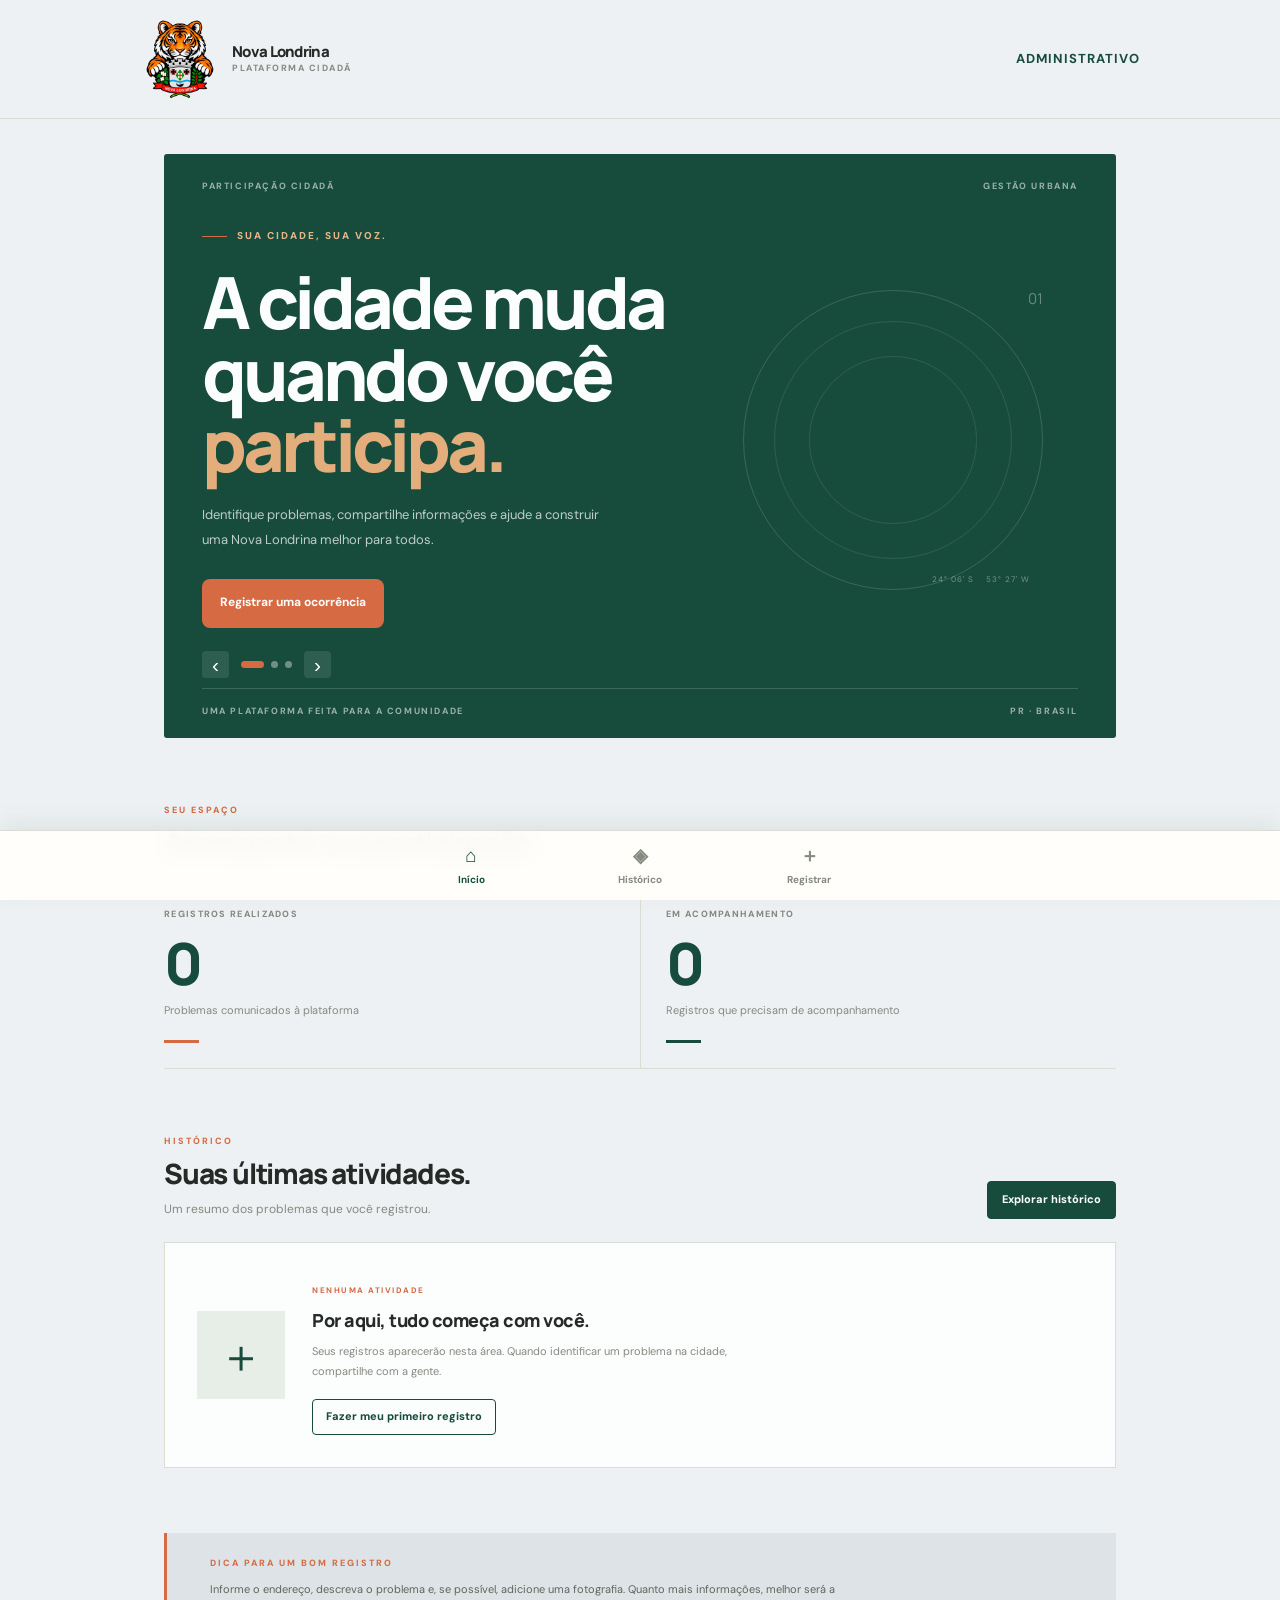
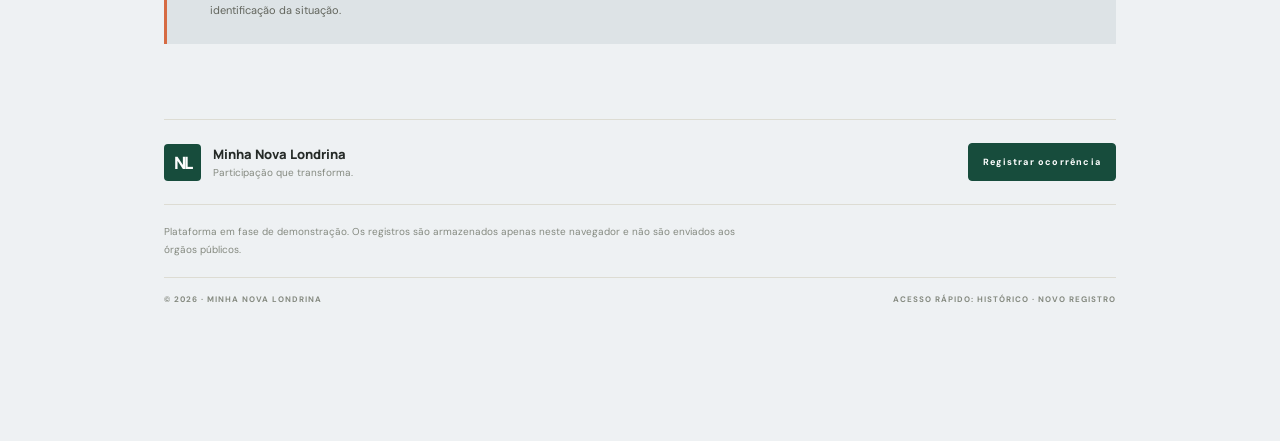
==== commit 694699e9: "Polindo Projeto" ====
--- a/index.html
+++ b/index.html
@@ -1,326 +1,334 @@
-
-<!DOCTYPE html>
-<html lang="pt-BR">
-<head>
-  <meta charset="UTF-8">
-  <meta name="viewport" content="width=device-width, initial-scale=1, viewport-fit=cover">
-  <meta name="theme-color" content="#174C3C">
-
-  <title>Minha Nova Londrina | Cidade em movimento</title>
-
-  <link rel="preconnect" href="https://fonts.googleapis.com">
-  <link rel="preconnect" href="https://fonts.gstatic.com" crossorigin>
-
-  <link href="https://fonts.googleapis.com/css2?family=DM+Sans:wght@400;500;600;700;800&family=Manrope:wght@400;500;600;700;800&display=swap" rel="stylesheet">
-
-  <link rel="stylesheet" href="style.css">
-  <script src="script.js" defer></script>
-</head>
-
-<body>
-
-<header class="topo">
-  <div class="topo-in">
-
-    <a href="index.html" class="identidade">
-      <img src="Tigre_e_Brasão_de_Nova_Londrina-removebg-preview (1).png" style="width: 80px;">
-
-      <div class="marca">
-        <strong>Nova Londrina</strong>
-        <span>PLATAFORMA CIDADÃ</span>
-      </div>
-    </a>
-
-    <div class="topo-direita">
-      <a class="admin-link" href="admin.html">Administrativo</a>
-    </div>
-
-  </div>
-</header>
-
-
-<main>
-
-  <!-- APRESENTAÇÃO -->
-
-  <section class="hero">
-
-    <div class="hero-topo">
-      <span>PARTICIPAÇÃO CIDADÃ</span>
-      <span>GESTÃO URBANA</span>
-    </div>
-
-    <div class="hero-carrossel" aria-roledescription="carrossel" aria-label="Destaques da plataforma">
-      <div class="hero-slides">
-        <article class="hero-slide is-active" data-slide="0" aria-hidden="false">
-          <span class="hero-etiqueta"><span class="etiqueta-linha"></span>SUA CIDADE, SUA VOZ.</span>
-          <h1>A cidade muda<br>quando voc&ecirc;<br><em>participa.</em></h1>
-          <p>Identifique problemas, compartilhe informa&ccedil;&otilde;es e ajude a construir uma Nova Londrina melhor para todos.</p>
-          <a href="cadastro.html" class="btn-principal"><span>Registrar uma ocorr&ecirc;ncia</span><span class="btn-seta">↗</span></a>
-        </article>
-        <article class="hero-slide" data-slide="1" aria-hidden="true">
-          <span class="hero-etiqueta"><span class="etiqueta-linha"></span>PARTICIPA&Ccedil;&Atilde;O CIDAD&Atilde;.</span>
-          <h1>Uma ideia<br>pode transformar<br><em>a cidade.</em></h1>
-          <p>Registre um problema do seu bairro e ajude a direcionar melhorias para os lugares que mais precisam.</p>
-          <a href="cadastro.html" class="btn-principal"><span>Fazer um registro</span><span class="btn-seta">↗</span></a>
-        </article>
-        <article class="hero-slide" data-slide="2" aria-hidden="true">
-          <span class="hero-etiqueta"><span class="etiqueta-linha"></span>ACOMPANHE DE PERTO.</span>
-          <h1>Transpar&ecirc;ncia<br>come&ccedil;a com<br><em>informa&ccedil;&atilde;o.</em></h1>
-          <p>Consulte seus registros, acompanhe os status e veja como a comunidade participa da transforma&ccedil;&atilde;o.</p>
-          <a href="registros.html" class="btn-principal"><span>Ver meu hist&oacute;rico</span><span class="btn-seta">↗</span></a>
-        </article>
-      </div>
-      <div class="hero-controles" aria-label="Controles do carrossel">
-        <button class="hero-seta" type="button" data-carousel="prev" aria-label="Slide anterior">‹</button>
-        <div class="hero-pontos">
-          <button class="hero-ponto is-active" type="button" data-slide-to="0" aria-label="Ir para o slide 1" aria-current="true"></button>
-          <button class="hero-ponto" type="button" data-slide-to="1" aria-label="Ir para o slide 2"></button>
-          <button class="hero-ponto" type="button" data-slide-to="2" aria-label="Ir para o slide 3"></button>
-        </div>
-        <button class="hero-seta" type="button" data-carousel="next" aria-label="Pr&oacute;ximo slide">›</button>
-      </div>
-      <div class="hero-visual" aria-hidden="true">
-        <div class="visual-circulo"></div>
-        <div class="visual-centro"><span>NL</span><small>CIDADE<br>EM MOVIMENTO</small></div>
-        <div class="visual-legenda"><span>24° 06' S</span><span>53° 27' W</span></div>
-        <div class="visual-numero">01</div>
-      </div>
-    </div>
-
-    <div class="hero-conteudo">
-
-      <div class="hero-texto-principal">
-
-        <span class="hero-etiqueta">
-          <span class="etiqueta-linha"></span>
-          SUA CIDADE, SUA VOZ.
-        </span>
-
-        <h1>
-          A cidade muda<br>
-          quando você<br>
-          <em>participa.</em>
-        </h1>
-
-        <p>
-          Identifique problemas, compartilhe informações
-          e ajude a construir uma Nova Londrina melhor
-          para todos.
-        </p>
-
-        <a href="cadastro.html" class="btn-principal">
-          <span>Registrar uma ocorrência</span>
-        </a>
-
-      </div>
-
-      <div class="hero-visual" aria-hidden="true">
-
-        <div class="visual-circulo"></div>
-
-        <div class="visual-centro">
-          <span>NL</span>
-          <small>CIDADE<br>EM MOVIMENTO</small>
-        </div>
-
-        <div class="visual-legenda">
-          <span>24° 06' S</span>
-          <span>53° 27' W</span>
-        </div>
-
-        <div class="visual-numero">01</div>
-
-      </div>
-
-    </div>
-
-    <div class="hero-rodape">
-      <span>UMA PLATAFORMA FEITA PARA A COMUNIDADE</span>
-      <span>PR · BRASIL</span>
-    </div>
-
-  </section>
-
-
-  <!-- INDICADORES -->
-
-  <section class="secao">
-
-    <div class="secao-cabecalho">
-
-      <div>
-        <span class="sobretitulo">SEU ESPAÇO</span>
-        <h2>Acompanhe sua participação.</h2>
-      </div>
-
-    </div>
-
-    <div class="stats">
-
-      <article class="stat-card">
-
-        <div class="stat-topo">
-          <span>REGISTROS REALIZADOS</span>
-        </div>
-
-        <div class="stat-numero" id="total">0</div>
-
-        <div class="stat-descricao">
-          Problemas comunicados à plataforma
-        </div>
-
-        <div class="stat-linha"></div>
-
-      </article>
-
-
-      <article class="stat-card stat-destaque">
-
-        <div class="stat-topo">
-          <span>EM ACOMPANHAMENTO</span>
-        </div>
-
-        <div class="stat-numero" id="andamento">0</div>
-
-        <div class="stat-descricao">
-          Registros que precisam de acompanhamento
-        </div>
-
-        <div class="stat-linha"></div>
-
-      </article>
-
-    </div>
-
-  </section>
-
-
-  <!-- REGISTROS -->
-
-  <section class="secao">
-
-    <div class="secao-cabecalho registros-cabecalho">
-
-      <div>
-        <span class="sobretitulo">HISTÓRICO</span>
-        <h2>Suas últimas atividades.</h2>
-
-        <p class="descricao">
-          Um resumo dos problemas que você registrou.
-        </p>
-      </div>
-
-      <a href="registros.html" class="link-ver">
-        Explorar histórico
-      </a>
-
-    </div>
-
-
-    <div class="vazio" id="vazio">
-
-      <div class="vazio-ilustracao">
-        <span>＋</span>
-      </div>
-
-      <div class="vazio-conteudo">
-
-        <span class="vazio-etiqueta">NENHUMA ATIVIDADE</span>
-
-        <h3>Por aqui, tudo começa com você.</h3>
-
-        <p>
-          Seus registros aparecerão nesta área.
-          Quando identificar um problema na cidade,
-          compartilhe com a gente.
-        </p>
-
-        <a href="cadastro.html" class="btn-secundario">
-          Fazer meu primeiro registro ↗
-        </a>
-
-      </div>
-
-    </div>
-
-    <ul class="lista" id="recentes" hidden></ul>
-
-  </section>
-
-
-  <!-- INFORMAÇÃO -->
-
-  <aside class="dica">
-
-    <div class="dica-numero"></div>
-
-    <div>
-      <span class="sobretitulo">DICA PARA UM BOM REGISTRO</span>
-
-      <p>
-        Informe o endereço, descreva o problema e,
-        se possível, adicione uma fotografia.
-        Quanto mais informações, melhor será a identificação
-        da situação.
-      </p>
-    </div>
-
-  </aside>
-
-
-  <!-- RODAPÉ -->
-
-  <footer class="rodape">
-
-    <div class="rodape-informacao">
-      <p>
-        Plataforma em fase de demonstração.
-        Os registros são armazenados apenas neste navegador
-        e não são enviados aos órgãos públicos.
-      </p>
-    </div>
-
-    <div class="rodape-final">
-      <span>© 2026 · MINHA NOVA LONDRINA</span>
-      <span>DESENVOLVIDO PARA A COMUNIDADE.</span>
-    </div>
-
-  </footer>
-
-</main>
-
-
-<!-- NAVEGAÇÃO -->
-
-<nav class="barra" aria-label="Navegação principal">
-
-  <ul>
-
-    <li>
-      <a href="index.html" aria-current="page">
-        <span class="nav-icone">⌂</span>
-        <span>Início</span>
-      </a>
-    </li>
-
-    <li>
-      <a href="registros.html">
-        <span class="nav-icone">◈</span>
-        <span>Histórico</span>
-      </a>
-    </li>
-
-    <li>
-      <a href="cadastro.html" class="nav-novo">
-        <span class="nav-icone">＋</span>
-        <span>Registrar</span>
-      </a>
-    </li>
-
-  </ul>
-
-</nav>
-
-</body>
-</html>
+
+<!DOCTYPE html>
+<html lang="pt-BR">
+<head>
+  <meta charset="UTF-8">
+  <meta name="viewport" content="width=device-width, initial-scale=1, viewport-fit=cover">
+  <meta name="theme-color" content="#174C3C">
+ 
+  <title>Futuro Urbano</title>
+  <link rel="icon" type="image/png" href="Tigre_e_Brasão_de_Nova_Londrina-removebg-preview (1).pngf">
+
+  <link rel="preconnect" href="https://fonts.googleapis.com">
+  <link rel="preconnect" href="https://fonts.gstatic.com" crossorigin>
+
+  <link href="https://fonts.googleapis.com/css2?family=DM+Sans:wght@400;500;600;700;800&family=Manrope:wght@400;500;600;700;800&display=swap" rel="stylesheet">
+
+  <link rel="stylesheet" href="style.css">
+  <script src="script.js" defer></script>
+</head>
+
+<body>
+
+<header class="topo">
+  <div class="topo-in">
+
+    <a href="index.html" class="identidade">
+      <img src="Tigre_e_Brasão_de_Nova_Londrina-removebg-preview (1).png" style="width: 80px;">
+
+      <div class="marca">
+        <strong>Nova Londrina</strong>
+        <span>PLATAFORMA CIDADÃ</span>
+      </div>
+    </a>
+
+    <div class="topo-direita">
+      <a class="admin-link" href="admin.html">Administrativo</a>
+    </div>
+
+  </div>
+</header>
+
+
+<main>
+
+  <!-- APRESENTAÇÃO -->
+
+  <section class="hero">
+
+    <div class="hero-topo">
+      <span>PARTICIPAÇÃO CIDADÃ</span>
+      <span>GESTÃO URBANA</span>
+    </div>
+
+    <div class="hero-carrossel" aria-roledescription="carrossel" aria-label="Destaques da plataforma">
+      <div class="hero-slides">
+        <article class="hero-slide is-active" data-slide="0" aria-hidden="false">
+          <span class="hero-etiqueta"><span class="etiqueta-linha"></span>SUA CIDADE, SUA VOZ.</span>
+          <h1>A cidade muda<br>quando voc&ecirc;<br><em>participa.</em></h1>
+          <p>Identifique problemas, compartilhe informa&ccedil;&otilde;es e ajude a construir uma Nova Londrina melhor para todos.</p>
+          <a href="cadastro.html" class="btn-principal"><span>Registrar uma ocorr&ecirc;ncia</span><span class="btn-seta">↗</span></a>
+        </article>
+        <article class="hero-slide" data-slide="1" aria-hidden="true">
+          <span class="hero-etiqueta"><span class="etiqueta-linha"></span>PARTICIPA&Ccedil;&Atilde;O CIDAD&Atilde;.</span>
+          <h1>Uma ideia<br>pode transformar<br><em>a cidade.</em></h1>
+          <p>Registre um problema do seu bairro e ajude a direcionar melhorias para os lugares que mais precisam.</p>
+          <a href="cadastro.html" class="btn-principal"><span>Fazer um registro</span><span class="btn-seta">↗</span></a>
+        </article>
+        <article class="hero-slide" data-slide="2" aria-hidden="true">
+          <span class="hero-etiqueta"><span class="etiqueta-linha"></span>ACOMPANHE DE PERTO.</span>
+          <h1>Transpar&ecirc;ncia<br>come&ccedil;a com<br><em>informa&ccedil;&atilde;o.</em></h1>
+          <p>Consulte seus registros, acompanhe os status e veja como a comunidade participa da transforma&ccedil;&atilde;o.</p>
+          <a href="registros.html" class="btn-principal"><span>Ver meu hist&oacute;rico</span><span class="btn-seta">↗</span></a>
+        </article>
+      </div>
+      <div class="hero-controles" aria-label="Controles do carrossel">
+        <button class="hero-seta" type="button" data-carousel="prev" aria-label="Slide anterior">‹</button>
+        <div class="hero-pontos">
+          <button class="hero-ponto is-active" type="button" data-slide-to="0" aria-label="Ir para o slide 1" aria-current="true"></button>
+          <button class="hero-ponto" type="button" data-slide-to="1" aria-label="Ir para o slide 2"></button>
+          <button class="hero-ponto" type="button" data-slide-to="2" aria-label="Ir para o slide 3"></button>
+        </div>
+        <button class="hero-seta" type="button" data-carousel="next" aria-label="Pr&oacute;ximo slide">›</button>
+      </div>
+      <div class="hero-visual" aria-hidden="true">
+        <div class="visual-circulo"></div>
+        <div class="visual-legenda"><span>24° 06' S</span><span>53° 27' W</span></div>
+        <div class="visual-numero">01</div>
+      </div>
+    </div>
+
+    <div class="hero-conteudo"> 
+
+      <div class="hero-texto-principal">
+
+        <span class="hero-etiqueta">
+          <span class="etiqueta-linha"></span>
+          SUA CIDADE, SUA VOZ.
+        </span>
+
+        <h1>
+          A cidade muda<br>
+          quando você<br>
+          <em>participa.</em>
+        </h1>
+
+        <p>
+          Identifique problemas, compartilhe informações
+          e ajude a construir uma Nova Londrina melhor
+          para todos.
+        </p>
+
+        <a href="cadastro.html" class="btn-principal">
+          <span>Registrar uma ocorrência</span>
+        </a>
+
+      </div>
+
+      <div class="hero-visual" aria-hidden="true">
+
+        <div class="visual-circulo"></div>
+
+        <div class="visual-centro">
+          <span>NL</span>
+          <small>CIDADE<br>EM MOVIMENTO</small>
+        </div>
+
+        <div class="visual-legenda">
+          <span>24° 06' S</span>
+          <span>53° 27' W</span>
+        </div>
+
+        <div class="visual-numero">01</div>
+
+      </div>
+
+    </div>
+
+    <div class="hero-rodape">
+      <span>UMA PLATAFORMA FEITA PARA A COMUNIDADE</span>
+      <span>PR · BRASIL</span>
+    </div>
+
+  </section>
+
+
+  <!-- INDICADORES -->
+
+  <section class="secao">
+
+    <div class="secao-cabecalho">
+
+      <div>
+        <span class="sobretitulo">SEU ESPAÇO</span>
+        <h2>Acompanhe sua participação.</h2>
+      </div>
+
+    </div>
+
+    <div class="stats">
+
+      <article class="stat-card">
+
+        <div class="stat-topo">
+          <span>REGISTROS REALIZADOS</span>
+        </div>
+
+        <div class="stat-numero" id="total">0</div>
+
+        <div class="stat-descricao">
+          Problemas comunicados à plataforma
+        </div>
+
+        <div class="stat-linha"></div>
+
+      </article>
+
+
+      <article class="stat-card stat-destaque">
+
+        <div class="stat-topo">
+          <span>EM ACOMPANHAMENTO</span>
+        </div>
+
+        <div class="stat-numero" id="andamento">0</div>
+
+        <div class="stat-descricao">
+          Registros que precisam de acompanhamento
+        </div>
+
+        <div class="stat-linha"></div>
+
+      </article>
+
+    </div>
+
+  </section>
+
+
+  <!-- REGISTROS -->
+
+  <section class="secao">
+
+    <div class="secao-cabecalho registros-cabecalho">
+
+      <div>
+        <span class="sobretitulo">HISTÓRICO</span>
+        <h2>Suas últimas atividades.</h2>
+
+        <p class="descricao">
+          Um resumo dos problemas que você registrou.
+        </p>
+      </div>
+
+      <a href="registros.html" class="link-ver">
+        Explorar histórico
+      </a>
+
+    </div>
+
+
+    <div class="vazio" id="vazio">
+
+      <div class="vazio-ilustracao">
+        <span>＋</span>
+      </div>
+
+      <div class="vazio-conteudo">
+
+        <span class="vazio-etiqueta">NENHUMA ATIVIDADE</span>
+
+        <h3>Por aqui, tudo começa com você.</h3>
+
+        <p>
+          Seus registros aparecerão nesta área.
+          Quando identificar um problema na cidade,
+          compartilhe com a gente.
+        </p>
+
+        <a href="cadastro.html" class="btn-secundario">
+          Fazer meu primeiro registro
+        </a>
+
+      </div>
+
+    </div>
+
+    <ul class="lista" id="recentes" hidden></ul>
+
+  </section>
+
+
+  <!-- INFORMAÇÃO -->
+
+  <aside class="dica">
+
+    <div class="dica-numero"></div>
+
+    <div>
+      <span class="sobretitulo">DICA PARA UM BOM REGISTRO</span>
+
+      <p>
+        Informe o endereço, descreva o problema e,
+        se possível, adicione uma fotografia.
+        Quanto mais informações, melhor será a identificação
+        da situação.
+      </p>
+    </div>
+
+  </aside>
+
+
+  <!-- RODAPÉ -->
+
+  <footer class="rodape">
+
+    <div class="rodape-principal">
+      <div class="rodape-marca">
+        <div class="logo logo-pequeno">NL</div>
+        <div><strong>Minha Nova Londrina</strong><span>Participa&ccedil;&atilde;o que transforma.</span></div>
+      </div>
+      <a class="rodape-link" href="cadastro.html">Registrar ocorr&ecirc;ncia <span>&nearr;</span></a>
+    </div>
+
+    <div class="rodape-informacao">
+      <p>
+        Plataforma em fase de demonstração.
+        Os registros são armazenados apenas neste navegador
+        e não são enviados aos órgãos públicos.
+      </p>
+    </div>
+
+    <div class="rodape-final">
+      <span>© 2026 · MINHA NOVA LONDRINA</span>
+      <span>ACESSO R&Aacute;PIDO: <a href="registros.html">HIST&Oacute;RICO</a> &middot; <a href="cadastro.html">NOVO REGISTRO</a></span>
+    </div>
+
+  </footer>
+
+</main>
+
+
+<!-- NAVEGAÇÃO -->
+
+<nav class="barra" aria-label="Navegação principal">
+
+  <ul>
+
+    <li>
+      <a href="index.html" aria-current="page">
+        <span class="nav-icone">⌂</span>
+        <span>Início</span>
+      </a>
+    </li>
+
+    <li>
+      <a href="registros.html">
+        <span class="nav-icone">◈</span>
+        <span>Histórico</span>
+      </a>
+    </li>
+
+    <li>
+      <a href="cadastro.html" class="nav-novo">
+        <span class="nav-icone">＋</span>
+        <span>Registrar</span>
+      </a>
+    </li>
+
+  </ul>
+
+</nav>
+
+</body>
+</html>
--- a/style.css
+++ b/style.css
@@ -1,1405 +1,1417 @@
-
-/* ==========================================
-   MINHA NOVA LONDRINA
-   IDENTIDADE EDITORIAL / URBANA
-========================================== */
-
-:root {
-  --green: #174C3C;
-  --green-dark: #10382D;
-  --green-light: #E7EEE8;
-
-  --paper: #F1F3F4;
-  --white: #FFFEFA;
-  --sand: #E2E7E9;
-
-  --orange: #D66B43;
-  --orange-light: #F2E3DA;
-
-  --ink: #252A27;
-  --muted: #858A80;
-  --line: #DDDCD3;
-
-  --font: "DM Sans", sans-serif;
-  --display: "Manrope", sans-serif;
-
-  --content: 1000px;
-  --transition: .25s ease;
-}
-
-
-/* RESET */
-
-* {
-  margin: 0;
-  padding: 0;
-  box-sizing: border-box;
-}
-
-[hidden] {
-  display: none !important;
-}
-
-html {
-  scroll-behavior: smooth;
-}
-
-body {
-  font-family: var(--font);
-  background: var(--paper);
-  color: var(--ink);
-  line-height: 1.6;
-
-  padding-bottom:
-    calc(85px + env(safe-area-inset-bottom, 0px));
-
-  -webkit-font-smoothing: antialiased;
-}
-
-a {
-  color: inherit;
-  text-decoration: none;
-}
-
-button, a {
-  -webkit-tap-highlight-color: transparent;
-}
-
-a:focus-visible,
-button:focus-visible {
-  outline: 3px solid var(--orange);
-  outline-offset: 4px;
-}
-
-
-/* CABEÇALHO */
-
-.topo {
-  position: relative;
-  z-index: 20;
-
-  background: var(--paper);
-  border-bottom: 1px solid var(--line);
-
-  padding:
-    calc(19px + env(safe-area-inset-top, 0px))
-    24px 19px;
-}
-
-.topo-in {
-  max-width: var(--content);
-  margin: auto;
-
-  display: flex;
-  align-items: center;
-  justify-content: space-between;
-}
-
-.identidade {
-  display: flex;
-  align-items: center;
-  gap: 12px;
-}
-
-.logo {
-  width: 43px;
-  height: 43px;
-
-  display: grid;
-  place-items: center;
-
-  background: var(--green);
-  color: var(--white);
-
-  font-family: var(--display);
-  font-size: 20px;
-  font-weight: 800;
-  letter-spacing: -2px;
-
-  border-radius: 4px;
-}
-
-.logo span {
-  color: var(--orange);
-}
-
-.marca strong {
-  display: block;
-
-  font-family: var(--display);
-  font-size: 15px;
-  font-weight: 800;
-  letter-spacing: -.7px;
-  line-height: 1.2;
-
-  text-transform: none;
-}
-
-.marca > span {
-  display: block;
-  margin-top: 0px;
-  font-size: 9px;
-  font-weight: 700;
-  letter-spacing: 1.5px;
-
-  color: var(--muted);
-}
-
-.topo-direita {
-  display: flex;
-  align-items: center;
-  gap: 18px;
-}
-
-.topo-direita a {
-  font-weight: bold;
-  font-size: 13px;
-}
-
-.cidade-status {
-  display: flex;
-  align-items: center;
-  gap: 8px;
-
-  font-size: 9px;
-  font-weight: 800;
-  letter-spacing: 1px;
-}
-
-.status-dot {
-  width: 7px;
-  height: 7px;
-
-  background: var(--green);
-  border-radius: 50%;
-}
-
-.perfil {
-  width: 38px;
-  height: 38px;
-
-  display: grid;
-  place-items: center;
-
-  background: var(--sand);
-  color: var(--green);
-
-  border-radius: 50%;
-  font-size: 18px;
-
-  transition: var(--transition);
-}
-
-.perfil:hover {
-  background: var(--green);
-  color: white;
-}
-
-
-/* CONTEÚDO */
-
-main {
-  width: 100%;
-  max-width: var(--content);
-
-  margin: auto;
-  padding: 35px 24px;
-}
-
-.secao {
-  margin-top: 65px;
-}
-
-/* PÁGINAS INTERNAS */
-.page-intro { display:flex; justify-content:space-between; gap:24px; padding:24px 0 34px; border-bottom:1px solid var(--line); }
-.page-intro h1 { font-family:var(--display); font-size:clamp(38px,6vw,62px); line-height:1; letter-spacing:-3px; }
-.page-intro h1 em { color:var(--orange); font-style:normal; }
-.page-intro p { max-width:500px; margin-top:14px; color:var(--muted); font-size:13px; }
-.page-mark { align-self:flex-end; color:var(--muted); font-size:10px; letter-spacing:1px; }
-.topo-acoes { display:flex; align-items:center; gap:14px; }
-.admin-link { color:var(--green); font-size:10px; font-weight:800; letter-spacing:1px; text-transform:uppercase; }
-.admin-link:hover { color:var(--orange); }
-.form-layout { display:grid; grid-template-columns: .8fr 1.2fr; gap:65px; padding-top:48px; }
-.form-context { padding-top:5px; }
-.context-number { color:var(--orange); font:800 55px/1 var(--display); letter-spacing:-3px; }
-.form-context h2 { margin-top:18px; font:800 27px/1.15 var(--display); letter-spacing:-1px; }
-.form-context p { margin-top:14px; color:var(--muted); font-size:12px; line-height:1.9; }
-.context-tip { display:flex; gap:12px; margin-top:36px; padding:15px; border-left:3px solid var(--orange); background:var(--sand); color:#62655D; font-size:11px; }
-.context-tip strong { color:var(--orange); font-size:9px; letter-spacing:1px; }
-.registro-form { padding:30px; background:var(--white); border:1px solid var(--line); }
-.field { margin-bottom:21px; }
-.field label { display:block; margin-bottom:8px; font-size:11px; font-weight:800; letter-spacing:.3px; }
-.field label span { color:var(--orange); }
-.field label small, .label-line small { color:var(--muted); font-size:10px; font-weight:400; }
-.label-line { display:flex; justify-content:space-between; align-items:baseline; }
-.registro-form input, .registro-form select, .registro-form textarea { width:100%; border:1px solid var(--line); border-radius:0; padding:12px 13px; background:#fff; color:var(--ink); font:13px var(--font); }
-.registro-form input, .registro-form select { min-height:46px; }
-.registro-form textarea { resize:vertical; min-height:125px; }
-.registro-form input:focus, .registro-form select:focus, .registro-form textarea:focus { outline:2px solid var(--orange); outline-offset:1px; border-color:var(--orange); }
-.form-submit { border:0; cursor:pointer; margin-top:3px; width:100%; justify-content:center; gap:0; }
-.form-note { margin-top:13px; text-align:center; color:var(--muted); font-size:10px; }
-.form-message { display:none; margin-top:17px; padding:13px; background:var(--green-light); color:var(--green); font-size:12px; font-weight:700; }
-.form-message.is-visible { display:block; }
-.history-toolbar { display:flex; align-items:end; justify-content:space-between; gap:20px; margin-top:48px; padding-bottom:20px; border-bottom:1px solid var(--line); }
-.history-toolbar h2 { font:800 27px/1.2 var(--display); letter-spacing:-1px; }
-.history-list { display:grid; gap:12px; margin-top:22px; }
-.history-card { display:grid; grid-template-columns:minmax(0, 1fr) minmax(270px, .82fr); background:var(--white); border:1px solid var(--line); }
-.history-card-content { padding:22px 24px; }
-.history-card-visuals { display:grid; grid-template-columns:1fr; gap:10px; padding:14px; background:var(--white); border-left:1px solid var(--line); }
-.history-photo, .history-map { min-width:0; overflow:hidden; background:var(--white); border:1px solid var(--line); }
-.history-photo { width:180px; max-width:100%; margin-top:16px; }
-.history-photo img { display:block; width:100%; height:auto; max-height:120px; object-fit:contain; background:var(--white); }
-.history-map iframe { display:block; width:100%; height:180px; border:0; }
-.history-map a { display:block; padding:9px 11px; color:var(--green); font-size:10px; font-weight:800; }
-.history-card-top, .history-meta { display:flex; justify-content:space-between; gap:15px; align-items:center; }
-.history-category, .history-status { font-size:9px; font-weight:800; letter-spacing:1.2px; text-transform:uppercase; }
-.history-category { color:var(--orange); }.history-status { color:var(--green); }
-.history-card h3 { margin-top:13px; font:800 20px/1.2 var(--display); letter-spacing:-.7px; }
-.history-card p { margin-top:8px; color:var(--muted); font-size:12px; }
-.history-meta { margin-top:18px; padding-top:12px; border-top:1px solid var(--line); color:var(--muted); font-size:10px; }
-.history-delete { margin-top:16px; padding:8px 11px; border:1px solid var(--orange); background:transparent; color:var(--orange); font:700 10px var(--font); cursor:pointer; transition:var(--transition); }
-.history-delete:hover { background:var(--orange); color:var(--white); }
-.location-button { display:block; margin-top:9px; padding:8px 11px; border:1px solid var(--green); background:var(--green-light); color:var(--green); font:700 10px var(--font); cursor:pointer; }
-.location-button:hover { background:var(--green); color:var(--white); }
-.field-help { display:block; margin-top:6px; color:var(--muted); font-size:10px; }
-.photo-upload { display:inline-flex; align-items:center; padding:5px 9px; background:var(--orange); color:var(--white); font-size:10px; font-weight:800; cursor:pointer; transition:var(--transition); }
-.field .photo-upload { display:inline-flex; width:max-content; }
-.photo-upload:hover { background:var(--green); }
-button, .btn-principal, .link-ver, .rodape-link, .btn-secundario, .photo-upload, .location-button { border-radius:4px; }
-.admin-summary { display:grid; grid-template-columns:repeat(3,1fr); gap:0; margin-top:42px; border-top:1px solid var(--line); border-bottom:1px solid var(--line); }
-.admin-summary > div { padding:20px 24px 18px 0; }.admin-summary > div + div { padding-left:24px; border-left:1px solid var(--line); }
-.admin-summary strong { display:block; margin-top:4px; color:var(--green); font:800 37px/1 var(--display); }
-.admin-dashboard { display:grid; grid-template-columns:1.35fr .65fr; gap:18px; margin-top:38px; }
-.dashboard-map, .dashboard-chart { padding:24px; background:var(--white); border:1px solid var(--line); }
-.dashboard-heading h2, .dashboard-chart h2 { font:800 22px/1.2 var(--display); letter-spacing:-.8px; }
-.all-map { height:330px; margin-top:18px; background:var(--green-light); z-index:1; }
-.fallback-map { display:block; width:100%; height:100%; border:0; }
-.map-fallback-note { padding:8px 12px; color:var(--muted); font-size:10px; }
-.map-empty { margin-top:12px; color:var(--muted); font-size:11px; }
-.category-chart { display:grid; gap:19px; margin-top:25px; }
-.category-label { display:flex; justify-content:space-between; gap:10px; color:var(--ink); font-size:11px; }.category-label strong { color:var(--orange); }
-.category-track { height:7px; margin-top:7px; background:var(--green-light); }.category-track i { display:block; height:100%; background:var(--orange); }
-.admin-toolbar { display:flex; align-items:end; justify-content:space-between; gap:20px; margin-top:48px; padding-bottom:20px; border-bottom:1px solid var(--line); }
-.admin-toolbar h2 { font:800 27px/1.2 var(--display); letter-spacing:-1px; }
-.admin-list { display:grid; gap:18px; margin-top:22px; }
-.admin-card { display:grid; grid-template-columns:1.2fr .8fr; background:var(--white); border:1px solid var(--line); }
-.admin-card-content { padding:23px 24px; }.admin-map { min-height:250px; background:var(--green-light); border-left:1px solid var(--line); }
-.map-frame { display:block; width:100%; height:220px; border:0; }.map-link { display:block; padding:11px 14px; color:var(--green); font-size:10px; font-weight:800; }
-.map-missing { display:grid; min-height:220px; padding:24px; place-items:center; text-align:center; color:var(--muted); font-size:11px; }
-.report-photo { display:block; max-width:180px; max-height:120px; margin-top:16px; object-fit:cover; }
-.admin-actions { display:flex; gap:9px; margin-top:18px; }.admin-actions button { padding:8px 13px; border:1px solid var(--green); background:transparent; color:var(--green); font:700 10px var(--font); cursor:pointer; }.admin-actions .admin-delete { border-color:var(--orange); color:var(--orange); }.admin-actions button:hover { background:var(--green); color:var(--white); }.admin-actions .admin-delete:hover { background:var(--orange); }
-.admin-actions .admin-complete { border-color:var(--green); color:var(--green); }.admin-actions .admin-complete:hover { background:var(--green); color:var(--white); }.admin-actions .admin-complete.is-done { opacity:.55; cursor:default; }
-.status-concluido { color:var(--green); }.status-aberto { color:var(--orange); }
-.status-em_analise { color:#9a6a16; }.status-rejeitado { color:#9b3b35; }
-.admin-insights { display:grid; grid-template-columns:1.35fr .65fr; gap:18px; margin-top:18px; }
-.insight-highlight { display:flex; min-height:170px; flex-direction:column; justify-content:center; }
-.insight-highlight strong { margin-top:12px; color:var(--green); font:800 52px/1 var(--display); letter-spacing:-3px; }
-.insight-highlight p { margin-top:8px; color:var(--muted); font-size:12px; }
-.monthly-chart { display:flex; align-items:end; justify-content:space-around; gap:10px; height:105px; margin-top:20px; padding-top:17px; border-bottom:1px solid var(--line); }
-.month-bar { display:flex; height:100%; flex:1; min-width:28px; align-items:center; flex-direction:column; justify-content:end; gap:4px; }
-.month-bar strong { color:var(--green); font-size:10px; }
-.month-bar i { display:block; width:18px; min-height:8px; background:var(--orange); border-radius:3px 3px 0 0; }
-.month-bar small { color:var(--muted); font-size:9px; text-transform:uppercase; }
-.chart-empty { color:var(--muted); font-size:11px; }
-.admin-filtros { display:grid; grid-template-columns:minmax(220px, 1.5fr) 1fr 1fr auto; align-items:end; gap:12px; margin-top:30px; padding:18px; background:var(--white); border:1px solid var(--line); }
-.admin-filtros label { display:block; margin-bottom:6px; color:var(--muted); font-size:9px; font-weight:800; letter-spacing:.8px; text-transform:uppercase; }
-.admin-filtros input, .admin-filtros select { width:100%; min-height:40px; padding:8px 10px; border:1px solid var(--line); background:var(--white); color:var(--ink); font:12px var(--font); }
-.admin-filtros input:focus, .admin-filtros select:focus { outline:2px solid var(--orange); outline-offset:1px; border-color:var(--orange); }
-.filtro-busca { position:relative; }
-.search-suggestions { position:absolute; z-index:15; top:100%; left:0; right:0; overflow:hidden; margin-top:4px; background:var(--white); border:1px solid var(--line); box-shadow:0 10px 24px rgba(23,76,60,.12); }
-.search-result { display:flex; width:100%; padding:10px 12px; align-items:flex-start; flex-direction:column; gap:2px; border:0; border-bottom:1px solid var(--line); background:var(--white); color:var(--ink); text-align:left; cursor:pointer; }
-.search-result:last-child { border-bottom:0; }
-.search-result:hover, .search-result:focus-visible { background:var(--green-light); }
-.search-result strong { color:var(--green); font-size:11px; }
-.search-result span, .search-empty { color:var(--muted); font-size:10px; }
-.search-empty { margin:0; padding:11px 12px; }
-.export-button { min-height:40px; padding:8px 14px; border:1px solid var(--green); background:var(--green); color:var(--white); font:800 10px var(--font); letter-spacing:.7px; text-transform:uppercase; cursor:pointer; transition:var(--transition); }
-.export-button:hover { background:var(--green-dark); }
-.result-count { margin-top:14px; color:var(--muted); font-size:10px; }
-.status-control-label { align-self:center; margin-right:-3px; color:var(--muted); font-size:9px; font-weight:800; text-transform:uppercase; }
-.status-control { min-height:31px; padding:5px 7px; border:1px solid var(--line); background:var(--paper); color:var(--green); font:700 10px var(--font); }
-.toast { position:fixed; z-index:120; right:22px; bottom:24px; max-width:310px; padding:13px 16px; background:var(--green-dark); color:var(--white); font-size:11px; box-shadow:0 10px 30px rgba(0,0,0,.16); opacity:0; pointer-events:none; transform:translateY(12px); transition:var(--transition); }
-.toast.is-visible { opacity:1; transform:none; }
-.admin-modal { position:fixed; inset:0; z-index:130; display:grid; place-items:center; padding:20px; background:rgba(16,56,45,.72); }
-.admin-modal-card { position:relative; width:min(100%, 520px); padding:30px; background:var(--paper); box-shadow:0 24px 70px rgba(0,0,0,.25); }
-.admin-modal-close { position:absolute; top:14px; right:15px; width:32px; height:32px; border:1px solid var(--line); background:var(--white); color:var(--green); font-size:22px; line-height:1; cursor:pointer; }
-.admin-modal-card h2 { margin-top:8px; font:800 28px/1.15 var(--display); letter-spacing:-1px; }
-.admin-modal-intro { margin-top:8px; color:var(--muted); font-size:12px; }
-.edit-form { display:grid; gap:8px; margin-top:22px; }
-.edit-form label { color:var(--ink); font-size:10px; font-weight:800; letter-spacing:.7px; text-transform:uppercase; }
-.edit-form input, .edit-form textarea { width:100%; padding:10px 12px; border:1px solid var(--line); background:var(--white); color:var(--ink); font:13px var(--font); resize:vertical; }
-.edit-form input:focus, .edit-form textarea:focus { outline:2px solid var(--orange); outline-offset:1px; border-color:var(--orange); }
-.edit-form-error { padding:10px; background:var(--orange-light); color:var(--orange); font-size:11px; font-weight:700; }
-.edit-form-actions { display:flex; justify-content:flex-end; gap:9px; margin-top:10px; }
-.admin-modal-secondary, .admin-modal-primary { min-height:40px; padding:8px 14px; font:800 10px var(--font); letter-spacing:.7px; text-transform:uppercase; cursor:pointer; }
-.admin-modal-secondary { border:1px solid var(--line); background:var(--white); color:var(--muted); }
-.admin-modal-primary { border:1px solid var(--green); background:var(--green); color:var(--white); }
-
-.admin-page { padding-bottom:0; }
-.login-painel { position:fixed; inset:0; z-index:100; display:grid; place-items:center; padding:24px; background:var(--green-dark); animation:login-entrada .45s ease both; transition:opacity .4s ease; }
-.login-painel.is-hidden { opacity:0; pointer-events:none; }
-.login-card { width:min(100%, 430px); padding:34px; background:var(--paper); border:1px solid rgba(255,255,255,.2); box-shadow:0 24px 70px rgba(0,0,0,.28); animation:login-card-entrada .55s .08s ease both; }
-.login-brand { display:flex; align-items:center; gap:10px; margin-bottom:34px; color:var(--green); }
-.login-brand img { width:48px; height:48px; object-fit:contain; }
-.login-brand span { display:grid; gap:1px; }
-.login-brand strong { font:800 14px/1 var(--display); letter-spacing:-.4px; }
-.login-brand small { color:var(--muted); font-size:8px; font-weight:800; letter-spacing:1px; }
-.login-card h1 { margin-top:8px; font:800 clamp(30px, 6vw, 42px)/1 var(--display); letter-spacing:-2px; }
-.login-card h1 em { color:var(--orange); font-style:normal; }
-.login-card > p { margin-top:12px; color:var(--muted); font-size:12px; }
-.login-form { display:grid; gap:8px; margin-top:24px; }
-.login-form label { color:var(--ink); font-size:10px; font-weight:800; letter-spacing:.7px; text-transform:uppercase; }
-.login-form input { width:100%; min-height:44px; padding:10px 12px; border:1px solid var(--line); background:var(--white); color:var(--ink); font:13px var(--font); }
-.login-form input:focus { outline:2px solid var(--orange); outline-offset:1px; border-color:var(--orange); }
-.login-form button { min-height:44px; margin-top:10px; border:0; background:var(--green); color:var(--white); font:800 11px var(--font); letter-spacing:1px; text-transform:uppercase; cursor:pointer; transition:var(--transition); }
-.login-form button:hover { background:var(--green-dark); }
-.login-error { margin:4px 0 0; color:var(--orange); font-size:11px; font-weight:700; }
-@keyframes login-entrada { from { opacity:0; } to { opacity:1; } }
-@keyframes login-card-entrada { from { opacity:0; transform:translateY(18px) scale(.98); } to { opacity:1; transform:none; } }
-
-
-/* HERO */
-
-.hero {
-  position: relative;
-  overflow: hidden;
-
-  min-height: 470px;
-
-  display: flex;
-  flex-direction: column;
-
-  padding: 25px 38px 20px;
-
-  background: var(--green);
-  color: var(--white);
-
-  border-radius: 3px;
-}
-
-.hero-topo,
-.hero-rodape {
-  display: flex;
-  justify-content: space-between;
-
-  font-size: 9px;
-  font-weight: 700;
-  letter-spacing: 1.6px;
-
-  color: rgba(255,255,255,.57);
-}
-
-.hero-conteudo {
-  position: relative;
-  z-index: 2;
-
-  flex: 1;
-
-  display: flex;
-  align-items: center;
-}
-
-.hero > .hero-conteudo { display:none; }
-.hero-carrossel { position:relative; z-index:2; flex:1; display:flex; align-items:center; }
-.hero-slides { position:relative; z-index:2; width:100%; min-height:310px; }
-.hero-slide { display:none; max-width:550px; padding:35px 0 60px; }
-.hero-slide.is-active { display:block; animation:hero-slide-in .55s ease both; }
-.hero-slide p { max-width:400px; margin-top:23px; font-size:13px; line-height:1.9; color:rgba(255,255,255,.72); }
-.hero-controles { position:absolute; z-index:4; bottom:10px; left:0; display:flex; align-items:center; gap:12px; }
-.hero-pontos { display:flex; align-items:center; gap:7px; }
-.hero-seta, .hero-ponto { border:0; cursor:pointer; }
-.hero-seta { width:27px; height:27px; display:grid; place-items:center; background:rgba(255,255,255,.1); color:var(--white); font-size:21px; line-height:1; transition:var(--transition); }
-.hero-seta:hover, .hero-seta:focus-visible { background:var(--orange); }
-.hero-ponto { width:7px; height:7px; padding:0; background:rgba(255,255,255,.38); border-radius:50%; transition:var(--transition); }
-.hero-ponto.is-active { width:23px; background:var(--orange); border-radius:5px; }
-.hero-ponto:focus-visible { outline:2px solid var(--white); outline-offset:3px; }
-@keyframes hero-slide-in { from { opacity:0; transform:translateX(16px); } to { opacity:1; transform:none; } }
-
-.hero-texto-principal {
-  max-width: 550px;
-  padding: 35px 0 45px;
-}
-
-.hero-etiqueta {
-  display: flex;
-  align-items: center;
-  gap: 10px;
-
-  color: #E6B68B;
-
-  font-size: 10px;
-  font-weight: 800;
-  letter-spacing: 2px;
-
-  margin-bottom: 22px;
-}
-
-.etiqueta-linha {
-  width: 25px;
-  height: 1px;
-  background: var(--orange);
-}
-
-.hero h1 {
-  font-family: var(--display);
-  font-size: clamp(43px, 7vw, 72px);
-
-  font-weight: 800;
-  line-height: .99;
-
-  letter-spacing: -4px;
-}
-
-.hero h1 em {
-  color: #E4AD7C;
-  font-style: normal;
-}
-
-.hero-texto-principal p {
-  max-width: 400px;
-
-  margin-top: 23px;
-
-  font-size: 13px;
-  line-height: 1.9;
-
-  color: rgba(255,255,255,.72);
-}
-
-.btn-principal {
-  display: inline-flex;
-  align-items: center;
-  justify-content: space-between;
-  gap: 28px;
-  min-height: 49px;
-  padding: 0 18px;
-  margin-top: 26px;
-  background: var(--orange);
-  color: white;
-  font-size: 12px;
-  font-weight: 700;
-  transition: var(--transition);
-  border-radius: 8px;
-}
-
-.btn-principal:hover {
-  background: #E47D55;
-  transform: translateY(-3px);
-}
-
-.btn-seta {
-  font-size: 19px;
-}
-
-
-/* VISUAL DO HERO */
-
-.hero-visual {
-  position: absolute;
-
-  width: 370px;
-  height: 370px;
-
-  right: 0;
-  top: 50%;
-
-  transform: translateY(-50%);
-
-  display: grid;
-  place-items: center;
-
-  pointer-events: none;
-}
-
-.visual-circulo {
-  position: absolute;
-
-  width: 300px;
-  height: 300px;
-
-  border: 1px solid rgba(255,255,255,.15);
-  border-radius: 50%;
-}
-
-.visual-circulo::before,
-.visual-circulo::after {
-  content: "";
-
-  position: absolute;
-  inset: 30px;
-
-  border: 1px solid rgba(255,255,255,.10);
-  border-radius: 50%;
-}
-
-.visual-circulo::after {
-  inset: 65px;
-}
-
-.visual-centro {
-  width: 135px;
-  height: 135px;
-
-  display: flex;
-  flex-direction: column;
-  align-items: center;
-  justify-content: center;
-
-  background: var(--green-dark);
-  border: 1px solid rgba(255,255,255,.15);
-
-  border-radius: 50%;
-}
-
-.visual-centro span {
-  font-family: var(--display);
-  font-size: 48px;
-  font-weight: 800;
-  letter-spacing: -5px;
-}
-
-.visual-centro small {
-  margin-top: 5px;
-
-  font-size: 7px;
-  line-height: 1.4;
-  letter-spacing: 1.5px;
-  text-align: center;
-
-  color: #E4AD7C;
-}
-
-.visual-legenda {
-  position: absolute;
-  bottom: 40px;
-  right: 48px;
-
-  display: flex;
-  gap: 12px;
-
-  font-size: 8px;
-  letter-spacing: 1px;
-  color: rgba(255,255,255,.4);
-}
-
-.visual-numero {
-  position: absolute;
-  top: 32px;
-  right: 35px;
-
-  font-family: var(--display);
-  font-size: 15px;
-  color: rgba(255,255,255,.35);
-}
-
-.hero-rodape {
-  position: relative;
-  z-index: 2;
-
-  padding-top: 15px;
-  border-top: 1px solid rgba(255,255,255,.16);
-}
-
-
-/* CABEÇALHOS DAS SEÇÕES */
-
-.secao-cabecalho {
-  display: flex;
-  align-items: flex-end;
-  justify-content: space-between;
-
-  gap: 15px;
-  margin-bottom: 23px;
-}
-
-.sobretitulo {
-  display: block;
-
-  margin-bottom: 9px;
-
-  color: var(--orange);
-
-  font-size: 9px;
-  font-weight: 800;
-  letter-spacing: 2px;
-}
-
-.secao h2 {
-  font-family: var(--display);
-
-  font-size: clamp(21px, 3vw, 28px);
-  line-height: 1.2;
-
-  font-weight: 800;
-  letter-spacing: -1.2px;
-}
-
-.secao-numero {
-  font-size: 10px;
-  color: var(--muted);
-  letter-spacing: 1px;
-}
-
-
-/* INDICADORES */
-
-.stats {
-  display: grid;
-  grid-template-columns: 1fr 1fr;
-
-  border-top: 1px solid var(--line);
-  border-bottom: 1px solid var(--line);
-}
-
-.stat-card {
-  position: relative;
-  overflow: hidden;
-
-  padding: 23px 25px 25px 0;
-}
-
-.stat-card + .stat-card {
-  padding-left: 25px;
-  border-left: 1px solid var(--line);
-}
-
-.stat-topo {
-  display: flex;
-  align-items: center;
-  justify-content: space-between;
-
-  font-size: 9px;
-  font-weight: 800;
-  letter-spacing: 1.3px;
-
-  color: var(--muted);
-}
-
-.stat-icone {
-  font-size: 17px;
-  color: var(--orange);
-}
-
-.stat-numero {
-  margin-top: 13px;
-
-  font-family: var(--display);
-  font-size: 58px;
-  line-height: 1;
-
-  font-weight: 800;
-  letter-spacing: -3px;
-
-  color: var(--green);
-}
-
-.stat-descricao {
-  margin-top: 10px;
-
-  font-size: 11px;
-  color: var(--muted);
-}
-
-.stat-linha {
-  width: 35px;
-  height: 3px;
-
-  margin-top: 20px;
-
-  background: var(--orange);
-}
-
-.stat-destaque .stat-linha {
-  background: var(--green);
-}
-
-.home-dashboard { display:grid; grid-template-columns:1.15fr .85fr; gap:18px; margin-top:22px; }
-.home-chart { padding:22px 24px; background:var(--white); border:1px solid var(--line); }
-.chart-title strong { display:block; margin-top:3px; font:800 17px/1.2 var(--display); letter-spacing:-.5px; }
-.home-bars { display:grid; gap:12px; margin-top:20px; }
-.home-bar-row > div { display:flex; justify-content:space-between; gap:10px; color:var(--muted); font-size:10px; }
-.home-bar-row strong { color:var(--green); }.home-bar-row i { display:block; height:6px; margin-top:6px; background:var(--orange); }
-.status-chart { display:grid; gap:13px; margin-top:21px; }
-.status-chart-item { display:grid; grid-template-columns:auto 1fr auto; align-items:center; gap:9px; color:var(--muted); font-size:11px; }
-.status-chart-item strong { color:var(--green); }.status-chart-dot { width:9px; height:9px; background:var(--green); border-radius:50%; }.status-chart-item.is-done .status-chart-dot { background:var(--orange); }
-
-
-/* REGISTROS */
-
-.registros-cabecalho {
-  align-items: flex-end;
-}
-
-.descricao {
-  margin-top: 9px;
-
-  font-size: 12px;
-  color: var(--muted);
-}
-
-.link-ver {
-  display: inline-flex;
-  align-items: center;
-  gap: 9px;
-  min-height: 38px;
-  padding: 0 14px;
-
-  font-size: 11px;
-  font-weight: 800;
-
-  color: var(--white);
-  white-space: nowrap;
-
-  background: var(--green);
-  border: 1px solid var(--green);
-
-  transition: var(--transition);
-}
-
-.link-ver:hover {
-  color: var(--white);
-  background: var(--orange);
-  border-color: var(--orange);
-  transform: translateY(-2px);
-}
-
-.link-ver span {
-  margin-left: 7px;
-}
-
-
-/* ESTADO VAZIO */
-
-.vazio {
-  display: flex;
-  align-items: center;
-  gap: 27px;
-
-  padding: 32px;
-
-  background: var(--white);
-  border: 1px solid var(--line);
-}
-
-.vazio-ilustracao {
-  width: 88px;
-  height: 88px;
-
-  flex-shrink: 0;
-
-  display: grid;
-  place-items: center;
-
-  background: var(--green-light);
-  color: var(--green);
-
-  font-family: var(--display);
-  font-size: 46px;
-  font-weight: 400;
-}
-
-.vazio-conteudo {
-  max-width: 450px;
-}
-
-.vazio-etiqueta {
-  font-size: 8px;
-  font-weight: 800;
-  letter-spacing: 1.5px;
-
-  color: var(--orange);
-}
-
-.vazio h3 {
-  margin-top: 5px;
-
-  font-family: var(--display);
-  font-size: 18px;
-  font-weight: 800;
-  letter-spacing: -.5px;
-}
-
-.vazio p {
-  margin-top: 8px;
-
-  font-size: 11px;
-  line-height: 1.8;
-
-  color: var(--muted);
-}
-
-.btn-secundario {
-  display: inline-flex;
-  align-items: center;
-  gap: 8px;
-
-  margin-top: 17px;
-  min-height: 36px;
-  padding: 0 13px;
-
-  color: var(--green);
-
-  font-size: 11px;
-  font-weight: 800;
-
-  border: 1px solid var(--green);
-
-  transition: var(--transition);
-}
-
-.btn-secundario:hover {
-  color: var(--white);
-  background: var(--orange);
-  border-color: var(--orange);
-  transform: translateY(-2px);
-}
-
-
-/* LISTA DINÂMICA */
-
-.lista {
-  display: grid;
-  gap: 12px;
-
-  list-style: none;
-
-}
-
-.lista li {
-  position: relative;
-  display: grid;
-  grid-template-columns: minmax(0, 1fr) auto;
-  grid-template-areas: "title status" "detail status";
-  gap: 7px 18px;
-  padding: 20px 22px 19px 25px;
-
-  background: var(--white);
-  border: 1px solid var(--line);
-  box-shadow: 0 5px 0 rgba(23, 76, 60, .04);
-
-  transition: var(--transition);
-}
-
-.lista li:hover {
-  background: var(--white);
-  border-color: var(--line);
-  box-shadow: 5px 5px 0 var(--sand);
-  transform: translate(-2px, -2px);
-}
-
-.lista li::before {
-  content: "";
-  position: absolute;
-  left: 0;
-  top: 0;
-  bottom: 0;
-  width: 4px;
-  background: var(--orange);
-}
-
-.lista strong {
-  grid-area: title;
-  font-family: var(--display);
-  font-size: 15px;
-  line-height: 1.25;
-  letter-spacing: -.3px;
-}
-
-.lista span {
-  grid-area: detail;
-  color: var(--muted);
-  font-size: 11px;
-}
-
-.lista .atividade-status {
-  grid-area: status;
-  align-self: center;
-  padding: 7px 9px;
-  color: var(--green);
-  background: var(--green-light);
-  font-size: 8px;
-  font-weight: 800;
-  letter-spacing: .8px;
-  white-space: nowrap;
-}
-
-.lista .atividade-status::before {
-  content: "";
-  display: inline-block;
-  width: 5px;
-  height: 5px;
-  margin: 0 5px 1px 0;
-  background: currentColor;
-  border-radius: 50%;
-}
-
-
-/* DICA */
-
-.dica {
-  display: flex;
-  align-items: flex-start;
-  gap: 20px;
-
-  margin-top: 65px;
-  padding: 23px;
-
-  background: var(--sand);
-  border-left: 3px solid var(--orange);
-}
-
-.dica-numero {
-  font-family: var(--display);
-  font-size: 28px;
-  font-weight: 800;
-
-  color: var(--orange);
-}
-
-.dica p {
-  max-width: 650px;
-
-  font-size: 11px;
-  line-height: 1.9;
-
-  color: #62655D;
-}
-
-
-/* RODAPÉ */
-
-.rodape {
-  margin-top: 75px;
-}
-
-.rodape-principal {
-  display: flex;
-  align-items: center;
-  justify-content: space-between;
-
-  padding: 23px 0;
-
-  border-top: 1px solid var(--line);
-  border-bottom: 1px solid var(--line);
-}
-
-.rodape-marca {
-  display: flex;
-  align-items: center;
-  gap: 12px;
-}
-
-.logo-pequeno {
-  width: 37px;
-  height: 37px;
-
-  font-size: 17px;
-}
-
-.rodape-marca strong {
-  display: block;
-
-  font-family: var(--display);
-  font-size: 13px;
-  font-weight: 800;
-}
-
-.rodape-marca > div > span {
-  display: block;
-
-  font-size: 10px;
-  color: var(--muted);
-}
-
-.rodape-link {
-  display: inline-flex;
-  align-items: center;
-  gap: 8px;
-  min-height: 38px;
-  padding: 0 14px;
-
-  font-size: 9px;
-  font-weight: 800;
-  letter-spacing: 1.2px;
-
-  color: var(--white);
-  background: var(--green);
-  border: 1px solid var(--green);
-  transition: var(--transition);
-}
-
-.rodape-link:hover {
-  color: var(--white);
-  background: var(--orange);
-  border-color: var(--orange);
-  transform: translateY(-2px);
-}
-
-.rodape-link span {
-  color: var(--orange);
-  margin-left: 5px;
-}
-
-.rodape-informacao {
-  padding: 18px 0;
-}
-
-.rodape-informacao p {
-  max-width: 600px;
-
-  font-size: 10px;
-  line-height: 1.8;
-
-  color: var(--muted);
-}
-
-.rodape-final {
-  display: flex;
-  justify-content: space-between;
-  gap: 15px;
-
-  padding: 15px 0;
-
-  border-top: 1px solid var(--line);
-
-  font-size: 8px;
-  font-weight: 700;
-  letter-spacing: 1px;
-
-  color: var(--muted);
-}
-
-
-/* NAVEGAÇÃO INFERIOR */
-
-.barra {
-  position: fixed;
-  z-index: 30;
-
-  bottom: 0;
-  left: 0;
-  right: 0;
-
-  background: rgba(255,254,250,.96);
-  border-top: 1px solid var(--line);
-  box-shadow: 0 -8px 24px rgba(23, 76, 60, .08);
-  backdrop-filter: blur(10px);
-
-  padding:
-    8px 15px
-    calc(8px + env(safe-area-inset-bottom, 0px));
-}
-
-.barra ul {
-  max-width: 500px;
-
-  margin: auto;
-
-  display: grid;
-  grid-template-columns: repeat(3, 1fr);
-  gap: 7px;
-
-  list-style: none;
-}
-
-.barra a {
-  position: relative;
-  min-height: 53px;
-
-  display: flex;
-  flex-direction: column;
-  align-items: center;
-  justify-content: center;
-  gap: 3px;
-  border-radius: 7px;
-
-  color: var(--muted);
-
-  font-size: 10px;
-  font-weight: 700;
-
-  transition: var(--transition);
-}
-
-.nav-icone {
-  width: 29px;
-  height: 25px;
-  display: grid;
-  place-items: center;
-  font-size: 19px;
-  line-height: 1.2;
-  border-radius: 6px;
-  transition: var(--transition);
-}
-
-.barra a[aria-current="page"] {
-  color: var(--green);
-  background: transparent;
-  box-shadow: none;
-}
-
-.barra a[aria-current="page"] .nav-icone {
-  background: transparent;
-  color: var(--green);
-  font-weight: 800;
-}
-
-.barra a:hover {
-  color: var(--orange);
-}
-
-.barra a.nav-novo[aria-current="page"] {
-  color: var(--green);
-}
-
-.barra a[aria-current="page"]:hover,
-.barra a[aria-current="page"]:hover .nav-icone {
-  color: var(--green);
-}
-
-.no-bottom-nav .barra {
-  display: none;
-}
-
-.no-bottom-nav {
-  padding-bottom: 35px;
-}
-
-
-/* RESPONSIVIDADE */
-
-@media (max-width: 650px) {
-
-  main {
-    padding: 20px 16px;
-  }
-
-  .topo {
-    padding-left: 16px;
-    padding-right: 16px;
-  }
-
-  .cidade-status {
-    font-size: 0;
-  }
-
-  .cidade-status .status-dot {
-    width: 8px;
-    height: 8px;
-  }
-
-  .hero {
-    min-height: 450px;
-    padding: 19px 22px 17px;
-  }
-
-  .hero h1 {
-    font-size: clamp(43px, 11vw, 57px);
-    letter-spacing: -3px;
-  }
-
-  .hero-texto-principal {
-    padding: 50px 0 65px;
-  }
-
-  .hero-slide { padding:50px 0 65px; }
-  .hero-slides { min-height:320px; }
-  .hero-controles { bottom:8px; }
-
-  .hero-texto-principal p {
-    max-width: 290px;
-  }
-
-  .hero-visual {
-    width: 190px;
-    height: 190px;
-
-    right: -65px;
-    top: 48%;
-    opacity: .42;
-  }
-
-  .visual-circulo {
-    width: 185px;
-    height: 185px;
-  }
-
-  .visual-centro {
-    width: 90px;
-    height: 90px;
-  }
-
-  .visual-centro span {
-    font-size: 32px;
-  }
-
-  .visual-centro small {
-    font-size: 5px;
-  }
-
-  .visual-legenda {
-    right: 40px;
-    bottom: -2px;
-    font-size: 6px;
-  }
-
-  .visual-numero {
-    right: 30px;
-    top: -3px;
-  }
-
-  .hero-topo,
-  .hero-rodape {
-    font-size: 7px;
-    letter-spacing: 1px;
-  }
-
-  .secao {
-    margin-top: 48px;
-  }
-
-  .secao h2 {
-    font-size: 22px;
-  }
-
-  .stat-card {
-    padding: 19px 12px 20px 0;
-  }
-
-  .stat-card + .stat-card {
-    padding-left: 14px;
-  }
-
-  .stat-topo {
-    font-size: 7px;
-    letter-spacing: .7px;
-  }
-
-  .stat-numero {
-    font-size: 47px;
-  }
-
-  .stat-descricao {
-    font-size: 10px;
-  }
-
-  .home-dashboard { grid-template-columns:1fr; gap:12px; }
-  .home-chart { padding:19px 16px; }
-
-  .registros-cabecalho {
-    align-items: flex-start;
-  }
-
-  .link-ver {
-    font-size: 9px;
-  }
-
-  .vazio {
-    padding: 23px 17px;
-    gap: 15px;
-  }
-
-  .vazio-ilustracao {
-    width: 58px;
-    height: 58px;
-    font-size: 34px;
-  }
-
-  .vazio h3 {
-    font-size: 15px;
-  }
-
-  .vazio p {
-    font-size: 10px;
-  }
-
-  .dica {
-    margin-top: 45px;
-    padding: 17px;
-    gap: 13px;
-  }
-
-  .rodape {
-    margin-top: 50px;
-  }
-
-  .rodape-final {
-    font-size: 7px;
-  }
-
-  .page-intro { padding-top: 12px; flex-direction:column; gap:20px; }
-  .page-intro h1 { font-size:44px; letter-spacing:-2px; }
-  .page-mark { align-self:flex-start; }
-  .form-layout { grid-template-columns:1fr; gap:25px; padding-top:30px; }
-  .form-context { display:grid; grid-template-columns:auto 1fr; column-gap:15px; }
-  .context-number { grid-row:span 2; font-size:42px; }
-  .form-context h2 { margin-top:0; font-size:22px; }
-  .form-context p { grid-column:2; }
-  .context-tip { grid-column:1 / -1; margin-top:22px; }
-  .registro-form { padding:21px 17px; }
-  .history-toolbar { margin-top:30px; align-items:flex-start; }
-  .history-toolbar h2 { font-size:22px; }
-  .history-card { grid-template-columns:1fr; }
-  .history-card-content { padding:18px 16px; }
-  .history-card-visuals { border-top:1px solid var(--line); border-left:0; }
-  .history-card-top, .history-meta { align-items:flex-start; flex-direction:column; gap:7px; }
-  .lista li { grid-template-columns:1fr; grid-template-areas:"title" "detail" "status"; gap:8px; padding:18px 16px 18px 20px; }
-  .lista .atividade-status { justify-self:start; }
-  .admin-link { font-size:8px; letter-spacing:.5px; }
-  .admin-summary > div { padding-right:10px; }.admin-summary > div + div { padding-left:10px; }
-  .admin-summary strong { font-size:28px; }
-  .admin-toolbar { margin-top:30px; align-items:flex-start; }
-  .admin-toolbar h2 { font-size:22px; }
-  .admin-dashboard { grid-template-columns:1fr; margin-top:30px; }
-  .admin-insights { grid-template-columns:1fr; }
-  .admin-filtros { grid-template-columns:1fr 1fr; }
-  .filtro-busca { grid-column:1 / -1; }
-  .export-button { width:100%; }
-  .dashboard-map, .dashboard-chart { padding:18px 16px; }
-  .all-map { height:270px; }
-  .admin-card { grid-template-columns:1fr; }
-  .admin-card-content { padding:18px 16px; }.admin-map { border-top:1px solid var(--line); border-left:0; }
-
-}
-
-
-@media (max-width: 380px) {
-
-  .marca strong {
-    font-size: 13px;
-  }
-
-  .vazio {
-    align-items: flex-start;
-    flex-direction: column;
-  }
-
-  .hero h1 {
-    font-size: 41px;
-  }
-
-  .stat-numero {
-    font-size: 40px;
-  }
-
-  .rodape-final {
-    flex-direction: column;
-    gap: 5px;
-  }
-
-}
-
-
-/* ACESSIBILIDADE */
-
-@media (prefers-reduced-motion: reduce) {
-
-  *,
-  *::before,
-  *::after {
-    scroll-behavior: auto !important;
-    animation: none !important;
-    transition: none !important;
-  }
-
-}
+
+/* ==========================================
+   MINHA NOVA LONDRINA
+   IDENTIDADE EDITORIAL / URBANA
+========================================== */
+
+:root {
+  --green: #174C3C;
+  --green-dark: #10382D;
+  --green-light: #E7EEE8;
+
+  --paper: #EEF1F3;
+  --white: #FCFDFD;
+  --sand: #DDE3E6;
+
+  --orange: #D66B43;
+  --orange-light: #F2E3DA;
+
+  --ink: #252A27;
+  --muted: #858A80;
+  --line: #DDDCD3;
+
+  --font: "DM Sans", sans-serif;
+  --display: "Manrope", sans-serif;
+
+  --content: 1000px;
+  --transition: .25s ease;
+}
+
+
+/* RESET */
+
+* {
+  margin: 0;
+  padding: 0;
+  box-sizing: border-box;
+}
+
+[hidden] {
+  display: none !important;
+}
+
+html {
+  scroll-behavior: smooth;
+}
+
+body {
+  font-family: var(--font);
+  background: var(--paper);
+  color: var(--ink);
+  line-height: 1.6;
+
+  padding-bottom:
+    calc(85px + env(safe-area-inset-bottom, 0px));
+
+  -webkit-font-smoothing: antialiased;
+}
+
+a {
+  color: inherit;
+  text-decoration: none;
+}
+
+button, a {
+  -webkit-tap-highlight-color: transparent;
+}
+
+a:focus-visible,
+button:focus-visible {
+  outline: 3px solid var(--orange);
+  outline-offset: 4px;
+}
+
+
+/* CABEÇALHO */
+
+.topo {
+  position: relative;
+  z-index: 20;
+
+  background: var(--paper);
+  border-bottom: 1px solid var(--line);
+
+  padding:
+    calc(19px + env(safe-area-inset-top, 0px))
+    24px 19px;
+}
+
+.topo-in {
+  max-width: var(--content);
+  margin: auto;
+
+  display: flex;
+  align-items: center;
+  justify-content: space-between;
+}
+
+.identidade {
+  display: flex;
+  align-items: center;
+  gap: 12px;
+}
+
+.logo {
+  width: 43px;
+  height: 43px;
+
+  display: grid;
+  place-items: center;
+
+  background: var(--green);
+  color: var(--white);
+
+  font-family: var(--display);
+  font-size: 20px;
+  font-weight: 800;
+  letter-spacing: -2px;
+
+  border-radius: 4px;
+}
+
+.logo span {
+  color: var(--orange);
+}
+
+.marca strong {
+  display: block;
+
+  font-family: var(--display);
+  font-size: 15px;
+  font-weight: 800;
+  letter-spacing: -.7px;
+  line-height: 1.2;
+
+  text-transform: none;
+}
+
+.marca > span {
+  display: block;
+  margin-top: 0px;
+  font-size: 9px;
+  font-weight: 700;
+  letter-spacing: 1.5px;
+
+  color: var(--muted);
+}
+
+.topo-direita {
+  display: flex;
+  align-items: center;
+  gap: 18px;
+}
+
+.topo-direita a {
+  font-weight: bold;
+  font-size: 13px;
+}
+
+.cidade-status {
+  display: flex;
+  align-items: center;
+  gap: 8px;
+
+  font-size: 9px;
+  font-weight: 800;
+  letter-spacing: 1px;
+}
+
+.status-dot {
+  width: 7px;
+  height: 7px;
+
+  background: var(--green);
+  border-radius: 50%;
+}
+
+.perfil {
+  width: 38px;
+  height: 38px;
+
+  display: grid;
+  place-items: center;
+
+  background: var(--sand);
+  color: var(--green);
+
+  border-radius: 50%;
+  font-size: 18px;
+
+  transition: var(--transition);
+}
+
+.perfil:hover {
+  background: var(--green);
+  color: white;
+}
+
+
+/* CONTEÚDO */
+
+main {
+  width: 100%;
+  max-width: var(--content);
+
+  margin: auto;
+  padding: 35px 24px;
+}
+
+.secao {
+  margin-top: 65px;
+}
+
+/* PÁGINAS INTERNAS */
+.page-intro { display:flex; justify-content:space-between; gap:24px; padding:24px 0 34px; border-bottom:1px solid var(--line); }
+.page-intro h1 { font-family:var(--display); font-size:clamp(38px,6vw,62px); line-height:1; letter-spacing:-3px; }
+.page-intro h1 em { color:var(--orange); font-style:normal; }
+.page-intro p { max-width:500px; margin-top:14px; color:var(--muted); font-size:13px; }
+.page-mark { align-self:flex-end; color:var(--muted); font-size:10px; letter-spacing:1px; }
+.topo-acoes { display:flex; align-items:center; gap:14px; }
+.admin-link { color:var(--green); font-size:10px; font-weight:800; letter-spacing:1px; text-transform:uppercase; }
+.admin-link:hover { color:var(--orange); }
+.form-layout { display:grid; grid-template-columns: .8fr 1.2fr; gap:65px; padding-top:48px; }
+.form-context { padding-top:5px; }
+.context-number { color:var(--orange); font:800 55px/1 var(--display); letter-spacing:-3px; }
+.form-context h2 { margin-top:18px; font:800 27px/1.15 var(--display); letter-spacing:-1px; }
+.form-context p { margin-top:14px; color:var(--muted); font-size:12px; line-height:1.9; }
+.context-tip { display:flex; gap:12px; margin-top:36px; padding:15px; border-left:3px solid var(--orange); background:var(--sand); color:#62655D; font-size:11px; }
+.context-tip strong { color:var(--orange); font-size:9px; letter-spacing:1px; }
+.registro-form { padding:30px; background:var(--white); border:1px solid var(--line); }
+.field { margin-bottom:21px; }
+.field label { display:block; margin-bottom:8px; font-size:11px; font-weight:800; letter-spacing:.3px; }
+.field label span { color:var(--orange); }
+.field label small, .label-line small { color:var(--muted); font-size:10px; font-weight:400; }
+.label-line { display:flex; justify-content:space-between; align-items:baseline; }
+.registro-form input, .registro-form select, .registro-form textarea { width:100%; border:1px solid var(--line); border-radius:0; padding:12px 13px; background:#fff; color:var(--ink); font:13px var(--font); }
+.registro-form input, .registro-form select { min-height:46px; }
+.registro-form textarea { resize:vertical; min-height:125px; }
+.registro-form input:focus, .registro-form select:focus, .registro-form textarea:focus { outline:2px solid var(--orange); outline-offset:1px; border-color:var(--orange); }
+.form-submit { border:0; cursor:pointer; margin-top:3px; width:100%; justify-content:center; gap:0; }
+.form-note { margin-top:13px; text-align:center; color:var(--muted); font-size:10px; }
+.form-message { display:none; margin-top:17px; padding:13px; background:var(--green-light); color:var(--green); font-size:12px; font-weight:700; }
+.form-message.is-visible { display:block; }
+.history-toolbar { display:flex; align-items:end; justify-content:space-between; gap:20px; margin-top:48px; padding-bottom:20px; border-bottom:1px solid var(--line); }
+.history-toolbar h2 { font:800 27px/1.2 var(--display); letter-spacing:-1px; }
+.history-list { display:grid; gap:12px; margin-top:22px; }
+.history-card { display:grid; grid-template-columns:minmax(0, 1fr) minmax(270px, .82fr); background:var(--white); border:1px solid var(--line); }
+.history-card-content { padding:22px 24px; }
+.history-card-visuals { display:grid; grid-template-columns:1fr; gap:10px; padding:14px; background:var(--white); border-left:1px solid var(--line); }
+.history-photo, .history-map { min-width:0; overflow:hidden; background:var(--white); border:1px solid var(--line); }
+.history-photo { width:180px; max-width:100%; margin-top:16px; }
+.history-photo img { display:block; width:100%; height:auto; max-height:120px; object-fit:contain; background:var(--white); }
+.history-map iframe { display:block; width:100%; height:180px; border:0; }
+.history-map a { display:block; padding:9px 11px; color:var(--green); font-size:10px; font-weight:800; }
+.history-card-top, .history-meta { display:flex; justify-content:space-between; gap:15px; align-items:center; }
+.history-category, .history-status { font-size:9px; font-weight:800; letter-spacing:1.2px; text-transform:uppercase; }
+.history-category { color:var(--orange); }.history-status { color:var(--green); }
+.history-card h3 { margin-top:13px; font:800 20px/1.2 var(--display); letter-spacing:-.7px; }
+.history-card p { margin-top:8px; color:var(--muted); font-size:12px; }
+.history-meta { margin-top:18px; padding-top:12px; border-top:1px solid var(--line); color:var(--muted); font-size:10px; }
+.history-delete { margin-top:16px; padding:8px 11px; border:1px solid var(--orange); background:transparent; color:var(--orange); font:700 10px var(--font); cursor:pointer; transition:var(--transition); }
+.history-delete:hover { background:var(--orange); color:var(--white); }
+.location-button { display:block; margin-top:9px; padding:8px 11px; border:1px solid var(--green); background:var(--green-light); color:var(--green); font:700 10px var(--font); cursor:pointer; }
+.location-button:hover { background:var(--green); color:var(--white); }
+.field-help { display:block; margin-top:6px; color:var(--muted); font-size:10px; }
+.photo-upload { display:inline-flex; align-items:center; padding:5px 9px; background:var(--orange); color:var(--white); font-size:10px; font-weight:800; cursor:pointer; transition:var(--transition); }
+.field .photo-upload { display:inline-flex; width:max-content; }
+.photo-upload:hover { background:var(--green); }
+button, .btn-principal, .link-ver, .rodape-link, .btn-secundario, .photo-upload, .location-button { border-radius:4px; }
+.admin-summary { display:grid; grid-template-columns:repeat(3,1fr); gap:0; margin-top:42px; border-top:1px solid var(--line); border-bottom:1px solid var(--line); }
+.admin-summary > div { padding:20px 24px 18px 0; }.admin-summary > div + div { padding-left:24px; border-left:1px solid var(--line); }
+.admin-summary strong { display:block; margin-top:4px; color:var(--green); font:800 37px/1 var(--display); }
+.admin-dashboard { display:grid; grid-template-columns:minmax(0, 1fr); gap:18px; margin-top:38px; }
+.dashboard-map, .dashboard-chart { min-width:0; padding:24px; background:var(--white); border:1px solid var(--line); }
+.dashboard-heading h2, .dashboard-chart h2 { font:800 22px/1.2 var(--display); letter-spacing:-.8px; }
+.all-map { position:relative; width:100%; height:400px; margin-top:18px; overflow:hidden; background:var(--green-light); z-index:1; }
+.all-map .leaflet-container { background:#E5EAED; }
+.fallback-map { position:absolute; inset:0; display:block; width:100%; height:100%; min-width:100%; min-height:100%; margin:0; border:0; }
+.city-map-markers { position:absolute; inset:0; z-index:2; pointer-events:none; }
+.city-map-marker { position:absolute; width:16px; height:16px; padding:0; transform:translate(-50%, -50%); border:3px solid var(--white); border-radius:50%; background:var(--orange); box-shadow:0 2px 8px rgba(37,42,39,.35); cursor:pointer; pointer-events:auto; }
+.city-map-marker:hover, .city-map-marker:focus-visible { width:20px; height:20px; background:var(--green); }
+.city-map-popup { position:absolute; z-index:3; left:16px; bottom:16px; display:grid; gap:2px; min-width:170px; max-width:calc(100% - 32px); padding:10px 12px; background:rgba(252,253,253,.96); border:1px solid var(--line); box-shadow:0 8px 24px rgba(37,42,39,.16); font-size:11px; }
+.city-map-popup span, .city-map-popup small { color:var(--muted); font-size:10px; }
+.map-fallback-note { padding:8px 12px; color:var(--muted); font-size:10px; }
+.map-empty { margin-top:12px; color:var(--muted); font-size:11px; }
+.category-chart { display:grid; gap:19px; margin-top:25px; }
+.category-label { display:flex; justify-content:space-between; gap:10px; color:var(--ink); font-size:11px; }.category-label strong { color:var(--orange); }
+.category-track { height:7px; margin-top:7px; background:var(--green-light); }.category-track i { display:block; height:100%; background:var(--orange); }
+.admin-toolbar { display:flex; align-items:end; justify-content:space-between; gap:20px; margin-top:48px; padding-bottom:20px; border-bottom:1px solid var(--line); }
+.admin-toolbar h2 { font:800 27px/1.2 var(--display); letter-spacing:-1px; }
+.admin-list { display:grid; gap:18px; margin-top:22px; }
+.admin-card { display:grid; grid-template-columns:1.2fr .8fr; background:var(--white); border:1px solid var(--line); }
+.admin-card-content { padding:23px 24px; }.admin-map { min-height:250px; background:var(--green-light); border-left:1px solid var(--line); }
+.map-frame { display:block; width:100%; height:220px; border:0; }.map-link { display:block; padding:11px 14px; color:var(--green); font-size:10px; font-weight:800; }
+.map-missing { display:grid; min-height:220px; padding:24px; place-items:center; text-align:center; color:var(--muted); font-size:11px; }
+.report-photo { display:block; max-width:180px; max-height:120px; margin-top:16px; object-fit:cover; }
+.admin-actions { display:flex; gap:9px; margin-top:18px; }.admin-actions button { padding:8px 13px; border:1px solid var(--green); background:transparent; color:var(--green); font:700 10px var(--font); cursor:pointer; }.admin-actions .admin-delete { border-color:var(--orange); color:var(--orange); }.admin-actions button:hover { background:var(--green); color:var(--white); }.admin-actions .admin-delete:hover { background:var(--orange); }
+.admin-actions .admin-complete { border-color:var(--green); color:var(--green); }.admin-actions .admin-complete:hover { background:var(--green); color:var(--white); }.admin-actions .admin-complete.is-done { opacity:.55; cursor:default; }
+.status-concluido { color:var(--green); }.status-aberto { color:var(--orange); }
+.status-em_analise { color:#9a6a16; }.status-rejeitado { color:#9b3b35; }
+.admin-insights { display:grid; grid-template-columns:1.35fr .65fr; gap:18px; margin-top:18px; }
+.insight-highlight { display:flex; min-height:170px; flex-direction:column; justify-content:center; }
+.insight-highlight strong { margin-top:12px; color:var(--green); font:800 52px/1 var(--display); letter-spacing:-3px; }
+.insight-highlight p { margin-top:8px; color:var(--muted); font-size:12px; }
+.monthly-chart { display:flex; align-items:end; justify-content:space-around; gap:10px; height:105px; margin-top:20px; padding-top:17px; border-bottom:1px solid var(--line); }
+.month-bar { display:flex; height:100%; flex:1; min-width:28px; align-items:center; flex-direction:column; justify-content:end; gap:4px; }
+.month-bar strong { color:var(--green); font-size:10px; }
+.month-bar i { display:block; width:18px; min-height:8px; background:var(--orange); border-radius:3px 3px 0 0; }
+.month-bar small { color:var(--muted); font-size:9px; text-transform:uppercase; }
+.chart-empty { color:var(--muted); font-size:11px; }
+.admin-filtros { display:grid; grid-template-columns:minmax(220px, 1.5fr) 1fr 1fr auto; align-items:end; gap:12px; margin-top:30px; padding:18px; background:var(--white); border:1px solid var(--line); }
+.admin-filtros label { display:block; margin-bottom:6px; color:var(--muted); font-size:9px; font-weight:800; letter-spacing:.8px; text-transform:uppercase; }
+.admin-filtros input, .admin-filtros select { width:100%; min-height:40px; padding:8px 10px; border:1px solid var(--line); background:var(--white); color:var(--ink); font:12px var(--font); }
+.admin-filtros input:focus, .admin-filtros select:focus { outline:2px solid var(--orange); outline-offset:1px; border-color:var(--orange); }
+.filtro-busca { position:relative; }
+.search-suggestions { position:absolute; z-index:15; top:100%; left:0; right:0; overflow:hidden; margin-top:4px; background:var(--white); border:1px solid var(--line); box-shadow:0 10px 24px rgba(23,76,60,.12); }
+.search-result { display:flex; width:100%; padding:10px 12px; align-items:flex-start; flex-direction:column; gap:2px; border:0; border-bottom:1px solid var(--line); background:var(--white); color:var(--ink); text-align:left; cursor:pointer; }
+.search-result:last-child { border-bottom:0; }
+.search-result:hover, .search-result:focus-visible { background:var(--green-light); }
+.search-result strong { color:var(--green); font-size:11px; }
+.search-result span, .search-empty { color:var(--muted); font-size:10px; }
+.search-empty { margin:0; padding:11px 12px; }
+.export-button { min-height:40px; padding:8px 14px; border:1px solid var(--green); background:var(--green); color:var(--white); font:800 10px var(--font); letter-spacing:.7px; text-transform:uppercase; cursor:pointer; transition:var(--transition); }
+.export-button:hover { background:var(--green-dark); }
+.result-count { margin-top:14px; color:var(--muted); font-size:10px; }
+.status-control-label { align-self:center; margin-right:-3px; color:var(--muted); font-size:9px; font-weight:800; text-transform:uppercase; }
+.status-control { min-height:31px; padding:5px 7px; border:1px solid var(--line); background:var(--paper); color:var(--green); font:700 10px var(--font); }
+.toast { position:fixed; z-index:120; right:22px; bottom:24px; max-width:310px; padding:13px 16px; background:var(--green-dark); color:var(--white); font-size:11px; box-shadow:0 10px 30px rgba(0,0,0,.16); opacity:0; pointer-events:none; transform:translateY(12px); transition:var(--transition); }
+.toast.is-visible { opacity:1; transform:none; }
+.admin-modal { position:fixed; inset:0; z-index:130; display:grid; place-items:center; padding:20px; background:rgba(16,56,45,.72); }
+.admin-modal-card { position:relative; width:min(100%, 520px); padding:30px; background:var(--paper); box-shadow:0 24px 70px rgba(0,0,0,.25); }
+.admin-modal-close { position:absolute; top:14px; right:15px; width:32px; height:32px; border:1px solid var(--line); background:var(--white); color:var(--green); font-size:22px; line-height:1; cursor:pointer; }
+.admin-modal-card h2 { margin-top:8px; font:800 28px/1.15 var(--display); letter-spacing:-1px; }
+.admin-modal-intro { margin-top:8px; color:var(--muted); font-size:12px; }
+.edit-form { display:grid; gap:8px; margin-top:22px; }
+.edit-form label { color:var(--ink); font-size:10px; font-weight:800; letter-spacing:.7px; text-transform:uppercase; }
+.edit-form input, .edit-form textarea { width:100%; padding:10px 12px; border:1px solid var(--line); background:var(--white); color:var(--ink); font:13px var(--font); resize:vertical; }
+.edit-form input:focus, .edit-form textarea:focus { outline:2px solid var(--orange); outline-offset:1px; border-color:var(--orange); }
+.edit-form-error { padding:10px; background:var(--orange-light); color:var(--orange); font-size:11px; font-weight:700; }
+.edit-form-actions { display:flex; justify-content:flex-end; gap:9px; margin-top:10px; }
+.admin-modal-secondary, .admin-modal-primary { min-height:40px; padding:8px 14px; font:800 10px var(--font); letter-spacing:.7px; text-transform:uppercase; cursor:pointer; }
+.admin-modal-secondary { border:1px solid var(--line); background:var(--white); color:var(--muted); }
+.admin-modal-primary { border:1px solid var(--green); background:var(--green); color:var(--white); }
+
+.admin-page { padding-bottom:0; }
+.login-painel { position:fixed; inset:0; z-index:100; display:grid; place-items:center; padding:24px; background:#3A4548; animation:login-entrada .45s ease both; transition:opacity .4s ease; }
+.login-painel.is-hidden { opacity:0; pointer-events:none; }
+.login-card { width:min(100%, 430px); padding:34px; background:var(--paper); border:1px solid rgba(255,255,255,.2); box-shadow:0 24px 70px rgba(0,0,0,.28); animation:login-card-entrada .55s .08s ease both; }
+.login-brand { display:flex; align-items:center; gap:10px; margin-bottom:34px; color:var(--green); }
+.login-brand img { width:48px; height:48px; object-fit:contain; }
+.login-brand span { display:grid; gap:1px; }
+.login-brand strong { font:800 14px/1 var(--display); letter-spacing:-.4px; }
+.login-brand small { color:var(--muted); font-size:8px; font-weight:800; letter-spacing:1px; }
+.login-card h1 { margin-top:8px; font:800 clamp(30px, 6vw, 42px)/1 var(--display); letter-spacing:-2px; }
+.login-card h1 em { color:var(--orange); font-style:normal; }
+.login-card > p { margin-top:12px; color:var(--muted); font-size:12px; }
+.login-form { display:grid; gap:8px; margin-top:24px; }
+.login-form label { color:var(--ink); font-size:10px; font-weight:800; letter-spacing:.7px; text-transform:uppercase; }
+.login-form input { width:100%; min-height:44px; padding:10px 12px; border:1px solid var(--line); background:var(--white); color:var(--ink); font:13px var(--font); }
+.login-form input:focus { outline:2px solid var(--orange); outline-offset:1px; border-color:var(--orange); }
+.login-form button { min-height:44px; margin-top:10px; border:0; background:var(--green); color:var(--white); font:800 11px var(--font); letter-spacing:1px; text-transform:uppercase; cursor:pointer; transition:var(--transition); }
+.login-form button:hover { background:var(--green-dark); }
+.login-error { margin:4px 0 0; color:var(--orange); font-size:11px; font-weight:700; }
+@keyframes login-entrada { from { opacity:0; } to { opacity:1; } }
+@keyframes login-card-entrada { from { opacity:0; transform:translateY(18px) scale(.98); } to { opacity:1; transform:none; } }
+
+
+/* HERO */
+
+.hero {
+  position: relative;
+  overflow: hidden;
+
+  min-height: 470px;
+
+  display: flex;
+  flex-direction: column;
+
+  padding: 25px 38px 20px;
+
+  background: var(--green);
+  color: var(--white);
+
+  border-radius: 3px;
+}
+
+.hero-topo,
+.hero-rodape {
+  display: flex;
+  justify-content: space-between;
+
+  font-size: 9px;
+  font-weight: 700;
+  letter-spacing: 1.6px;
+
+  color: rgba(255,255,255,.57);
+}
+
+.hero-conteudo {
+  position: relative;
+  z-index: 2;
+
+  flex: 1;
+
+  display: flex;
+  align-items: center;
+}
+
+.hero > .hero-conteudo { display:none; }
+.hero-carrossel { position:relative; z-index:2; flex:1; display:flex; align-items:center; }
+.hero-slides { position:relative; z-index:2; width:100%; min-height:310px; }
+.hero-slide { display:none; max-width:550px; padding:35px 0 60px; }
+.hero-slide.is-active { display:block; animation:hero-slide-in .55s ease both; }
+.hero-slide p { max-width:400px; margin-top:23px; font-size:13px; line-height:1.9; color:rgba(255,255,255,.72); }
+.hero-controles { position:absolute; z-index:4; bottom:10px; left:0; display:flex; align-items:center; gap:12px; }
+.hero-pontos { display:flex; align-items:center; gap:7px; }
+.hero-seta, .hero-ponto { border:0; cursor:pointer; }
+.hero-seta { width:27px; height:27px; display:grid; place-items:center; background:rgba(255,255,255,.1); color:var(--white); font-size:21px; line-height:1; transition:var(--transition); }
+.hero-seta:hover, .hero-seta:focus-visible { background:var(--orange); }
+.hero-ponto { width:7px; height:7px; padding:0; background:rgba(255,255,255,.38); border-radius:50%; transition:var(--transition); }
+.hero-ponto.is-active { width:23px; background:var(--orange); border-radius:5px; }
+.hero-ponto:focus-visible { outline:2px solid var(--white); outline-offset:3px; }
+@keyframes hero-slide-in { from { opacity:0; transform:translateX(16px); } to { opacity:1; transform:none; } }
+
+.hero-texto-principal {
+  max-width: 550px;
+  padding: 35px 0 45px;
+}
+
+.hero-etiqueta {
+  display: flex;
+  align-items: center;
+  gap: 10px;
+
+  color: #E6B68B;
+
+  font-size: 10px;
+  font-weight: 800;
+  letter-spacing: 2px;
+
+  margin-bottom: 22px;
+}
+
+.etiqueta-linha {
+  width: 25px;
+  height: 1px;
+  background: var(--orange);
+}
+
+.hero h1 {
+  font-family: var(--display);
+  font-size: clamp(43px, 7vw, 72px);
+
+  font-weight: 800;
+  line-height: .99;
+
+  letter-spacing: -4px;
+}
+
+.hero h1 em {
+  color: #E4AD7C;
+  font-style: normal;
+}
+
+.hero-texto-principal p {
+  max-width: 400px;
+
+  margin-top: 23px;
+
+  font-size: 13px;
+  line-height: 1.9;
+
+  color: rgba(255,255,255,.72);
+}
+
+.btn-principal {
+  display: inline-flex;
+  align-items: center;
+  justify-content: center;
+  gap: 0;
+  min-height: 49px;
+  padding: 0 18px;
+  margin-top: 26px;
+  background: var(--orange);
+  color: white;
+  font-size: 12px;
+  font-weight: 700;
+  transition: var(--transition);
+  border-radius: 8px;
+}
+
+.btn-principal:hover {
+  background: #E47D55;
+  transform: translateY(-3px);
+}
+
+.btn-seta {
+  display: none;
+}
+
+
+/* VISUAL DO HERO */
+
+.hero-visual {
+  position: absolute;
+
+  width: 370px;
+  height: 370px;
+
+  right: 0;
+  top: 50%;
+
+  transform: translateY(-50%);
+
+  display: grid;
+  place-items: center;
+
+  pointer-events: none;
+}
+
+.visual-circulo {
+  position: absolute;
+
+  width: 300px;
+  height: 300px;
+
+  border: 1px solid rgba(255,255,255,.15);
+  border-radius: 50%;
+}
+
+.visual-circulo::before,
+.visual-circulo::after {
+  content: "";
+
+  position: absolute;
+  inset: 30px;
+
+  border: 1px solid rgba(255,255,255,.10);
+  border-radius: 50%;
+}
+
+.visual-circulo::after {
+  inset: 65px;
+}
+
+.visual-centro {
+  width: 135px;
+  height: 135px;
+
+  display: flex;
+  flex-direction: column;
+  align-items: center;
+  justify-content: center;
+
+  background: var(--green-dark);
+  border: 1px solid rgba(255,255,255,.15);
+
+  border-radius: 50%;
+}
+
+.visual-centro span {
+  font-family: var(--display);
+  font-size: 48px;
+  font-weight: 800;
+  letter-spacing: -5px;
+}
+
+.visual-centro small {
+  margin-top: 5px;
+
+  font-size: 7px;
+  line-height: 1.4;
+  letter-spacing: 1.5px;
+  text-align: center;
+
+  color: #E4AD7C;
+}
+
+.visual-legenda {
+  position: absolute;
+  bottom: 40px;
+  right: 48px;
+
+  display: flex;
+  gap: 12px;
+
+  font-size: 8px;
+  letter-spacing: 1px;
+  color: rgba(255,255,255,.4);
+}
+
+.visual-numero {
+  position: absolute;
+  top: 32px;
+  right: 35px;
+
+  font-family: var(--display);
+  font-size: 15px;
+  color: rgba(255,255,255,.35);
+}
+
+.hero-rodape {
+  position: relative;
+  z-index: 2;
+
+  padding-top: 15px;
+  border-top: 1px solid rgba(255,255,255,.16);
+}
+
+
+/* CABEÇALHOS DAS SEÇÕES */
+
+.secao-cabecalho {
+  display: flex;
+  align-items: flex-end;
+  justify-content: space-between;
+
+  gap: 15px;
+  margin-bottom: 23px;
+}
+
+.sobretitulo {
+  display: block;
+
+  margin-bottom: 9px;
+
+  color: var(--orange);
+
+  font-size: 9px;
+  font-weight: 800;
+  letter-spacing: 2px;
+}
+
+.secao h2 {
+  font-family: var(--display);
+
+  font-size: clamp(21px, 3vw, 28px);
+  line-height: 1.2;
+
+  font-weight: 800;
+  letter-spacing: -1.2px;
+}
+
+.secao-numero {
+  font-size: 10px;
+  color: var(--muted);
+  letter-spacing: 1px;
+}
+
+
+/* INDICADORES */
+
+.stats {
+  display: grid;
+  grid-template-columns: 1fr 1fr;
+
+  border-top: 1px solid var(--line);
+  border-bottom: 1px solid var(--line);
+}
+
+.stat-card {
+  position: relative;
+  overflow: hidden;
+
+  padding: 23px 25px 25px 0;
+}
+
+.stat-card + .stat-card {
+  padding-left: 25px;
+  border-left: 1px solid var(--line);
+}
+
+.stat-topo {
+  display: flex;
+  align-items: center;
+  justify-content: space-between;
+
+  font-size: 9px;
+  font-weight: 800;
+  letter-spacing: 1.3px;
+
+  color: var(--muted);
+}
+
+.stat-icone {
+  font-size: 17px;
+  color: var(--orange);
+}
+
+.stat-numero {
+  margin-top: 13px;
+
+  font-family: var(--display);
+  font-size: 58px;
+  line-height: 1;
+
+  font-weight: 800;
+  letter-spacing: -3px;
+
+  color: var(--green);
+}
+
+.stat-descricao {
+  margin-top: 10px;
+
+  font-size: 11px;
+  color: var(--muted);
+}
+
+.stat-linha {
+  width: 35px;
+  height: 3px;
+
+  margin-top: 20px;
+
+  background: var(--orange);
+}
+
+.stat-destaque .stat-linha {
+  background: var(--green);
+}
+
+.home-dashboard { display:grid; grid-template-columns:1.15fr .85fr; gap:18px; margin-top:22px; }
+.home-chart { padding:22px 24px; background:var(--white); border:1px solid var(--line); }
+.chart-title strong { display:block; margin-top:3px; font:800 17px/1.2 var(--display); letter-spacing:-.5px; }
+.home-bars { display:grid; gap:12px; margin-top:20px; }
+.home-bar-row > div { display:flex; justify-content:space-between; gap:10px; color:var(--muted); font-size:10px; }
+.home-bar-row strong { color:var(--green); }.home-bar-row i { display:block; height:6px; margin-top:6px; background:var(--orange); }
+.status-chart { display:grid; gap:13px; margin-top:21px; }
+.status-chart-item { display:grid; grid-template-columns:auto 1fr auto; align-items:center; gap:9px; color:var(--muted); font-size:11px; }
+.status-chart-item strong { color:var(--green); }.status-chart-dot { width:9px; height:9px; background:var(--green); border-radius:50%; }.status-chart-item.is-done .status-chart-dot { background:var(--orange); }
+
+
+/* REGISTROS */
+
+.registros-cabecalho {
+  align-items: flex-end;
+}
+
+.descricao {
+  margin-top: 9px;
+
+  font-size: 12px;
+  color: var(--muted);
+}
+
+.link-ver {
+  display: inline-flex;
+  align-items: center;
+  gap: 9px;
+  min-height: 38px;
+  padding: 0 14px;
+
+  font-size: 11px;
+  font-weight: 800;
+
+  color: var(--white);
+  white-space: nowrap;
+
+  background: var(--green);
+  border: 1px solid var(--green);
+
+  transition: var(--transition);
+}
+
+.link-ver:hover {
+  color: var(--white);
+  background: var(--orange);
+  border-color: var(--orange);
+  transform: translateY(-2px);
+}
+
+.link-ver span {
+  display: none;
+}
+
+
+/* ESTADO VAZIO */
+
+.vazio {
+  display: flex;
+  align-items: center;
+  gap: 27px;
+
+  padding: 32px;
+
+  background: var(--white);
+  border: 1px solid var(--line);
+}
+
+.vazio-ilustracao {
+  width: 88px;
+  height: 88px;
+
+  flex-shrink: 0;
+
+  display: grid;
+  place-items: center;
+
+  background: var(--green-light);
+  color: var(--green);
+
+  font-family: var(--display);
+  font-size: 46px;
+  font-weight: 400;
+}
+
+.vazio-conteudo {
+  max-width: 450px;
+}
+
+.vazio-etiqueta {
+  font-size: 8px;
+  font-weight: 800;
+  letter-spacing: 1.5px;
+
+  color: var(--orange);
+}
+
+.vazio h3 {
+  margin-top: 5px;
+
+  font-family: var(--display);
+  font-size: 18px;
+  font-weight: 800;
+  letter-spacing: -.5px;
+}
+
+.vazio p {
+  margin-top: 8px;
+
+  font-size: 11px;
+  line-height: 1.8;
+
+  color: var(--muted);
+}
+
+.btn-secundario {
+  display: inline-flex;
+  align-items: center;
+  gap: 8px;
+
+  margin-top: 17px;
+  min-height: 36px;
+  padding: 0 13px;
+
+  color: var(--green);
+
+  font-size: 11px;
+  font-weight: 800;
+
+  border: 1px solid var(--green);
+
+  transition: var(--transition);
+}
+
+.btn-secundario:hover {
+  color: var(--white);
+  background: var(--orange);
+  border-color: var(--orange);
+  transform: translateY(-2px);
+}
+
+.btn-principal, .link-ver, .btn-secundario, .rodape-link, .photo-upload,
+.location-button, .export-button, .admin-actions button, .login-form button,
+.admin-modal-secondary, .admin-modal-primary {
+  justify-content: center;
+  text-align: center;
+}
+
+
+/* LISTA DINÂMICA */
+
+.lista {
+  display: grid;
+  gap: 12px;
+
+  list-style: none;
+
+}
+
+.lista li {
+  position: relative;
+  display: grid;
+  grid-template-columns: minmax(0, 1fr) auto;
+  grid-template-areas: "title status" "detail status";
+  gap: 7px 18px;
+  padding: 20px 22px 19px 25px;
+
+  background: var(--white);
+  border: 1px solid var(--line);
+  box-shadow: 0 5px 0 rgba(23, 76, 60, .04);
+
+  transition: var(--transition);
+}
+
+.lista li:hover {
+  background: var(--white);
+  border-color: var(--line);
+  box-shadow: 5px 5px 0 var(--sand);
+  transform: translate(-2px, -2px);
+}
+
+.lista li::before {
+  content: "";
+  position: absolute;
+  left: 0;
+  top: 0;
+  bottom: 0;
+  width: 4px;
+  background: var(--orange);
+}
+
+.lista strong {
+  grid-area: title;
+  font-family: var(--display);
+  font-size: 15px;
+  line-height: 1.25;
+  letter-spacing: -.3px;
+}
+
+.lista span {
+  grid-area: detail;
+  color: var(--muted);
+  font-size: 11px;
+}
+
+.lista .atividade-status {
+  grid-area: status;
+  align-self: center;
+  padding: 7px 9px;
+  color: var(--green);
+  background: var(--green-light);
+  font-size: 8px;
+  font-weight: 800;
+  letter-spacing: .8px;
+  white-space: nowrap;
+}
+
+.lista .atividade-status::before {
+  content: "";
+  display: inline-block;
+  width: 5px;
+  height: 5px;
+  margin: 0 5px 1px 0;
+  background: currentColor;
+  border-radius: 50%;
+}
+
+
+/* DICA */
+
+.dica {
+  display: flex;
+  align-items: flex-start;
+  gap: 20px;
+
+  margin-top: 65px;
+  padding: 23px;
+
+  background: var(--sand);
+  border-left: 3px solid var(--orange);
+}
+
+.dica-numero {
+  font-family: var(--display);
+  font-size: 28px;
+  font-weight: 800;
+
+  color: var(--orange);
+}
+
+.dica p {
+  max-width: 650px;
+
+  font-size: 11px;
+  line-height: 1.9;
+
+  color: #62655D;
+}
+
+
+/* RODAPÉ */
+
+.rodape {
+  margin-top: 75px;
+}
+
+.rodape-principal {
+  display: flex;
+  align-items: center;
+  justify-content: space-between;
+
+  padding: 23px 0;
+
+  border-top: 1px solid var(--line);
+  border-bottom: 1px solid var(--line);
+}
+
+.rodape-marca {
+  display: flex;
+  align-items: center;
+  gap: 12px;
+}
+
+.logo-pequeno {
+  width: 37px;
+  height: 37px;
+
+  font-size: 17px;
+}
+
+.rodape-marca strong {
+  display: block;
+
+  font-family: var(--display);
+  font-size: 13px;
+  font-weight: 800;
+}
+
+.rodape-marca > div > span {
+  display: block;
+
+  font-size: 10px;
+  color: var(--muted);
+}
+
+.rodape-link {
+  display: inline-flex;
+  align-items: center;
+  gap: 8px;
+  min-height: 38px;
+  padding: 0 14px;
+
+  font-size: 9px;
+  font-weight: 800;
+  letter-spacing: 1.2px;
+
+  color: var(--white);
+  background: var(--green);
+  border: 1px solid var(--green);
+  transition: var(--transition);
+}
+
+.rodape-link:hover {
+  color: var(--white);
+  background: var(--orange);
+  border-color: var(--orange);
+  transform: translateY(-2px);
+}
+
+.rodape-link span {
+  display: none;
+}
+
+.rodape-informacao {
+  padding: 18px 0;
+}
+
+.rodape-informacao p {
+  max-width: 600px;
+
+  font-size: 10px;
+  line-height: 1.8;
+
+  color: var(--muted);
+}
+
+.rodape-final {
+  display: flex;
+  justify-content: space-between;
+  gap: 15px;
+
+  padding: 15px 0;
+
+  border-top: 1px solid var(--line);
+
+  font-size: 8px;
+  font-weight: 700;
+  letter-spacing: 1px;
+
+  color: var(--muted);
+}
+
+
+/* NAVEGAÇÃO INFERIOR */
+
+.barra {
+  position: fixed;
+  z-index: 30;
+
+  bottom: 0;
+  left: 0;
+  right: 0;
+
+  background: rgba(255,254,250,.96);
+  border-top: 1px solid var(--line);
+  box-shadow: 0 -8px 24px rgba(23, 76, 60, .08);
+  backdrop-filter: blur(10px);
+
+  padding:
+    8px 15px
+    calc(8px + env(safe-area-inset-bottom, 0px));
+}
+
+.barra ul {
+  max-width: 500px;
+
+  margin: auto;
+
+  display: grid;
+  grid-template-columns: repeat(3, 1fr);
+  gap: 7px;
+
+  list-style: none;
+}
+
+.barra a {
+  position: relative;
+  min-height: 53px;
+
+  display: flex;
+  flex-direction: column;
+  align-items: center;
+  justify-content: center;
+  gap: 3px;
+  border-radius: 7px;
+
+  color: var(--muted);
+
+  font-size: 10px;
+  font-weight: 700;
+
+  transition: var(--transition);
+}
+
+.nav-icone {
+  width: 29px;
+  height: 25px;
+  display: grid;
+  place-items: center;
+  font-size: 19px;
+  line-height: 1.2;
+  border-radius: 6px;
+  transition: var(--transition);
+}
+
+.barra a[aria-current="page"] {
+  color: var(--green);
+  background: transparent;
+  box-shadow: none;
+}
+
+.barra a[aria-current="page"] .nav-icone {
+  background: transparent;
+  color: var(--green);
+  font-weight: 800;
+}
+
+.barra a:hover {
+  color: var(--orange);
+}
+
+.barra a.nav-novo[aria-current="page"] {
+  color: var(--green);
+}
+
+.barra a[aria-current="page"]:hover,
+.barra a[aria-current="page"]:hover .nav-icone {
+  color: var(--green);
+}
+
+.no-bottom-nav .barra {
+  display: none;
+}
+
+.no-bottom-nav {
+  padding-bottom: 35px;
+}
+
+
+/* RESPONSIVIDADE */
+
+@media (max-width: 650px) {
+
+  main {
+    padding: 20px 16px;
+  }
+
+  .topo {
+    padding-left: 16px;
+    padding-right: 16px;
+  }
+
+  .cidade-status {
+    font-size: 0;
+  }
+
+  .cidade-status .status-dot {
+    width: 8px;
+    height: 8px;
+  }
+
+  .hero {
+    min-height: 450px;
+    padding: 19px 22px 17px;
+  }
+
+  .hero h1 {
+    font-size: clamp(43px, 11vw, 57px);
+    letter-spacing: -3px;
+  }
+
+  .hero-texto-principal {
+    padding: 50px 0 65px;
+  }
+
+  .hero-slide { padding:50px 0 65px; }
+  .hero-slides { min-height:320px; }
+  .hero-controles { bottom:8px; }
+
+  .hero-texto-principal p {
+    max-width: 290px;
+  }
+
+  .hero-visual {
+    width: 190px;
+    height: 190px;
+
+    right: -65px;
+    top: 48%;
+    opacity: .42;
+  }
+
+  .visual-circulo {
+    width: 185px;
+    height: 185px;
+  }
+
+  .visual-centro {
+    width: 90px;
+    height: 90px;
+  }
+
+  .visual-centro span {
+    font-size: 32px;
+  }
+
+  .visual-centro small {
+    font-size: 5px;
+  }
+
+  .visual-legenda {
+    right: 40px;
+    bottom: -2px;
+    font-size: 6px;
+  }
+
+  .visual-numero {
+    right: 30px;
+    top: -3px;
+  }
+
+  .hero-topo,
+  .hero-rodape {
+    font-size: 7px;
+    letter-spacing: 1px;
+  }
+
+  .secao {
+    margin-top: 48px;
+  }
+
+  .secao h2 {
+    font-size: 22px;
+  }
+
+  .stat-card {
+    padding: 19px 12px 20px 0;
+  }
+
+  .stat-card + .stat-card {
+    padding-left: 14px;
+  }
+
+  .stat-topo {
+    font-size: 7px;
+    letter-spacing: .7px;
+  }
+
+  .stat-numero {
+    font-size: 47px;
+  }
+
+  .stat-descricao {
+    font-size: 10px;
+  }
+
+  .home-dashboard { grid-template-columns:1fr; gap:12px; }
+  .home-chart { padding:19px 16px; }
+
+  .registros-cabecalho {
+    align-items: flex-start;
+  }
+
+  .link-ver {
+    font-size: 9px;
+  }
+
+  .vazio {
+    padding: 23px 17px;
+    gap: 15px;
+  }
+
+  .vazio-ilustracao {
+    width: 58px;
+    height: 58px;
+    font-size: 34px;
+  }
+
+  .vazio h3 {
+    font-size: 15px;
+  }
+
+  .vazio p {
+    font-size: 10px;
+  }
+
+  .dica {
+    margin-top: 45px;
+    padding: 17px;
+    gap: 13px;
+  }
+
+  .rodape {
+    margin-top: 50px;
+  }
+
+  .rodape-final {
+    font-size: 7px;
+  }
+
+  .page-intro { padding-top: 12px; flex-direction:column; gap:20px; }
+  .page-intro h1 { font-size:44px; letter-spacing:-2px; }
+  .page-mark { align-self:flex-start; }
+  .form-layout { grid-template-columns:1fr; gap:25px; padding-top:30px; }
+  .form-context { display:grid; grid-template-columns:auto 1fr; column-gap:15px; }
+  .context-number { grid-row:span 2; font-size:42px; }
+  .form-context h2 { margin-top:0; font-size:22px; }
+  .form-context p { grid-column:2; }
+  .context-tip { grid-column:1 / -1; margin-top:22px; }
+  .registro-form { padding:21px 17px; }
+  .history-toolbar { margin-top:30px; align-items:flex-start; }
+  .history-toolbar h2 { font-size:22px; }
+  .history-card { grid-template-columns:1fr; }
+  .history-card-content { padding:18px 16px; }
+  .history-card-visuals { border-top:1px solid var(--line); border-left:0; }
+  .history-card-top, .history-meta { align-items:flex-start; flex-direction:column; gap:7px; }
+  .lista li { grid-template-columns:1fr; grid-template-areas:"title" "detail" "status"; gap:8px; padding:18px 16px 18px 20px; }
+  .lista .atividade-status { justify-self:start; }
+  .admin-link { font-size:7px; letter-spacing:.35px; }
+  .admin-summary > div { padding-right:10px; }.admin-summary > div + div { padding-left:10px; }
+  .admin-summary strong { font-size:28px; }
+  .admin-toolbar { margin-top:30px; align-items:flex-start; }
+  .admin-toolbar h2 { font-size:22px; }
+  .admin-dashboard { grid-template-columns:1fr; margin-top:30px; }
+  .admin-insights { grid-template-columns:1fr; }
+  .admin-filtros { grid-template-columns:1fr 1fr; }
+  .filtro-busca { grid-column:1 / -1; }
+  .export-button { width:100%; }
+  .dashboard-map, .dashboard-chart { padding:18px 16px; }
+  .all-map { height:320px; }
+  .admin-card { grid-template-columns:1fr; }
+  .admin-card-content { padding:18px 16px; }.admin-map { border-top:1px solid var(--line); border-left:0; }
+
+}
+
+
+@media (max-width: 380px) {
+
+  .marca strong {
+    font-size: 13px;
+  }
+
+  .vazio {
+    align-items: flex-start;
+    flex-direction: column;
+  }
+
+  .hero h1 {
+    font-size: 41px;
+  }
+
+  .stat-numero {
+    font-size: 40px;
+  }
+
+  .rodape-final {
+    flex-direction: column;
+    gap: 5px;
+  }
+
+}
+
+
+/* ACESSIBILIDADE */
+
+@media (prefers-reduced-motion: reduce) {
+
+  *,
+  *::before,
+  *::after {
+    scroll-behavior: auto !important;
+    animation: none !important;
+    transition: none !important;
+  }
+
+}
